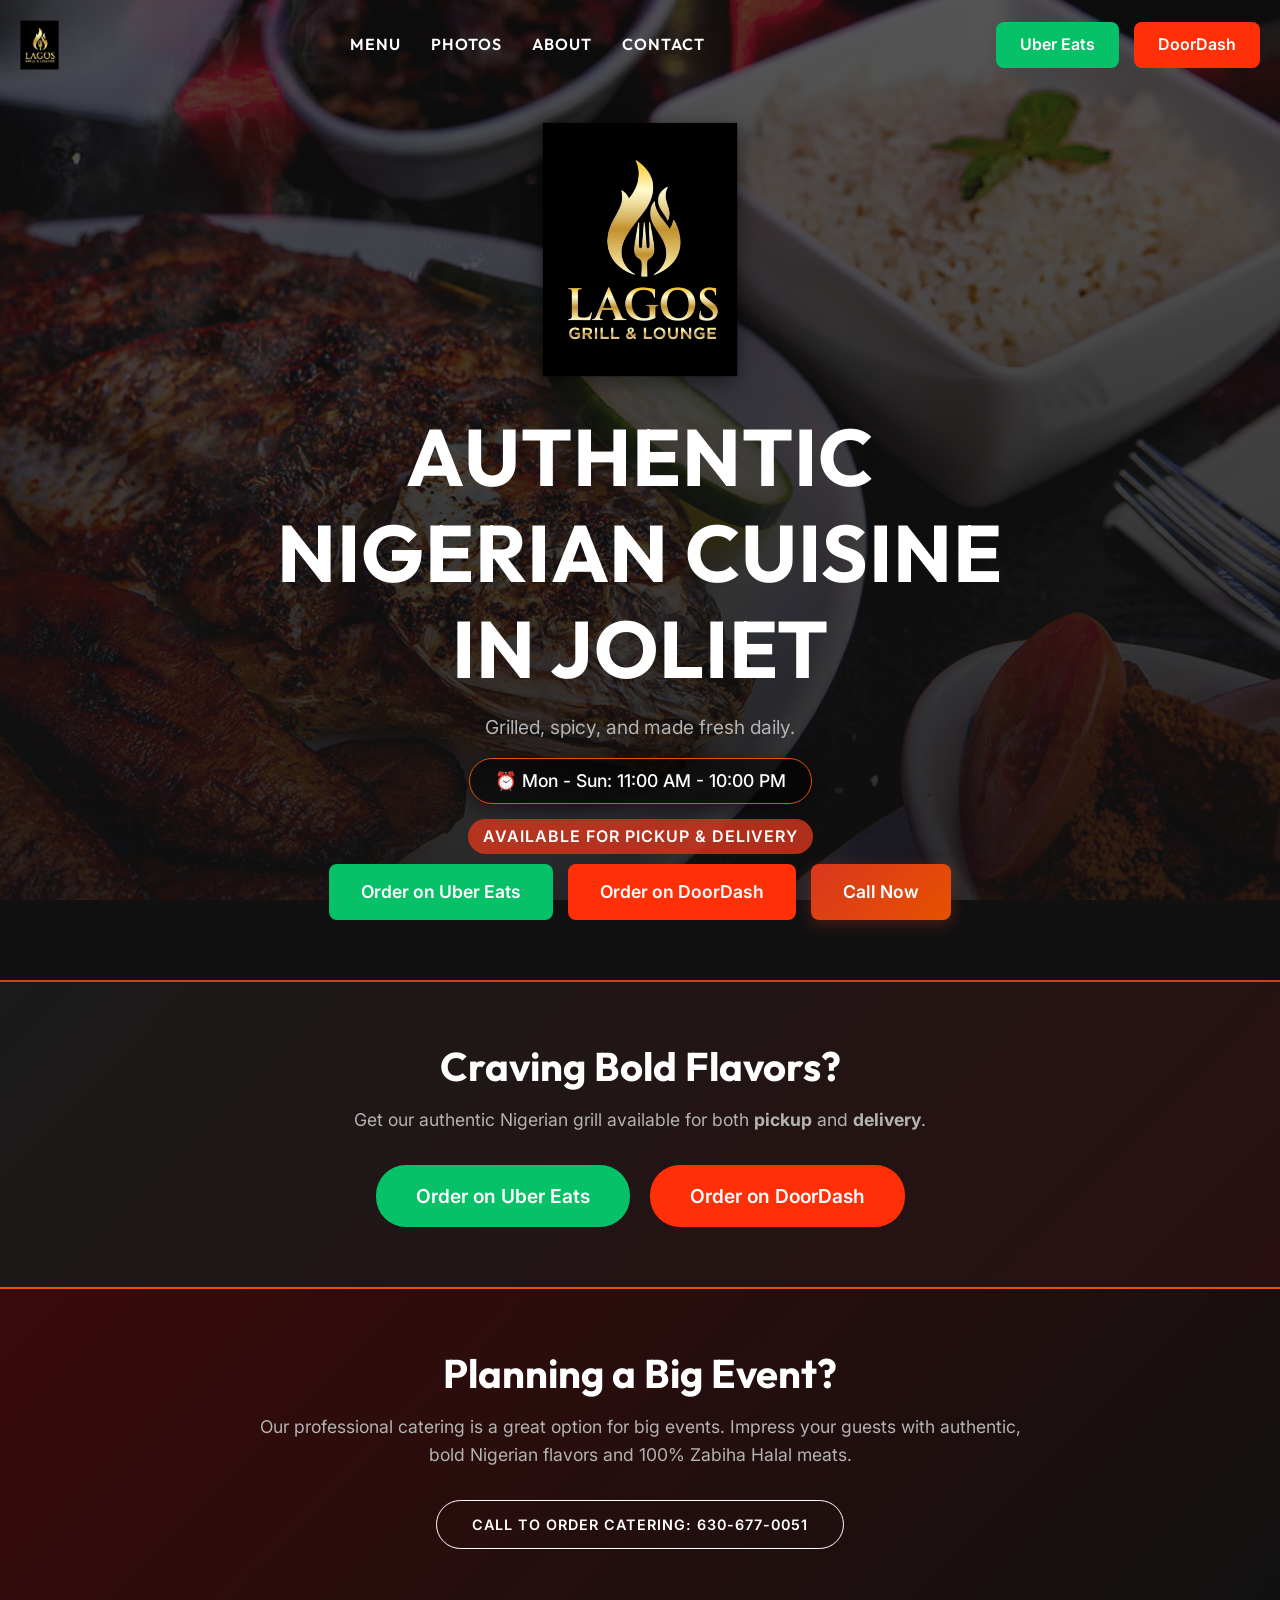
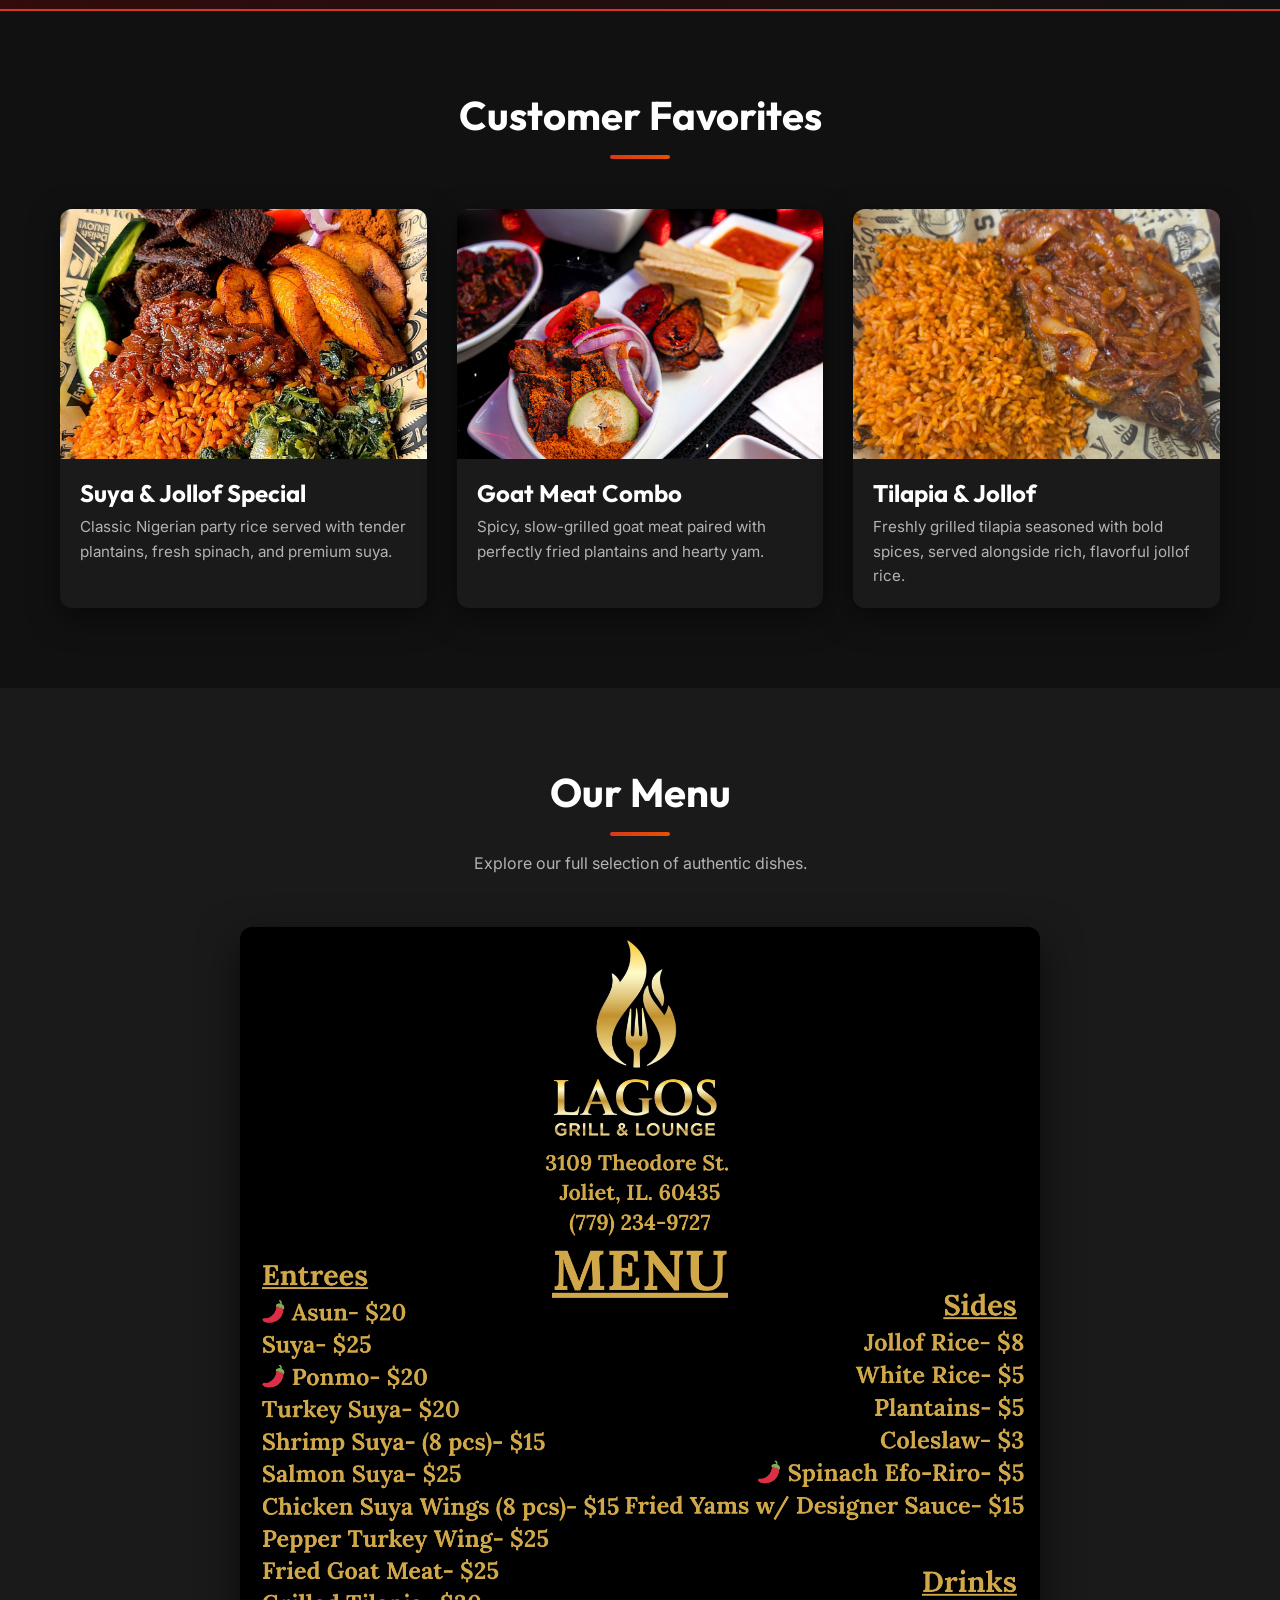
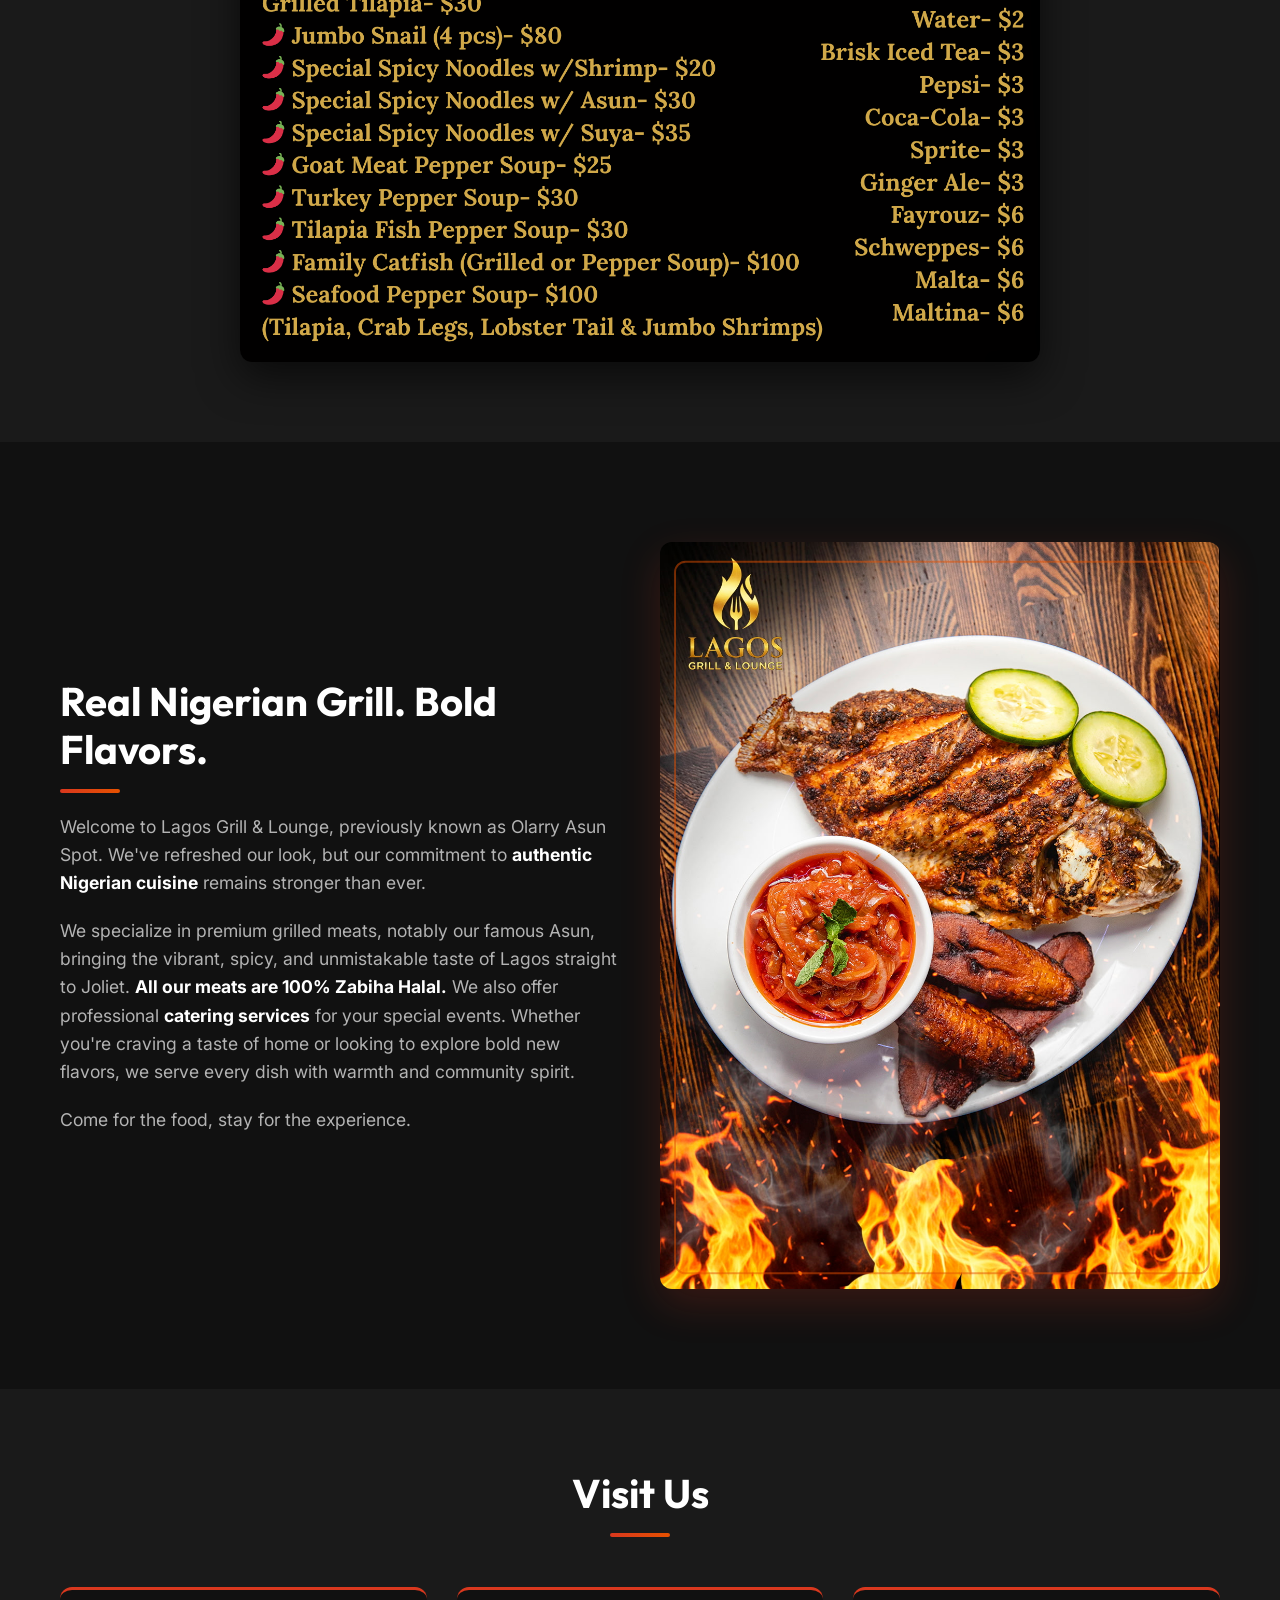
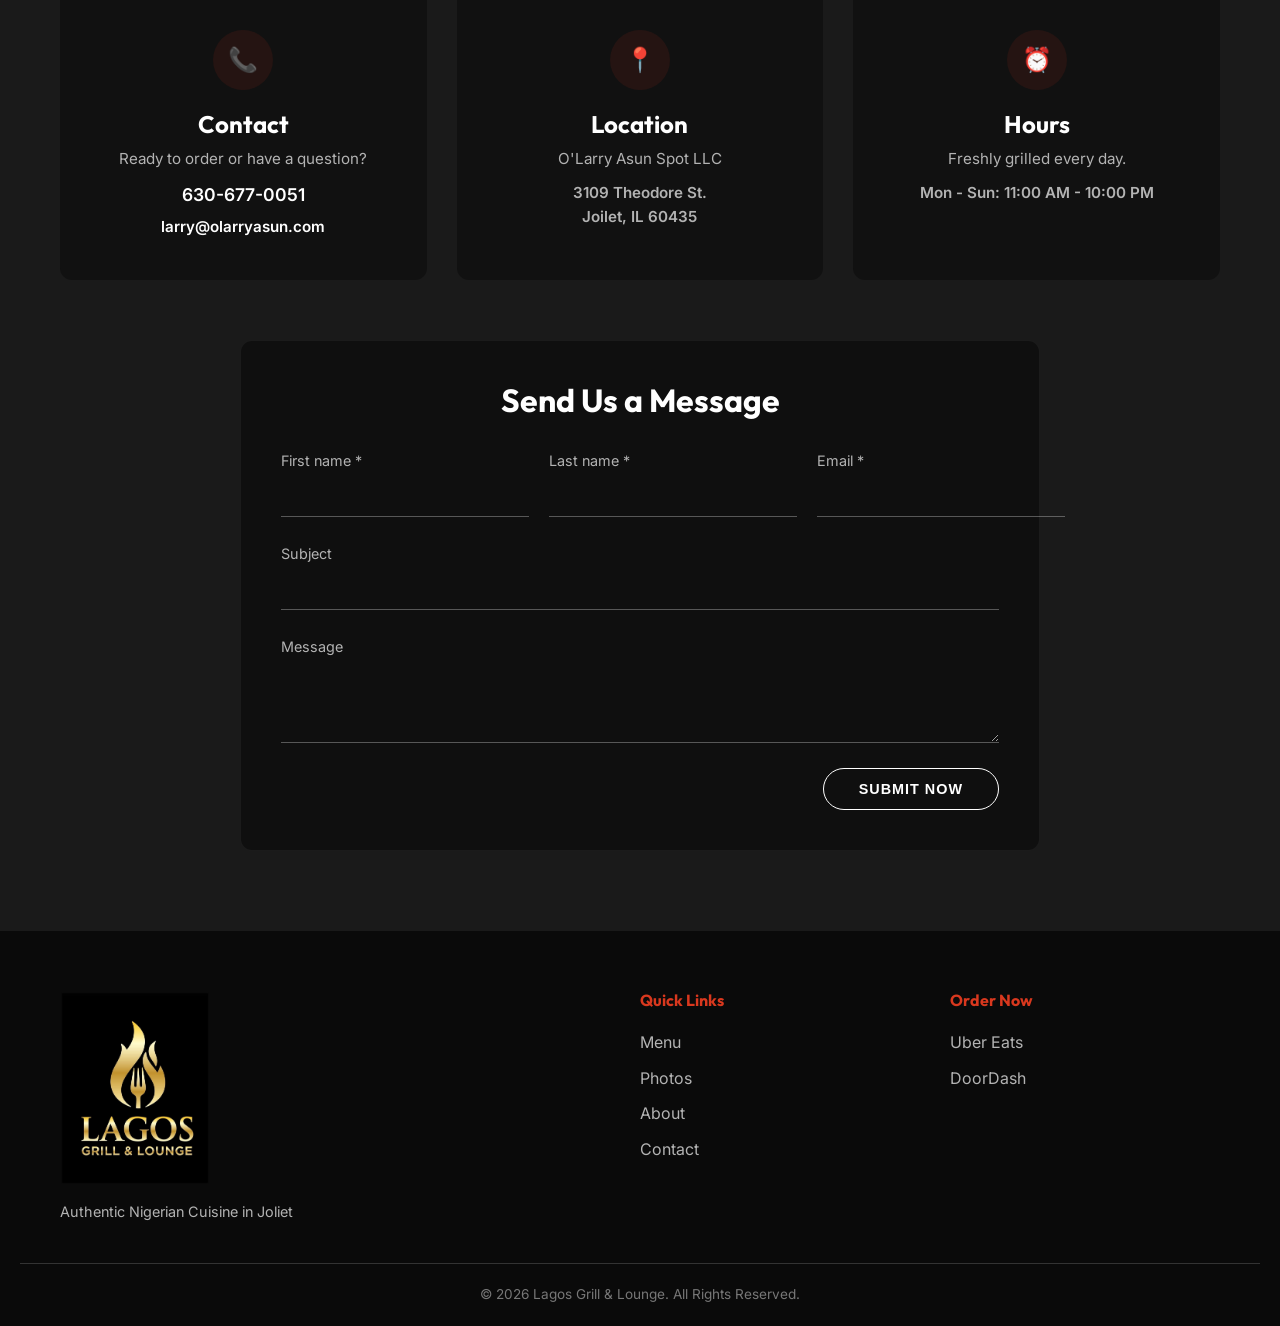
==== index.html @ 5df08471 "Add photo gallery page" ====
<!DOCTYPE html>
<html lang="en">
<head>
    <meta charset="UTF-8">
    <meta name="viewport" content="width=device-width, initial-scale=1.0">
    <title>Lagos Grill & Lounge - Authentic Nigerian Cuisine</title>
    <meta name="description" content="Authentic Nigerian Cuisine in Joliet. Grilled, spicy, and made fresh daily. Order now from Lagos Grill & Lounge.">
    <link rel="icon" href="LagL.png" type="image/png">
    <link rel="preconnect" href="https://fonts.googleapis.com">
    <link rel="preconnect" href="https://fonts.gstatic.com" crossorigin>
    <link href="https://fonts.googleapis.com/css2?family=Outfit:wght@400;600;800&family=Inter:wght@400;500;600&display=swap" rel="stylesheet">
    <link rel="stylesheet" href="style.css">
</head>
<body>

    <!-- Sticky Header -->
    <header class="header" id="header">
        <div class="nav-container">
            <a href="#" class="logo-link">
                <img src="LagL.png" alt="Lagos Grill & Lounge Logo" class="nav-logo">
            </a>
            <nav class="nav-links">
                <a href="#menu">Menu</a>
                <a href="photos.html">Photos</a>
                <a href="#about">About</a>
                <a href="#contact">Contact</a>
            </nav>
            <div class="nav-actions">
                <a href="https://www.ubereats.com/store/olarry-asun-spot/aKDC5poXXHGEMWkK_634oA" target="_blank" rel="noopener noreferrer" class="btn btn-uber">Uber Eats</a>
                <a href="https://www.doordash.com/store/lagos-grill-and-lounge-joliet-39114501/91752149/?event_type=autocomplete&pickup=false" target="_blank" rel="noopener noreferrer" class="btn btn-doordash">DoorDash</a>
            </div>
            <!-- Mobile Menu Toggle -->
            <button class="mobile-menu-btn" id="mobileMenuBtn" aria-label="Toggle Menu">
                <span></span>
                <span></span>
                <span></span>
            </button>
        </div>
        <!-- Mobile Nav overlay -->
        <div class="mobile-nav" id="mobileNav">
            <a href="#menu" class="mobile-link">Menu</a>
            <a href="photos.html" class="mobile-link">Photos</a>
            <a href="#about" class="mobile-link">About</a>
            <a href="#contact" class="mobile-link">Contact</a>
            <div class="mobile-actions">
                <a href="https://www.ubereats.com/store/olarry-asun-spot/aKDC5poXXHGEMWkK_634oA" target="_blank" rel="noopener noreferrer" class="btn btn-uber">Uber Eats</a>
                <a href="https://www.doordash.com/store/lagos-grill-and-lounge-joliet-39114501/91752149/?event_type=autocomplete&pickup=false" target="_blank" rel="noopener noreferrer" class="btn btn-doordash">DoorDash</a>
                <a href="tel:+16306770051" class="btn btn-primary">Call Now</a>
            </div>
        </div>
    </header>

    <!-- Hero Section -->
    <section class="hero">
        <div class="hero-overlay"></div>
        <div class="hero-content fade-in">
            <img src="LagL.png" alt="Lagos Grill & Lounge Logo" class="hero-logo">
            <h1 class="hero-title">Authentic Nigerian Cuisine in Joliet</h1>
            <p class="hero-subtitle">Grilled, spicy, and made fresh daily.</p>
            <div class="hero-hours">
                <span>⏰ Mon - Sun: 11:00 AM - 10:00 PM</span>
            </div>
            <div class="hero-cta-wrapper">
                <p class="pickup-text">Available for Pickup & Delivery</p>
                <div class="hero-cta">
                <a href="https://www.ubereats.com/store/olarry-asun-spot/aKDC5poXXHGEMWkK_634oA" target="_blank" rel="noopener noreferrer" class="btn btn-large btn-uber">
                    Order on Uber Eats
                </a>
                <a href="https://www.doordash.com/store/lagos-grill-and-lounge-joliet-39114501/91752149/?event_type=autocomplete&pickup=false" target="_blank" rel="noopener noreferrer" class="btn btn-large btn-doordash">
                    Order on DoorDash
                </a>
                <a href="tel:+16306770051" class="btn btn-large btn-primary">
                    Call Now
                </a>
            </div>
            </div>
        </div>
    </section>

    <!-- Prominent Order Section -->
    <section class="order-banner slide-up">
        <div class="container">
            <h2>Craving Bold Flavors?</h2>
            <p>Get our authentic Nigerian grill available for both <strong>pickup</strong> and <strong>delivery</strong>.</p>
            <div class="banner-actions">
                <a href="https://www.ubereats.com/store/olarry-asun-spot/aKDC5poXXHGEMWkK_634oA" target="_blank" rel="noopener noreferrer" class="btn btn-uber btn-xl">Order on Uber Eats</a>
                <a href="https://www.doordash.com/store/lagos-grill-and-lounge-joliet-39114501/91752149/?event_type=autocomplete&pickup=false" target="_blank" rel="noopener noreferrer" class="btn btn-doordash btn-xl">Order on DoorDash</a>
            </div>
        </div>
    </section>

    <!-- Catering Banner -->
    <section class="catering-banner slide-up">
        <div class="container">
            <div class="catering-content">
                <h2>Planning a Big Event?</h2>
                <p>Our professional catering is a great option for big events. Impress your guests with authentic, bold Nigerian flavors and 100% Zabiha Halal meats.</p>
                <a href="tel:+16306770051" class="btn btn-outline btn-xl catering-btn">Call to Order Catering: 630-677-0051</a>
            </div>
        </div>
    </section>

    <!-- Featured Dishes Section (Optional Highlight) -->
    <section class="featured-dishes container slide-up">
        <div class="section-header">
            <h2>Customer Favorites</h2>
            <div class="underline"></div>
        </div>
        <div class="grid-3">
            <div class="card dish-card">
                <div class="dish-img-wrapper">
                    <img src="SuyaJollofSpinachPlaintain.jpg" alt="Suya, Jollof & Spinach" class="dish-img">
                </div>
                <div class="dish-info">
                    <h3>Suya & Jollof Special</h3>
                    <p>Classic Nigerian party rice served with tender plantains, fresh spinach, and premium suya.</p>
                </div>
            </div>
            <div class="card dish-card">
                <div class="dish-img-wrapper">
                    <img src="Goat_Plaintain_Yam.jpg" alt="Goat Meat, Plantain & Yam" class="dish-img">
                </div>
                <div class="dish-info">
                    <h3>Goat Meat Combo</h3>
                    <p>Spicy, slow-grilled goat meat paired with perfectly fried plantains and hearty yam.</p>
                </div>
            </div>
            <div class="card dish-card">
                <div class="dish-img-wrapper">
                    <img src="TilapiaJollof.jpg" alt="Tilapia & Jollof Rice" class="dish-img">
                </div>
                <div class="dish-info">
                    <h3>Tilapia & Jollof</h3>
                    <p>Freshly grilled tilapia seasoned with bold spices, served alongside rich, flavorful jollof rice.</p>
                </div>
            </div>
        </div>
    </section>

    <!-- Menu Section -->
    <section id="menu" class="menu-section slide-up">
        <div class="container">
            <div class="section-header">
                <h2>Our Menu</h2>
                <div class="underline"></div>
                <p>Explore our full selection of authentic dishes.</p>
            </div>
            <div class="menu-wrapper">
                <img src="LagMenu.png" alt="Lagos Grill & Lounge Menu" class="full-menu-img">
            </div>
        </div>
    </section>

    <!-- About Section -->
    <section id="about" class="about-section slide-up">
        <div class="container">
            <div class="about-grid">
                <div class="about-content">
                    <h2>Real Nigerian Grill. Bold Flavors.</h2>
                    <div class="underline-left"></div>
                    <p>
                        Welcome to Lagos Grill & Lounge, previously known as Olarry Asun Spot. We've refreshed our look, but our commitment to <strong>authentic Nigerian cuisine</strong> remains stronger than ever. 
                    </p>
                    <p>
                        We specialize in premium grilled meats, notably our famous Asun, bringing the vibrant, spicy, and unmistakable taste of Lagos straight to Joliet. <strong>All our meats are 100% Zabiha Halal.</strong> We also offer professional <strong>catering services</strong> for your special events. Whether you're craving a taste of home or looking to explore bold new flavors, we serve every dish with warmth and community spirit.
                    </p>
                    <p>
                        Come for the food, stay for the experience.
                    </p>
                </div>
                <div class="about-image-wrapper">
                    <img src="Tilapia_Plantain.jpg" alt="Tilapia & Plantain" class="about-img">
                </div>
            </div>
        </div>
    </section>

    <!-- Contact Section -->
    <section id="contact" class="contact-section slide-up">
        <div class="container">
            <div class="section-header">
                <h2>Visit Us</h2>
                <div class="underline"></div>
            </div>
            <div class="contact-grid">
                <div class="contact-card">
                    <div class="icon-circle">📞</div>
                    <h3>Contact</h3>
                    <p>Ready to order or have a question?</p>
                    <a href="tel:+16306770051" class="contact-link" style="display: block; margin-bottom: 5px;">630-677-0051</a>
                    <a href="mailto:larry@olarryasun.com" class="contact-link" style="font-size: 0.95rem;">larry@olarryasun.com</a>
                </div>
                <div class="contact-card">
                    <div class="icon-circle">📍</div>
                    <h3>Location</h3>
                    <p>O'Larry Asun Spot LLC</p>
                    <p class="contact-text">3109 Theodore St.<br>Joilet, IL 60435</p>
                </div>
                <div class="contact-card">
                    <div class="icon-circle">⏰</div>
                    <h3>Hours</h3>
                    <p>Freshly grilled every day.</p>
                    <p class="contact-text">Mon - Sun: 11:00 AM - 10:00 PM</p>
                </div>
            </div>

            <div class="contact-form-container" id="formContainer">
                <h3 class="form-title">Send Us a Message</h3>
                <form action="https://api.web3forms.com/submit" method="POST" class="contact-form" id="contactForm">
                    <input type="hidden" name="access_key" value="f05faa1e-8c98-4734-80df-f2d1a1f16074">
                    
                    <div class="form-row">
                        <div class="form-group">
                            <label for="first_name">First name *</label>
                            <input type="text" id="first_name" name="first_name" required>
                        </div>
                        <div class="form-group">
                            <label for="last_name">Last name *</label>
                            <input type="text" id="last_name" name="last_name" required>
                        </div>
                        <div class="form-group">
                            <label for="email">Email *</label>
                            <input type="email" id="email" name="email" required>
                        </div>
                    </div>
                    
                    <div class="form-group">
                        <label for="subject">Subject</label>
                        <input type="text" id="subject" name="subject">
                    </div>
                    
                    <div class="form-group">
                        <label for="message">Message</label>
                        <textarea id="message" name="message" rows="3"></textarea>
                    </div>
                    
                    <div class="form-submit-wrapper">
                        <button type="submit" class="btn btn-outline submit-btn">SUBMIT NOW</button>
                    </div>
                    <div id="formResult" class="form-result hidden"></div>
                </form>
            </div>
        </div>
    </section>

    <!-- Footer -->
    <footer class="footer">
        <div class="container footer-content">
            <div class="footer-brand">
                <img src="LagL.png" alt="Lagos Grill & Lounge Logo" class="footer-logo">
                <p>Authentic Nigerian Cuisine in Joliet</p>
            </div>
            <div class="footer-links">
                <h4>Quick Links</h4>
                <a href="#menu">Menu</a>
                <a href="photos.html">Photos</a>
                <a href="#about">About</a>
                <a href="#contact">Contact</a>
            </div>
            <div class="footer-order">
                <h4>Order Now</h4>
                <a href="https://www.ubereats.com/store/olarry-asun-spot/aKDC5poXXHGEMWkK_634oA" target="_blank" rel="noopener noreferrer">Uber Eats</a>
                <a href="https://www.doordash.com/store/lagos-grill-and-lounge-joliet-39114501/91752149/?event_type=autocomplete&pickup=false" target="_blank" rel="noopener noreferrer">DoorDash</a>
            </div>
        </div>
        <div class="footer-bottom">
            <p>&copy; 2026 Lagos Grill & Lounge. All Rights Reserved.</p>
        </div>
    </footer>

    <script src="script.js"></script>
</body>
</html>
---- style.css ----
/* =========================================
   CSS RESET & VARIABLES
   ========================================= */
:root {
    --primary-bg: #111111;
    --secondary-bg: #1a1a1a;
    --accent-red: #D9381E;
    --accent-orange: #E65100;
    --text-main: #FFFFFF;
    --text-muted: #B3B3B3;
    
    --font-heading: 'Outfit', sans-serif;
    --font-body: 'Inter', sans-serif;
    
    --transition-speed: 0.3s;
    --border-radius: 8px;
    --card-radius: 12px;
}

* {
    margin: 0;
    padding: 0;
    box-sizing: border-box;
}

html {
    scroll-behavior: smooth;
}

body {
    font-family: var(--font-body);
    background-color: var(--primary-bg);
    color: var(--text-main);
    line-height: 1.6;
    overflow-x: hidden;
}

img {
    max-width: 100%;
    height: auto;
    display: block;
}

a {
    text-decoration: none;
    color: inherit;
}

ul {
    list-style: none;
}

.container {
    max-width: 1200px;
    margin: 0 auto;
    padding: 0 20px;
}

/* =========================================
   TYPOGRAPHY
   ========================================= */
h1, h2, h3, h4, h5, h6 {
    font-family: var(--font-heading);
    font-weight: 700;
    line-height: 1.2;
}

h2 {
    font-size: 2.5rem;
    margin-bottom: 1rem;
}

h3 {
    font-size: 1.5rem;
    margin-bottom: 0.5rem;
}

/* =========================================
   BUTTONS
   ========================================= */
.btn {
    display: inline-flex;
    align-items: center;
    justify-content: center;
    padding: 10px 24px;
    border-radius: var(--border-radius);
    font-weight: 600;
    font-size: 1rem;
    cursor: pointer;
    transition: all var(--transition-speed) ease;
    border: none;
    text-align: center;
}

.btn-primary {
    background: linear-gradient(135deg, var(--accent-red), var(--accent-orange));
    color: white;
    box-shadow: 0 4px 15px rgba(217, 56, 30, 0.3);
}

.btn-primary:hover {
    transform: translateY(-2px);
    box-shadow: 0 6px 20px rgba(217, 56, 30, 0.5);
}

.btn-uber {
    background-color: #06C167; /* Uber Eats Green */
    color: white;
}

.btn-uber:hover {
    background-color: #05A355;
    transform: translateY(-2px);
}

.btn-doordash {
    background-color: #FF3008; /* DoorDash Red */
    color: white;
}

.btn-doordash:hover {
    background-color: #E02806;
    transform: translateY(-2px);
}

.btn-large {
    padding: 14px 32px;
    font-size: 1.1rem;
}

.btn-xl {
    padding: 16px 40px;
    font-size: 1.2rem;
    border-radius: 30px;
}

/* =========================================
   HEADER & NAVIGATION
   ========================================= */
.header {
    position: fixed;
    top: 0;
    left: 0;
    width: 100%;
    z-index: 1000;
    transition: background-color var(--transition-speed) ease, padding var(--transition-speed) ease;
    padding: 20px 0;
}

.header.scrolled {
    background-color: rgba(17, 17, 17, 0.95);
    backdrop-filter: blur(10px);
    padding: 10px 0;
    box-shadow: 0 2px 10px rgba(0, 0, 0, 0.5);
}

.nav-container {
    display: flex;
    justify-content: space-between;
    align-items: center;
    max-width: 1400px;
    margin: 0 auto;
    padding: 0 20px;
}

.nav-logo {
    height: 50px;
    transition: transform var(--transition-speed);
}

.nav-logo:hover {
    transform: scale(1.05);
}

.nav-links {
    display: none;
}

.nav-actions {
    display: none;
    gap: 15px;
}

.mobile-menu-btn {
    display: flex;
    flex-direction: column;
    justify-content: space-around;
    width: 30px;
    height: 25px;
    background: transparent;
    border: none;
    cursor: pointer;
    z-index: 1001;
}

.mobile-menu-btn span {
    width: 100%;
    height: 3px;
    background-color: var(--text-main);
    border-radius: 10px;
    transition: all 0.3s linear;
    transform-origin: 1px;
}

/* Mobile Nav Overlay */
.mobile-nav {
    position: fixed;
    top: 0;
    right: -100%;
    width: 80%;
    max-width: 400px;
    height: 100vh;
    background-color: var(--secondary-bg);
    display: flex;
    flex-direction: column;
    padding: 80px 30px 30px;
    transition: right 0.4s ease;
    box-shadow: -5px 0 15px rgba(0,0,0,0.5);
    z-index: 999;
}

.mobile-nav.open {
    right: 0;
}

.mobile-link {
    font-size: 1.5rem;
    font-family: var(--font-heading);
    margin-bottom: 20px;
    color: var(--text-main);
    transition: color 0.2s;
}

.mobile-link:hover {
    color: var(--accent-red);
}

.mobile-actions {
    margin-top: 30px;
    display: flex;
    flex-direction: column;
    gap: 15px;
}

/* Menu open styles for hamburger */
.mobile-menu-btn.open span:nth-child(1) {
    transform: rotate(45deg);
}

.mobile-menu-btn.open span:nth-child(2) {
    opacity: 0;
}

.mobile-menu-btn.open span:nth-child(3) {
    transform: rotate(-45deg);
}

/* =========================================
   HERO SECTION
   ========================================= */
.hero {
    position: relative;
    min-height: 100vh;
    display: flex;
    align-items: center;
    justify-content: center;
    text-align: center;
    padding: 120px 20px 60px;
    background-image: url('TableSpread.jpg');
    background-size: cover;
    background-position: center;
    background-attachment: fixed;
}

.hero-overlay {
    position: absolute;
    top: 0;
    left: 0;
    width: 100%;
    height: 100%;
    background: linear-gradient(to bottom, rgba(17,17,17,0.7), rgba(17,17,17,0.9));
}

.hero-content {
    position: relative;
    z-index: 10;
    max-width: 800px;
}

.hero-logo {
    max-width: 200px;
    margin: 0 auto 30px;
    filter: drop-shadow(0 4px 10px rgba(0,0,0,0.5));
}

.hero-title {
    font-size: 3rem;
    margin-bottom: 15px;
    text-transform: uppercase;
    letter-spacing: 1px;
}

.hero-subtitle {
    font-size: 1.2rem;
    color: var(--text-muted);
    margin-bottom: 15px;
}

.hero-hours {
    background-color: rgba(0, 0, 0, 0.6);
    border: 1px solid var(--accent-orange);
    color: var(--text-main);
    padding: 8px 25px;
    border-radius: 30px;
    display: inline-flex;
    align-items: center;
    gap: 10px;
    font-weight: 500;
    font-size: 1.1rem;
    margin-bottom: 15px;
    box-shadow: 0 4px 15px rgba(0, 0, 0, 0.4);
    backdrop-filter: blur(5px);
}

.hero-cta-wrapper {
    display: flex;
    flex-direction: column;
    align-items: center;
}

.pickup-text {
    font-size: 1rem;
    font-weight: 600;
    text-transform: uppercase;
    letter-spacing: 1px;
    color: var(--text-main);
    margin-bottom: 10px;
    background: rgba(217, 56, 30, 0.8);
    padding: 5px 15px;
    border-radius: 20px;
}

.hero-cta {
    display: flex;
    flex-direction: column;
    gap: 15px;
    align-items: center;
}

/* =========================================
   ORDER BANNER
   ========================================= */
.order-banner {
    background: linear-gradient(135deg, var(--secondary-bg), #2a1010);
    padding: 60px 20px;
    text-align: center;
    border-top: 2px solid var(--accent-red);
    border-bottom: 2px solid var(--accent-orange);
}

.order-banner p {
    color: var(--text-muted);
    margin-bottom: 30px;
    font-size: 1.1rem;
}

.banner-actions {
    display: flex;
    flex-direction: column;
    gap: 20px;
    justify-content: center;
    align-items: center;
}

/* =========================================
   CATERING BANNER
   ========================================= */
.catering-banner {
    background: linear-gradient(135deg, #3a0a0a, var(--primary-bg));
    padding: 60px 20px;
    text-align: center;
    border-bottom: 2px solid var(--accent-red);
}

.catering-content {
    max-width: 800px;
    margin: 0 auto;
}

.catering-banner p {
    color: var(--text-muted);
    margin-bottom: 30px;
    font-size: 1.1rem;
}

.catering-btn {
    border-color: var(--accent-orange);
    color: var(--accent-orange);
}

.catering-btn:hover {
    background-color: var(--accent-orange);
    color: white;
}

/* =========================================
   SECTION UTILITIES
   ========================================= */
.section-header {
    text-align: center;
    margin-bottom: 50px;
}

.underline {
    width: 60px;
    height: 4px;
    background: linear-gradient(to right, var(--accent-red), var(--accent-orange));
    margin: 0 auto;
    border-radius: 2px;
}

.underline-left {
    width: 60px;
    height: 4px;
    background: linear-gradient(to right, var(--accent-red), var(--accent-orange));
    margin-bottom: 20px;
    border-radius: 2px;
}

/* =========================================
   FEATURED DISHES
   ========================================= */
.featured-dishes {
    padding: 80px 20px;
}

.grid-3 {
    display: grid;
    grid-template-columns: 1fr;
    gap: 30px;
}

.card {
    background-color: var(--secondary-bg);
    border-radius: var(--card-radius);
    overflow: hidden;
    transition: transform var(--transition-speed);
    box-shadow: 0 10px 30px rgba(0,0,0,0.5);
}

.card:hover {
    transform: translateY(-10px);
}

.dish-img-wrapper {
    width: 100%;
    height: 250px;
    overflow: hidden;
}

.dish-img {
    width: 100%;
    height: 100%;
    object-fit: cover;
    transition: transform 0.5s;
}

.card:hover .dish-img {
    transform: scale(1.1);
}

.dish-info {
    padding: 20px;
}

.dish-info p {
    color: var(--text-muted);
    font-size: 0.95rem;
}

/* =========================================
   MENU SECTION
   ========================================= */
.menu-section {
    padding: 80px 20px;
    background-color: var(--secondary-bg);
}

.menu-section p {
    color: var(--text-muted);
    margin-top: 15px;
}

.menu-wrapper {
    max-width: 800px;
    margin: 0 auto;
    border-radius: var(--card-radius);
    overflow: hidden;
    box-shadow: 0 15px 40px rgba(0,0,0,0.6);
}

.full-menu-img {
    width: 100%;
    height: auto;
    cursor: zoom-in;
    transition: transform var(--transition-speed);
}

.full-menu-img:hover {
    transform: scale(1.02);
}

/* =========================================
   ABOUT SECTION
   ========================================= */
.about-section {
    padding: 100px 20px;
}

.about-grid {
    display: grid;
    grid-template-columns: 1fr;
    gap: 40px;
    align-items: center;
}

.about-content p {
    color: var(--text-muted);
    margin-bottom: 20px;
    font-size: 1.1rem;
}

.about-content strong {
    color: var(--text-main);
}

.about-image-wrapper {
    border-radius: var(--card-radius);
    overflow: hidden;
    box-shadow: 0 15px 40px rgba(217, 56, 30, 0.2);
    position: relative;
}

.about-image-wrapper::after {
    content: '';
    position: absolute;
    top: 0;
    left: 0;
    width: 100%;
    height: 100%;
    border: 2px solid var(--accent-orange);
    border-radius: var(--card-radius);
    pointer-events: none;
    transform: scale(0.95);
    opacity: 0.5;
}

.about-img {
    width: 100%;
    height: auto;
    object-fit: cover;
}

/* =========================================
   CONTACT SECTION
   ========================================= */
.contact-section {
    padding: 80px 20px;
    background-color: var(--secondary-bg);
}

.contact-grid {
    display: grid;
    grid-template-columns: 1fr;
    gap: 30px;
    margin-bottom: 60px;
}

.contact-card {
    background-color: var(--primary-bg);
    padding: 40px 20px;
    border-radius: var(--card-radius);
    text-align: center;
    border-top: 3px solid var(--accent-red);
    transition: transform var(--transition-speed);
}

.contact-card:hover {
    transform: translateY(-5px);
}

.icon-circle {
    width: 60px;
    height: 60px;
    background-color: rgba(217, 56, 30, 0.1);
    border-radius: 50%;
    display: flex;
    align-items: center;
    justify-content: center;
    font-size: 1.5rem;
    margin: 0 auto 20px;
    color: var(--accent-orange);
}

.contact-card p {
    color: var(--text-muted);
    margin-bottom: 10px;
    font-size: 0.95rem;
}

.contact-text, .contact-link {
    font-size: 1.1rem;
    font-weight: 600;
    color: var(--text-main);
}

.contact-link:hover {
    color: var(--accent-orange);
}

/* Contact Form Styles */
.contact-form-container {
    max-width: 800px;
    margin: 0 auto;
    background-color: rgba(0, 0, 0, 0.4);
    padding: 40px;
    border-radius: var(--card-radius);
    border: 1px solid rgba(255, 255, 255, 0.05);
}

.form-title {
    text-align: center;
    margin-bottom: 30px;
    font-size: 2rem;
}

.form-row {
    display: flex;
    flex-direction: column;
    gap: 20px;
}

.form-group {
    display: flex;
    flex-direction: column;
    margin-bottom: 25px;
    flex: 1;
}

.form-group label {
    font-size: 0.9rem;
    color: var(--text-muted);
    margin-bottom: 8px;
}

.form-group input,
.form-group textarea {
    background: transparent;
    border: none;
    border-bottom: 1px solid rgba(255, 255, 255, 0.3);
    color: var(--text-main);
    font-family: var(--font-body);
    font-size: 1rem;
    padding: 8px 0;
    transition: border-color var(--transition-speed);
}

.form-group input:focus,
.form-group textarea:focus {
    outline: none;
    border-bottom-color: var(--accent-orange);
}

.form-submit-wrapper {
    text-align: right;
    margin-top: 20px;
}

.btn-outline {
    background: transparent;
    color: var(--text-main);
    border: 1px solid var(--text-main);
    border-radius: 30px;
    padding: 12px 35px;
    text-transform: uppercase;
    font-size: 0.9rem;
    letter-spacing: 1px;
}

.btn-outline:hover {
    background-color: var(--text-main);
    color: var(--primary-bg);
    transform: translateY(-2px);
}

/* Form AJAX Success State */
.contact-form-container.form-success-state {
    border: 1px solid rgba(255, 255, 255, 0.2);
    box-shadow: 0 0 20px rgba(255, 255, 255, 0.1);
    transition: all 0.5s ease;
}

.form-result {
    margin-top: 15px;
    text-align: center;
    font-weight: 400;
    font-family: var(--font-body);
    font-size: 0.95rem;
    transition: all 0.3s ease;
}

.form-result.success {
    color: var(--text-main);
}

.form-result.error {
    color: var(--accent-red);
}

.hidden {
    display: none !important;
}

/* =========================================
   FOOTER
   ========================================= */
.footer {
    background-color: #0a0a0a;
    padding: 60px 20px 20px;
}

.footer-content {
    display: grid;
    grid-template-columns: 1fr;
    gap: 40px;
    margin-bottom: 40px;
}

.footer-logo {
    max-width: 150px;
    margin-bottom: 15px;
}

.footer-brand p {
    color: var(--text-muted);
    font-size: 0.9rem;
}

.footer h4 {
    margin-bottom: 20px;
    color: var(--accent-red);
}

.footer-links a, .footer-order a {
    display: block;
    color: var(--text-muted);
    margin-bottom: 10px;
    transition: color var(--transition-speed);
}

.footer-links a:hover, .footer-order a:hover {
    color: var(--accent-orange);
}

.footer-bottom {
    text-align: center;
    padding-top: 20px;
    border-top: 1px solid #333;
    color: #777;
    font-size: 0.85rem;
}

/* =========================================
   ANIMATIONS & SCROLL EFFECTS
   ========================================= */
.fade-in {
    opacity: 0;
    animation: fadeIn 1s ease forwards;
}

.slide-up {
    opacity: 0;
    transform: translateY(30px);
    transition: opacity 0.8s ease, transform 0.8s ease;
}

.slide-up.visible {
    opacity: 1;
    transform: translateY(0);
}

@keyframes fadeIn {
    to {
        opacity: 1;
    }
}

/* =========================================
   MEDIA QUERIES (DESKTOP FIRST)
   ========================================= */
@media (min-width: 768px) {
    .hero-title {
        font-size: 4rem;
    }

    .hero-cta {
        flex-direction: row;
        justify-content: center;
    }
    
    .banner-actions {
        flex-direction: row;
    }

    .grid-3 {
        grid-template-columns: repeat(3, 1fr);
    }

    .about-grid {
        grid-template-columns: 1fr 1fr;
    }

    .contact-grid {
        grid-template-columns: repeat(3, 1fr);
    }
    
    .form-row {
        flex-direction: row;
    }
    
    .footer-content {
        grid-template-columns: 2fr 1fr 1fr;
    }
}

@media (min-width: 992px) {
    .mobile-menu-btn {
        display: none;
    }

    .nav-links {
        display: flex;
        gap: 30px;
    }

    .nav-links a {
        font-family: var(--font-heading);
        font-weight: 600;
        text-transform: uppercase;
        letter-spacing: 1px;
        position: relative;
    }
    
    .nav-links a::after {
        content: '';
        position: absolute;
        bottom: -5px;
        left: 0;
        width: 0;
        height: 2px;
        background: var(--accent-orange);
        transition: width 0.3s ease;
    }
    
    .nav-links a:hover::after {
        width: 100%;
    }

    .nav-actions {
        display: flex;
    }
    
    .hero-title {
        font-size: 5rem;
    }
}
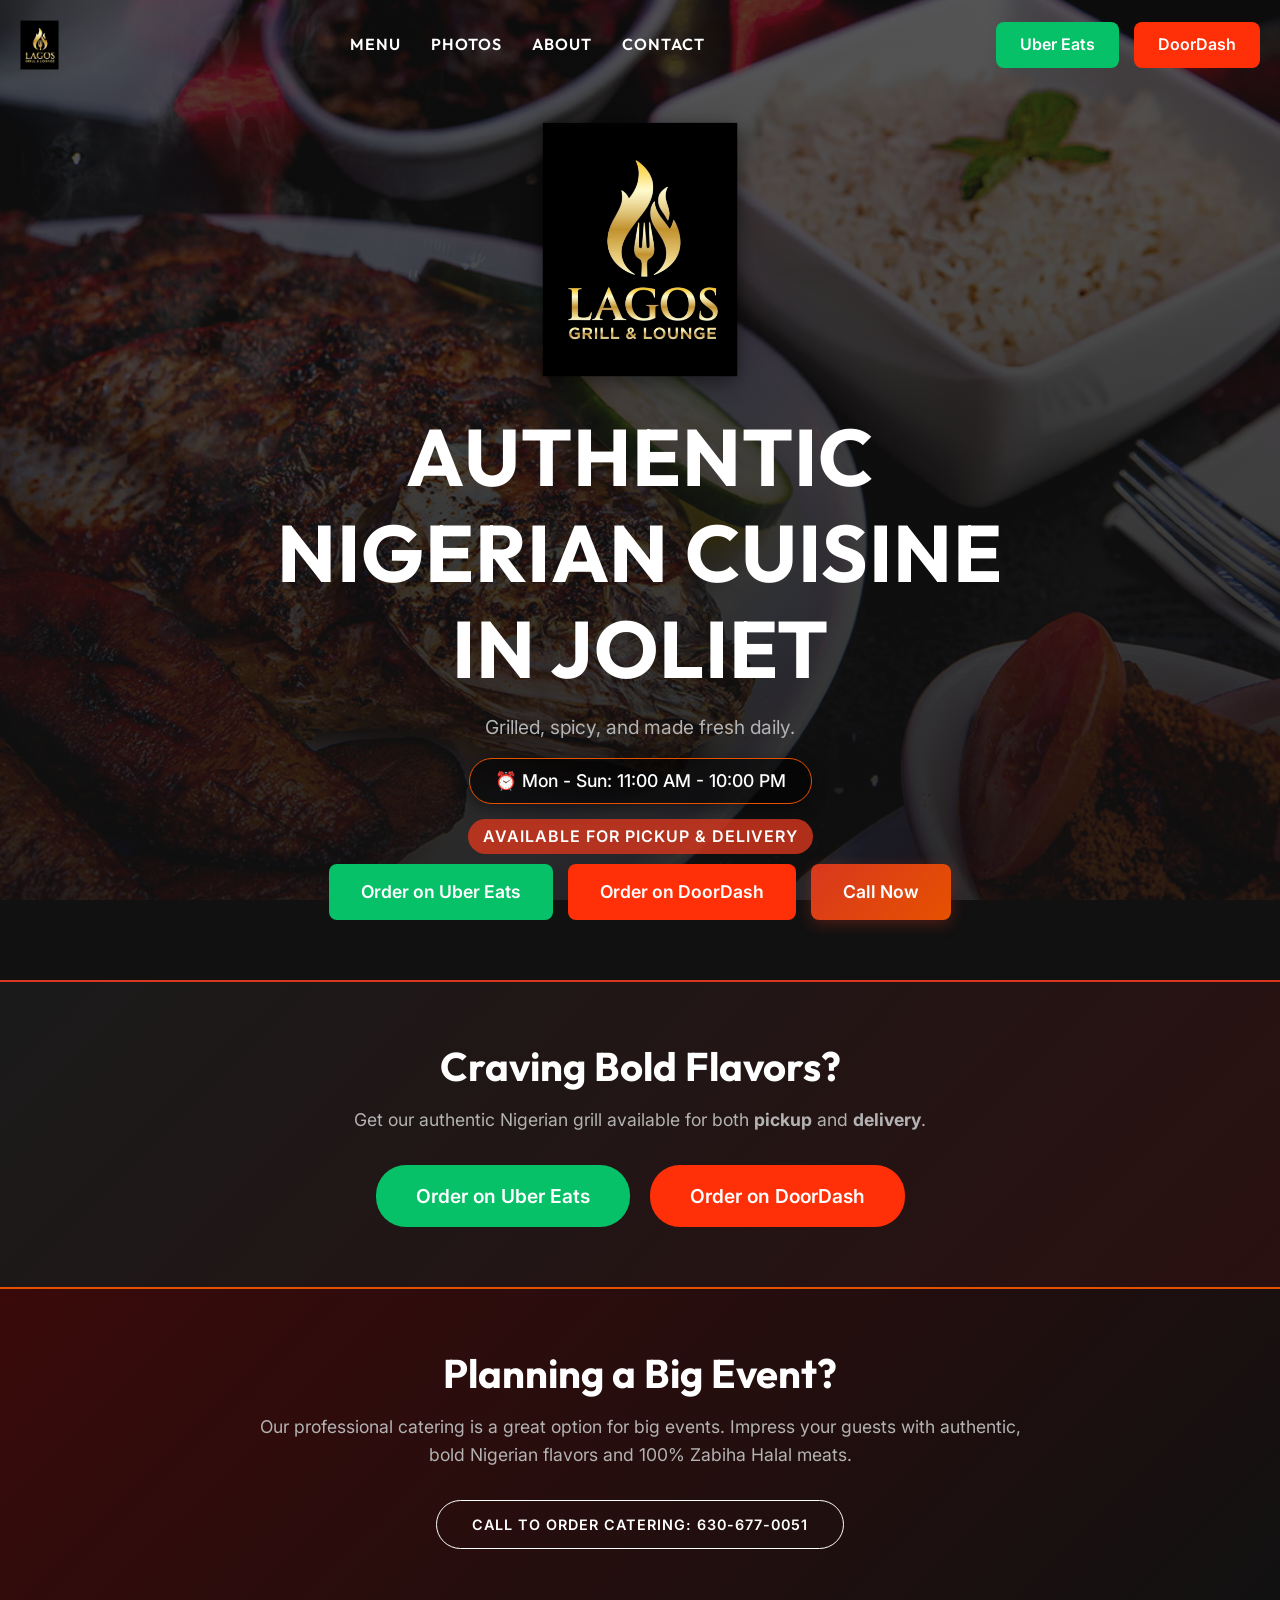
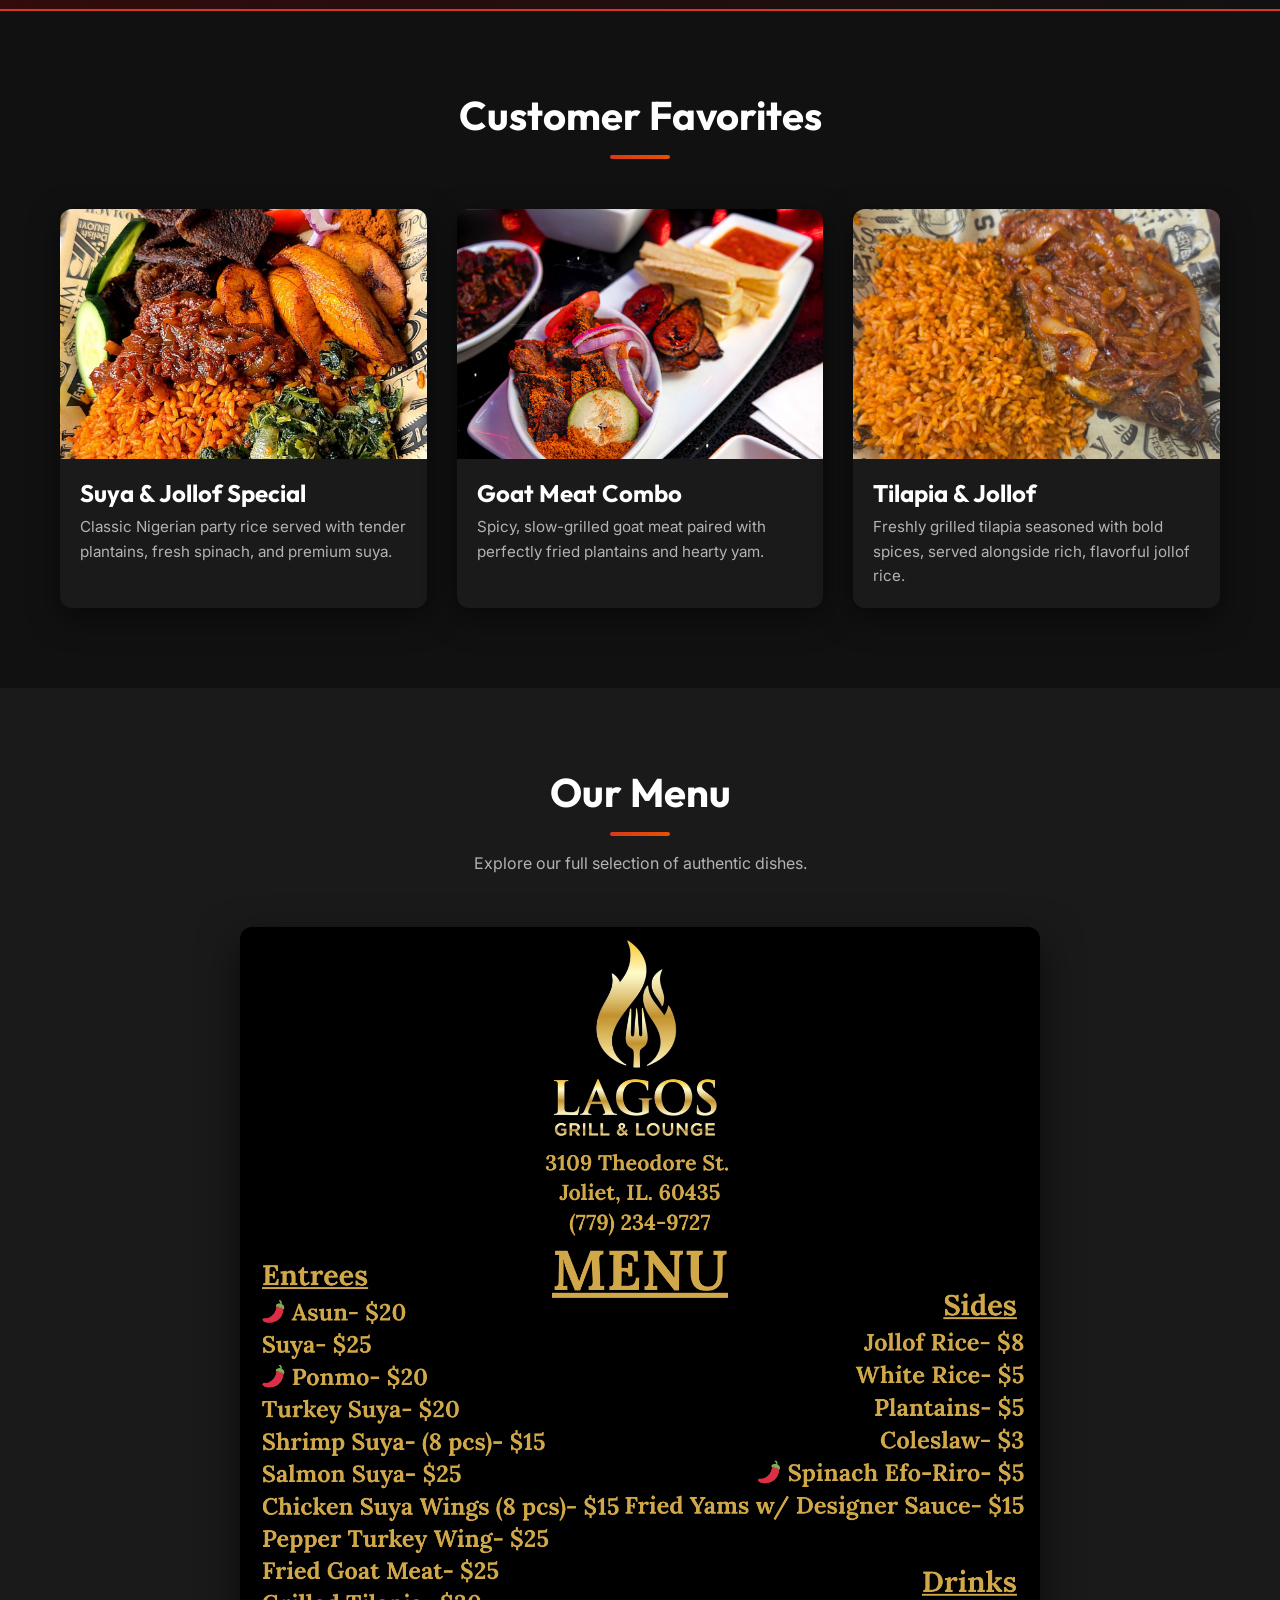
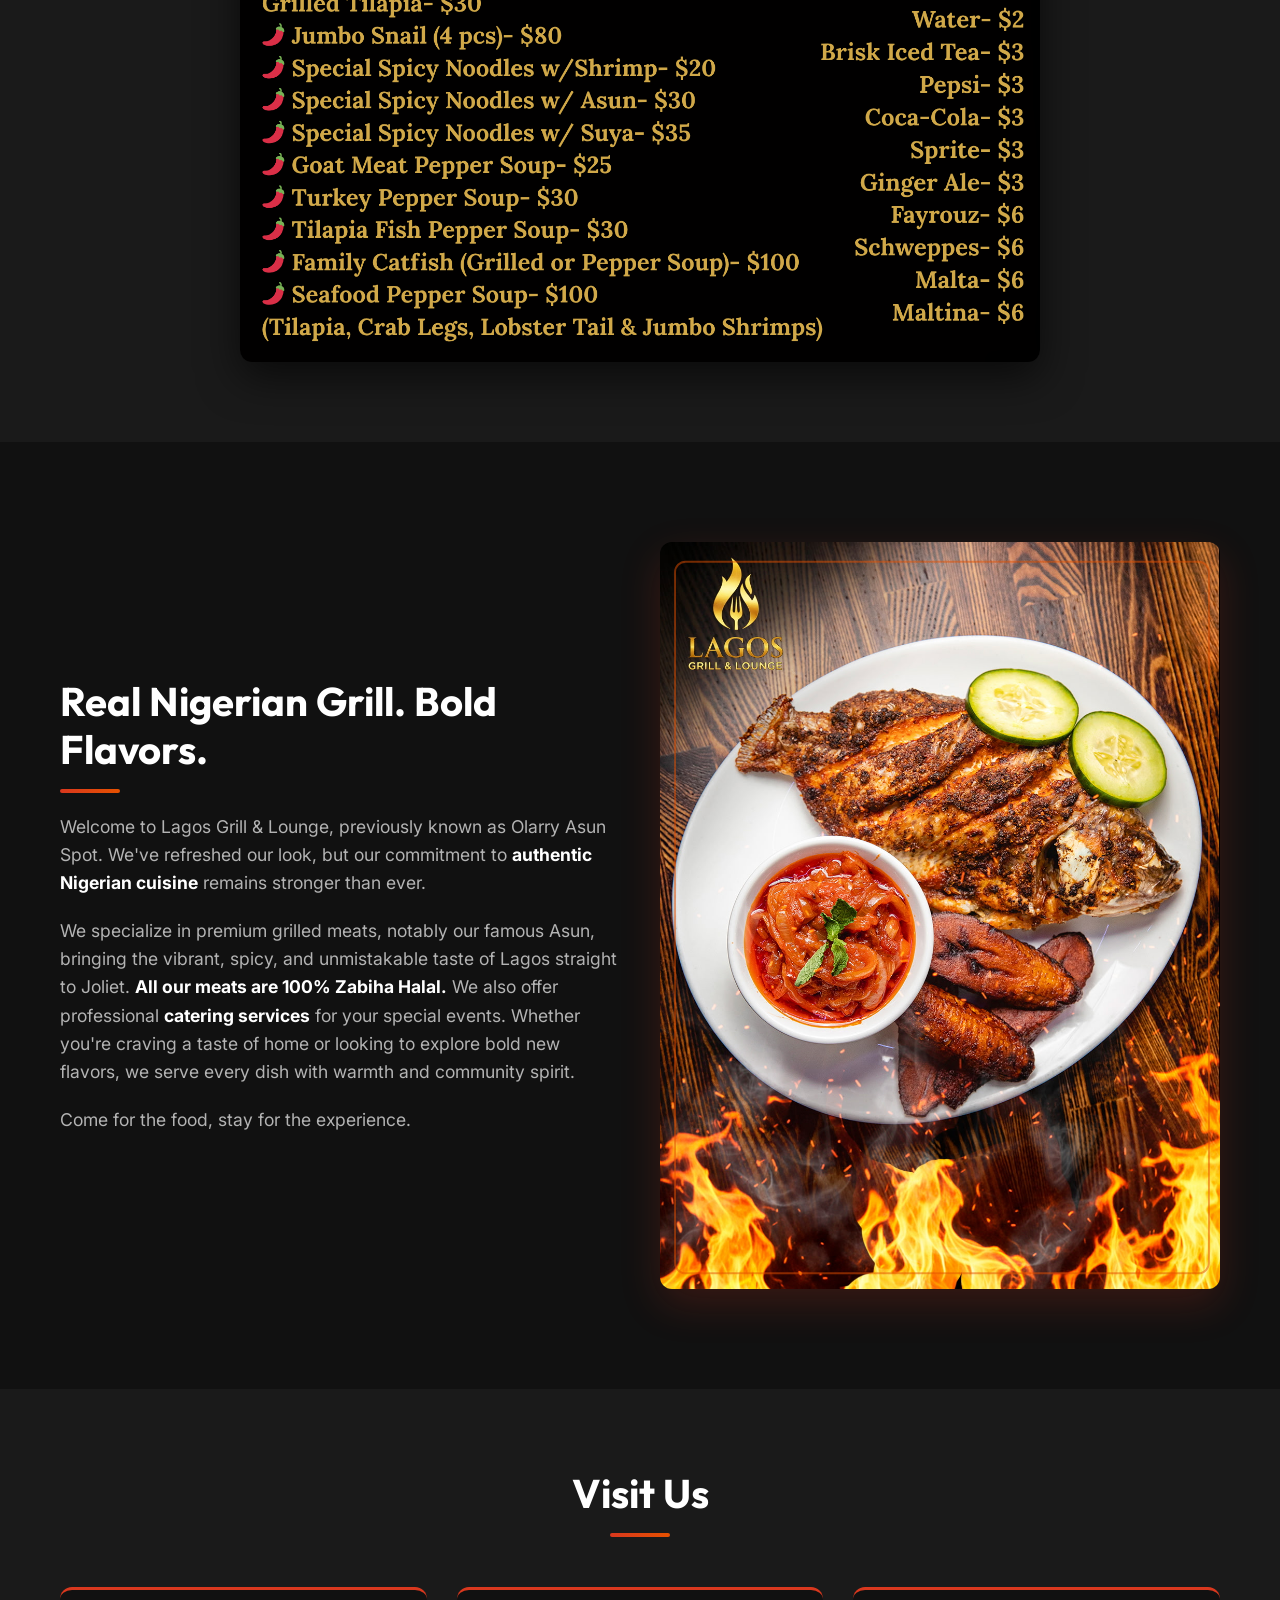
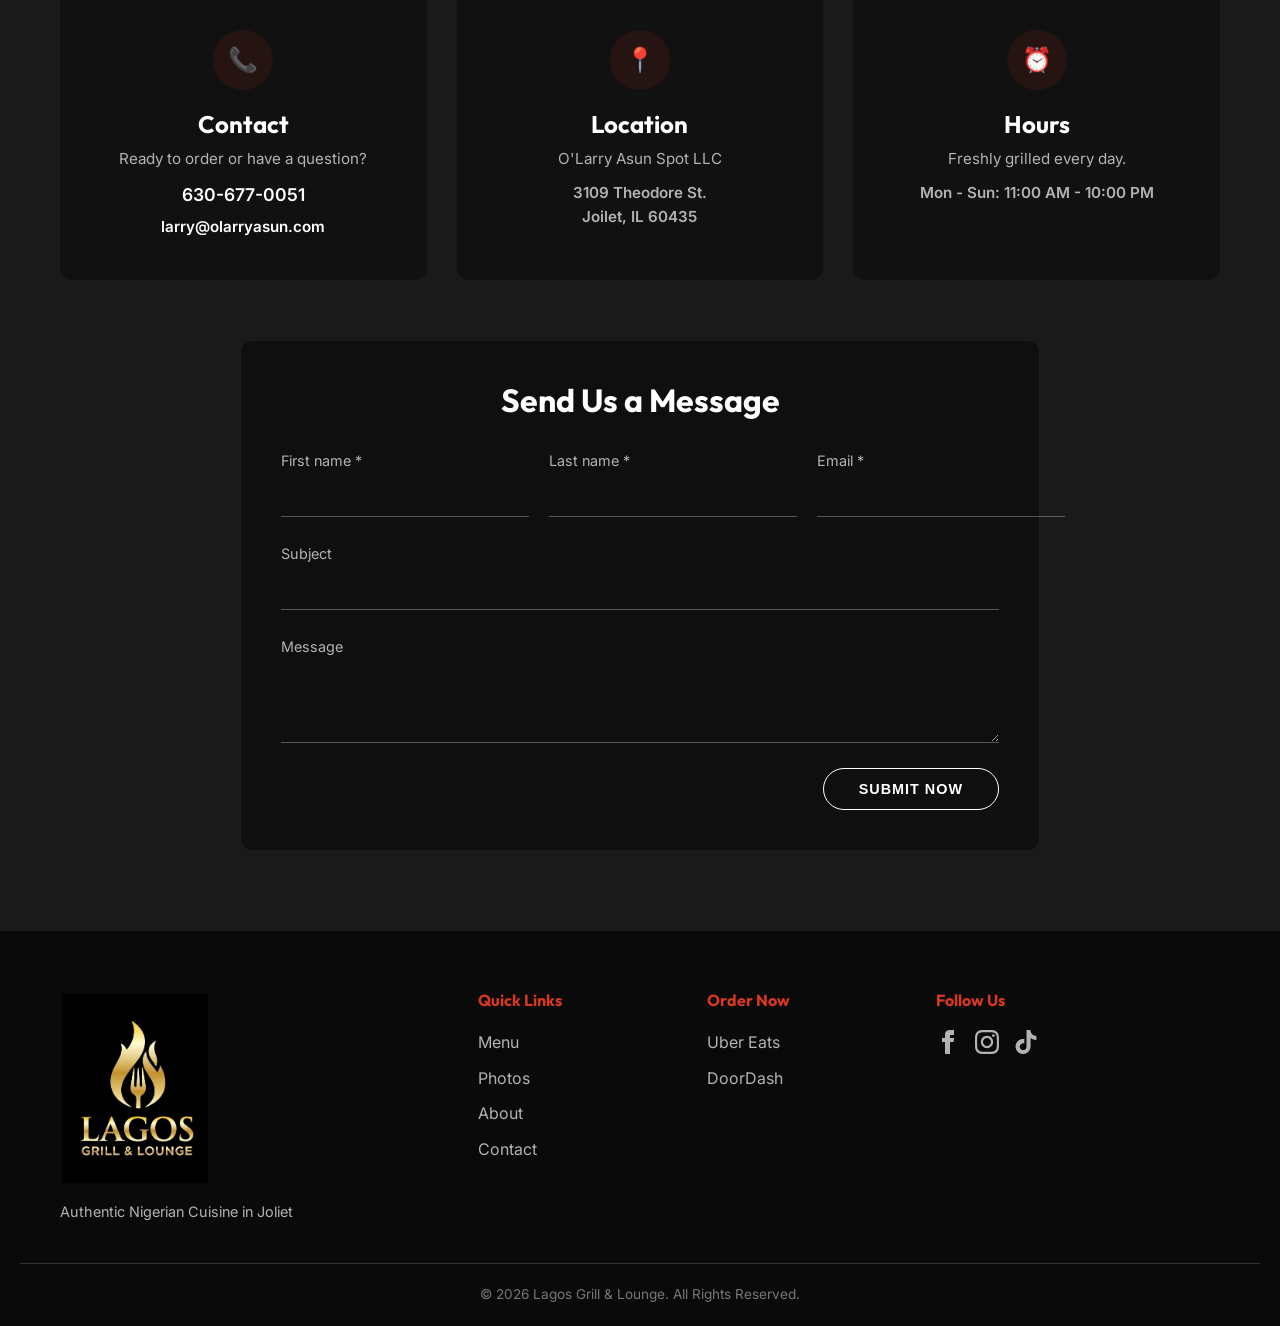
==== commit 5ff19b3d: "Add social media links to footer" ====
--- a/index.html
+++ b/index.html
@@ -262,6 +262,20 @@
                 <a href="https://www.ubereats.com/store/olarry-asun-spot/aKDC5poXXHGEMWkK_634oA" target="_blank" rel="noopener noreferrer">Uber Eats</a>
                 <a href="https://www.doordash.com/store/lagos-grill-and-lounge-joliet-39114501/91752149/?event_type=autocomplete&pickup=false" target="_blank" rel="noopener noreferrer">DoorDash</a>
             </div>
+            <div class="footer-social">
+                <h4>Follow Us</h4>
+                <div class="social-icons">
+                    <a href="https://www.facebook.com/people/Olarry-asun-spot/61580330109246/" target="_blank" rel="noopener noreferrer" aria-label="Facebook">
+                        <svg xmlns="http://www.w3.org/2000/svg" width="24" height="24" viewBox="0 0 24 24" fill="currentColor"><path d="M9 8h-3v4h3v12h5v-12h3.642l.358-4h-4v-1.667c0-.955.192-1.333 1.115-1.333h2.885v-5h-3.808c-3.596 0-5.192 1.583-5.192 4.615v3.385z"/></svg>
+                    </a>
+                    <a href="https://www.instagram.com/olarryasunspot?utm_source=qr" target="_blank" rel="noopener noreferrer" aria-label="Instagram">
+                        <svg xmlns="http://www.w3.org/2000/svg" width="24" height="24" viewBox="0 0 24 24" fill="currentColor"><path d="M12 2.163c3.204 0 3.584.012 4.85.07 3.252.148 4.771 1.691 4.919 4.919.058 1.265.069 1.645.069 4.849 0 3.205-.012 3.584-.069 4.849-.149 3.225-1.664 4.771-4.919 4.919-1.266.058-1.644.07-4.85.07-3.204 0-3.584-.012-4.849-.07-3.26-.149-4.771-1.699-4.919-4.92-.058-1.265-.07-1.644-.07-4.849 0-3.204.013-3.583.07-4.849.149-3.227 1.664-4.771 4.919-4.919 1.266-.057 1.645-.069 4.849-.069zm0-2.163c-3.259 0-3.667.014-4.947.072-4.358.2-6.78 2.618-6.98 6.98-.059 1.281-.073 1.689-.073 4.948 0 3.259.014 3.668.072 4.948.2 4.358 2.618 6.78 6.98 6.98 1.281.058 1.689.072 4.948.072 3.259 0 3.668-.014 4.948-.072 4.354-.2 6.782-2.618 6.979-6.98.059-1.28.073-1.689.073-4.948 0-3.259-.014-3.667-.072-4.947-.196-4.354-2.617-6.78-6.979-6.98-1.281-.059-1.69-.073-4.949-.073zm0 5.838c-3.403 0-6.162 2.759-6.162 6.162s2.759 6.163 6.162 6.163 6.162-2.759 6.162-6.163c0-3.403-2.759-6.162-6.162-6.162zm0 10.162c-2.209 0-4-1.79-4-4 0-2.209 1.791-4 4-4s4 1.791 4 4c0 2.21-1.791 4-4 4zm6.406-11.845c-.796 0-1.441.645-1.441 1.44s.645 1.44 1.441 1.44c.795 0 1.439-.645 1.439-1.44s-.644-1.44-1.439-1.44z"/></svg>
+                    </a>
+                    <a href="https://www.tiktok.com/@olarryasunspot?_t=ZT-8tNJOQDQPZG&_r=1" target="_blank" rel="noopener noreferrer" aria-label="TikTok">
+                        <svg xmlns="http://www.w3.org/2000/svg" width="24" height="24" viewBox="0 0 24 24" fill="currentColor"><path d="M12.525.02c1.31-.02 2.61-.01 3.91-.02.08 1.53.63 3.09 1.75 4.17 1.12 1.11 2.7 1.62 4.24 1.79v4.03c-1.44-.05-2.89-.35-4.2-.97-.57-.26-1.1-.59-1.62-.93-.01 2.92.01 5.84-.02 8.75-.08 1.4-.54 2.79-1.35 3.94-1.31 1.92-3.58 3.17-5.91 3.21-1.43.08-2.86-.31-4.08-1.03-2.02-1.19-3.44-3.37-3.65-5.71-.02-.5-.03-1-.01-1.49.18-1.9 1.12-3.72 2.58-4.96 1.66-1.44 3.98-2.13 6.15-1.72.02 1.48-.04 2.96-.04 4.44-.99-.32-2.15-.23-3.02.37-.63.41-1.11 1.04-1.36 1.75-.21.51-.15 1.07-.14 1.61.24 1.64 1.82 3.02 3.5 2.87 1.12-.01 2.19-.66 2.77-1.61.19-.33.4-.67.41-1.06.1-1.79.06-3.57.07-5.36.01-4.03-.01-8.05.02-12.07z"/></svg>
+                    </a>
+                </div>
+            </div>
         </div>
         <div class="footer-bottom">
             <p>&copy; 2026 Lagos Grill & Lounge. All Rights Reserved.</p>
--- a/style.css
+++ b/style.css
@@ -829,8 +829,28 @@
     }
     
     .footer-content {
-        grid-template-columns: 2fr 1fr 1fr;
-    }
+        grid-template-columns: 2fr 1fr 1fr 1.5fr;
+    }
+}
+
+/* =========================================
+   SOCIAL ICONS
+   ========================================= */
+.social-icons {
+    display: flex;
+    gap: 15px;
+    margin-top: 10px;
+}
+
+.social-icons a {
+    color: var(--text-muted);
+    transition: color var(--transition-speed), transform var(--transition-speed);
+    display: inline-flex;
+}
+
+.social-icons a:hover {
+    color: var(--accent-orange);
+    transform: translateY(-3px);
 }
 
 @media (min-width: 992px) {
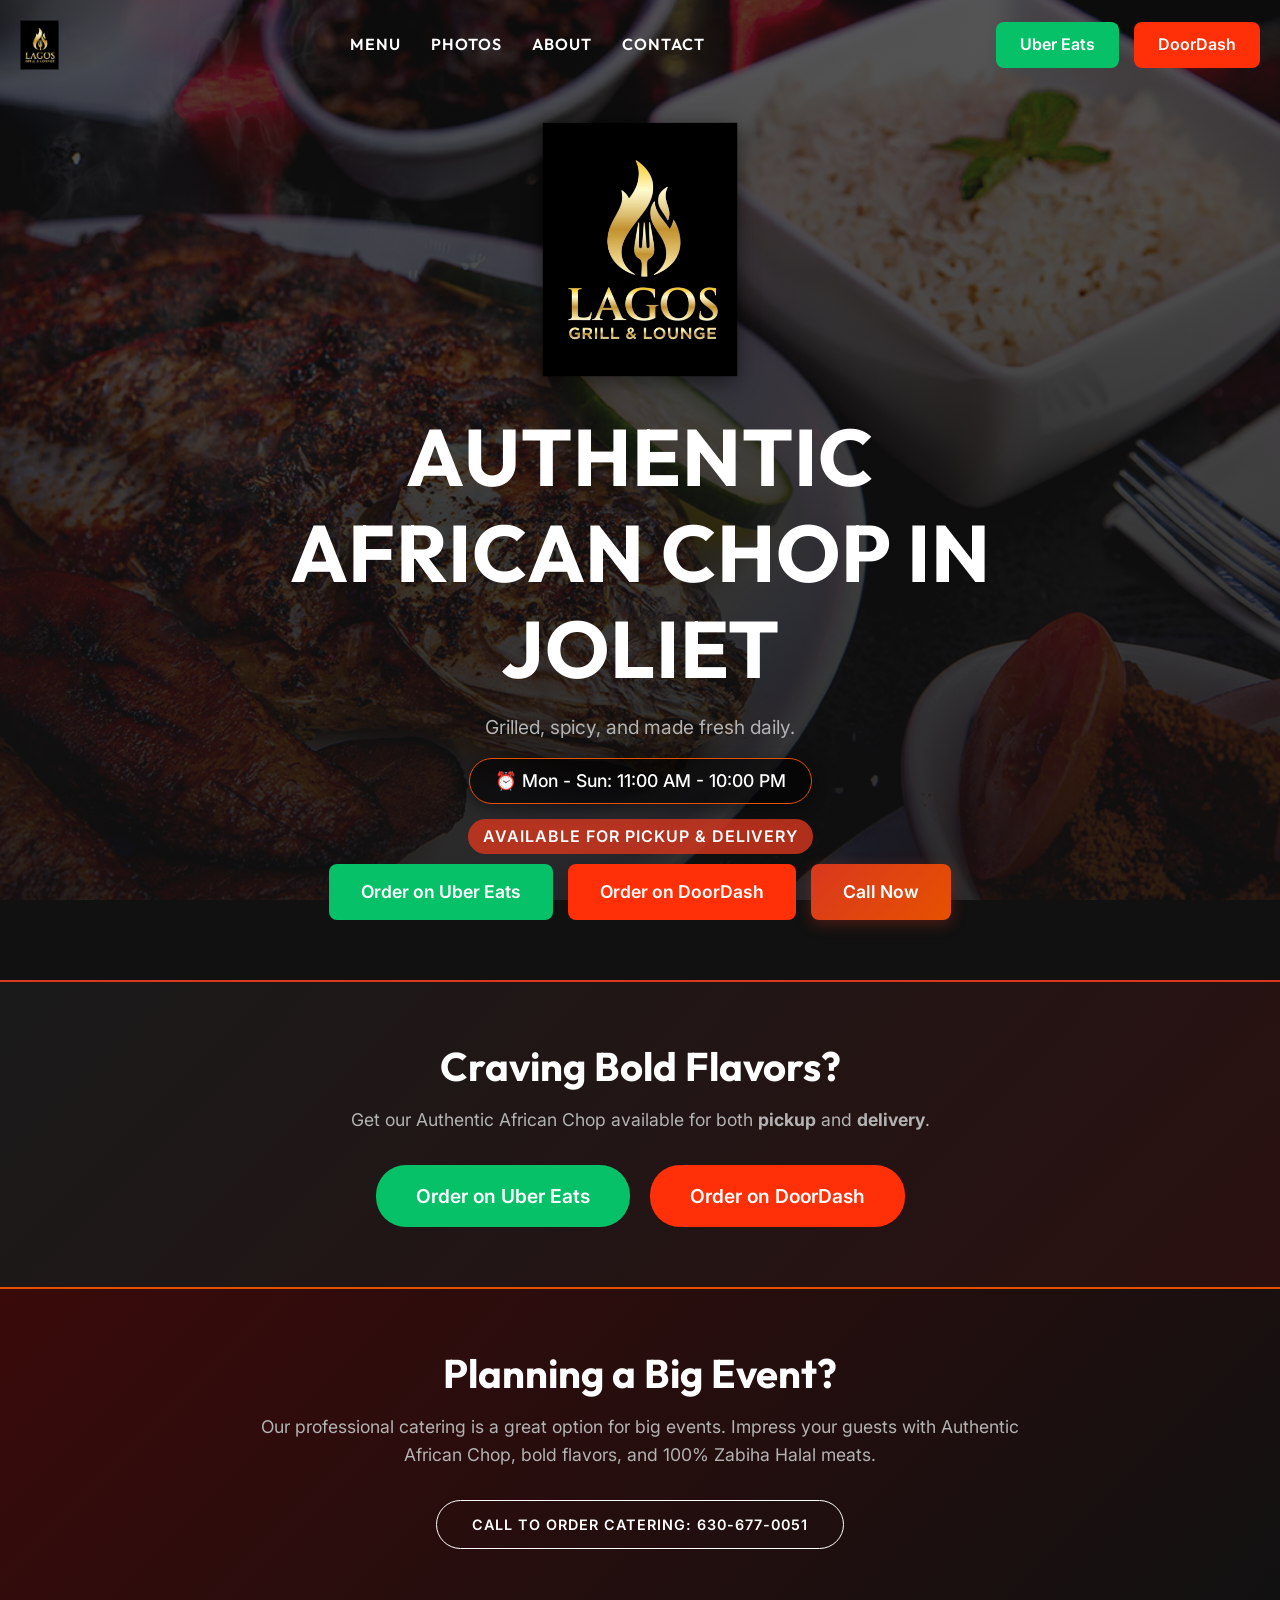
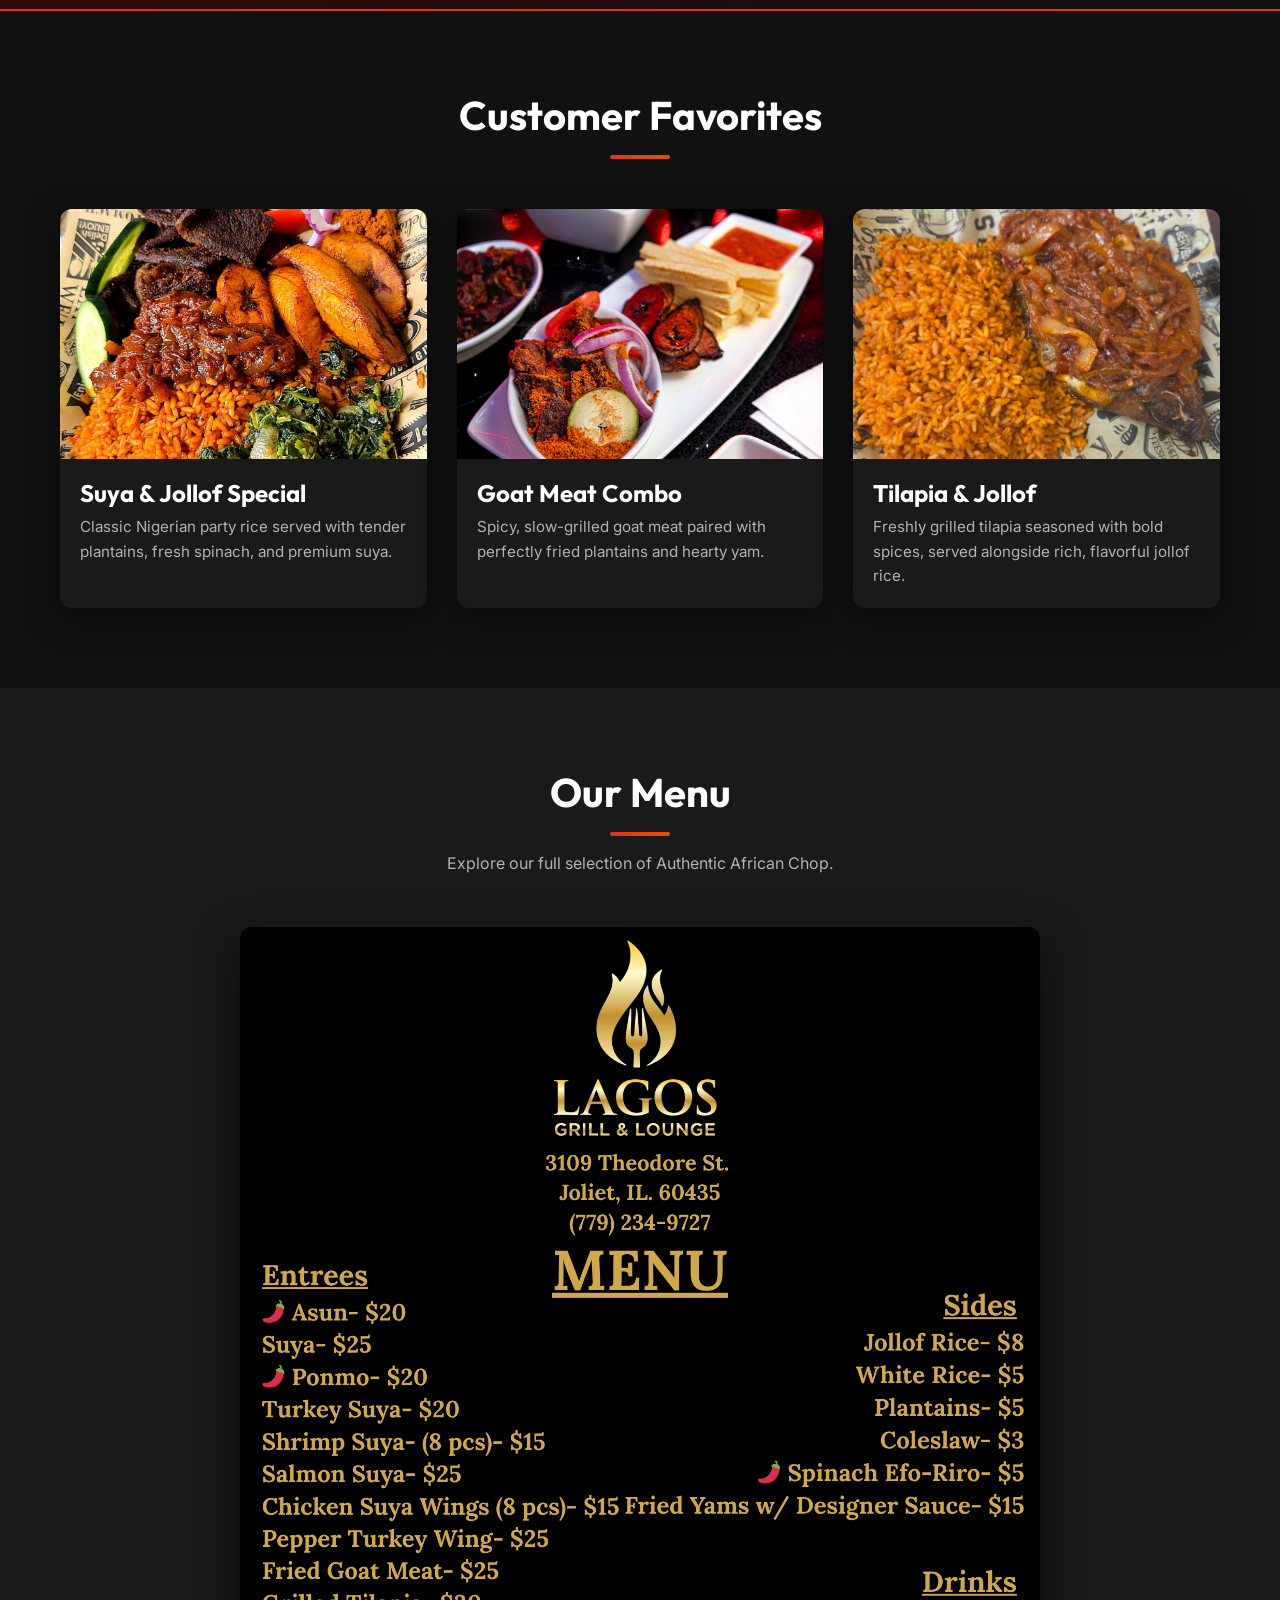
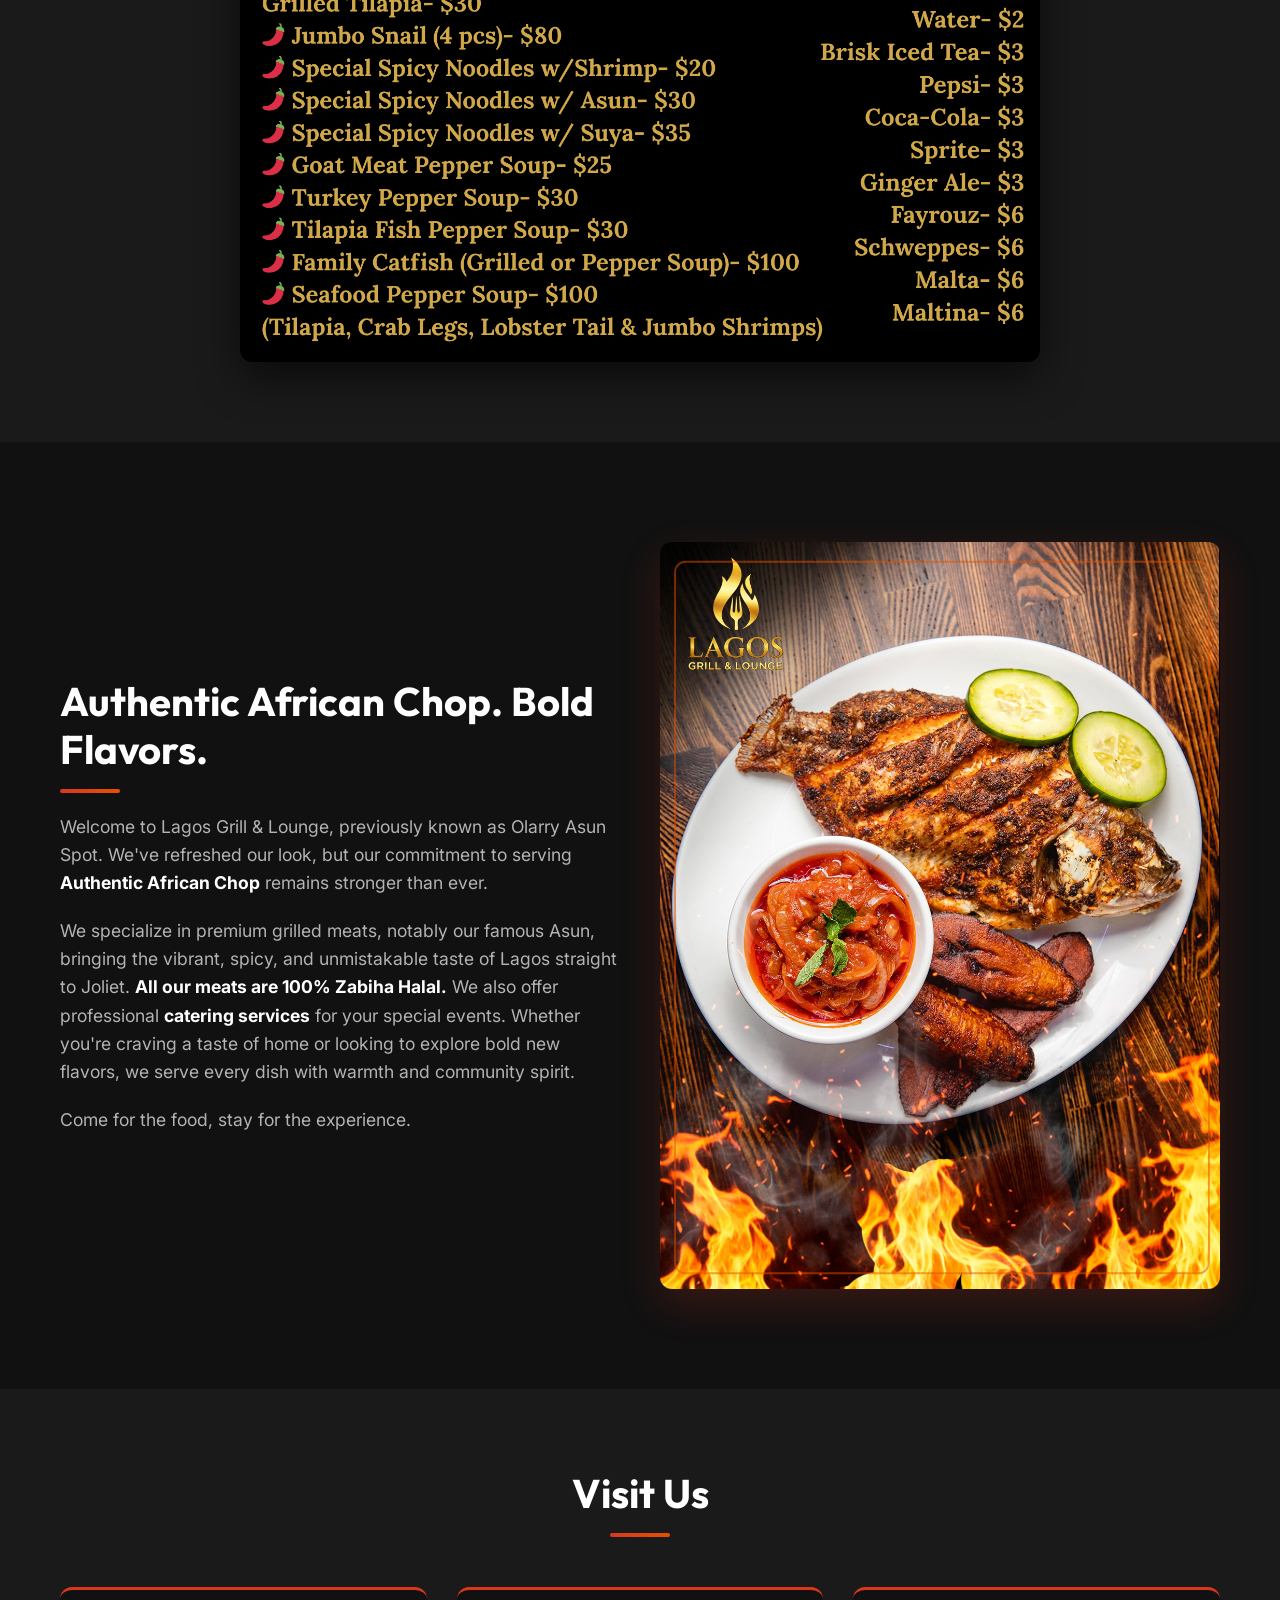
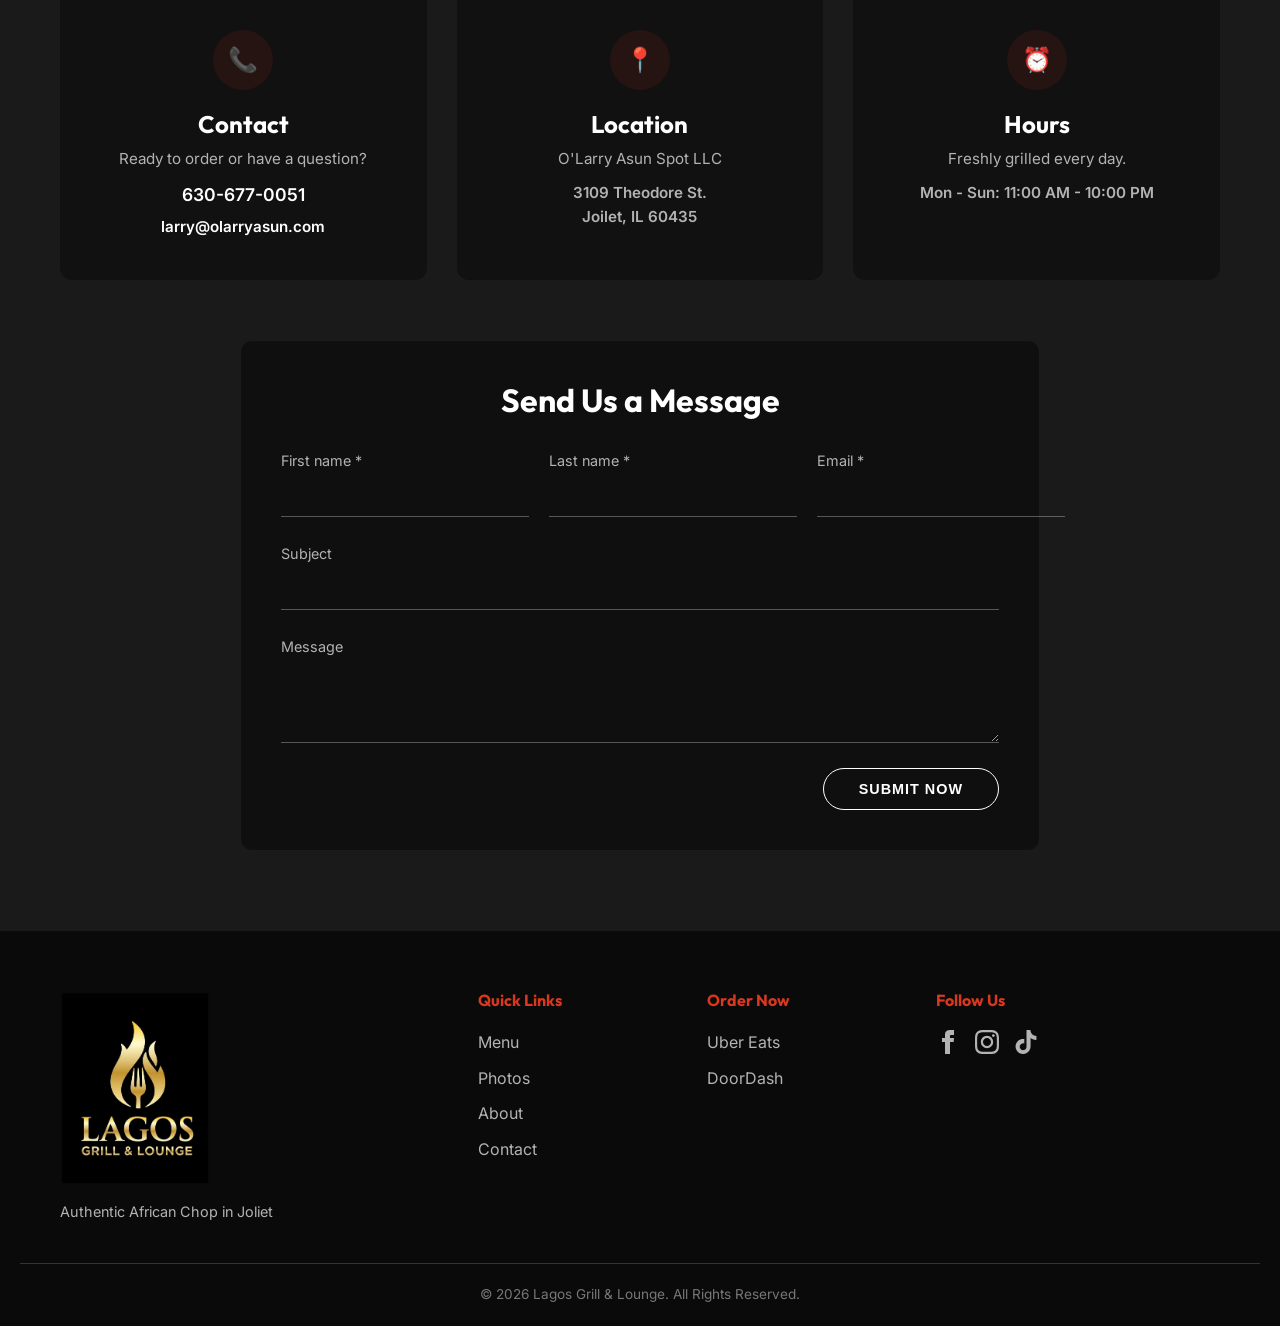
==== commit 72d849f7: "Update site slogan to Authentic African Chop" ====
--- a/index.html
+++ b/index.html
@@ -3,8 +3,8 @@
 <head>
     <meta charset="UTF-8">
     <meta name="viewport" content="width=device-width, initial-scale=1.0">
-    <title>Lagos Grill & Lounge - Authentic Nigerian Cuisine</title>
-    <meta name="description" content="Authentic Nigerian Cuisine in Joliet. Grilled, spicy, and made fresh daily. Order now from Lagos Grill & Lounge.">
+    <title>Lagos Grill & Lounge - Authentic African Chop</title>
+    <meta name="description" content="Authentic African Chop in Joliet. Grilled, spicy, and made fresh daily. Order now from Lagos Grill & Lounge.">
     <link rel="icon" href="LagL.png" type="image/png">
     <link rel="preconnect" href="https://fonts.googleapis.com">
     <link rel="preconnect" href="https://fonts.gstatic.com" crossorigin>
@@ -55,7 +55,7 @@
         <div class="hero-overlay"></div>
         <div class="hero-content fade-in">
             <img src="LagL.png" alt="Lagos Grill & Lounge Logo" class="hero-logo">
-            <h1 class="hero-title">Authentic Nigerian Cuisine in Joliet</h1>
+            <h1 class="hero-title">Authentic African Chop in Joliet</h1>
             <p class="hero-subtitle">Grilled, spicy, and made fresh daily.</p>
             <div class="hero-hours">
                 <span>⏰ Mon - Sun: 11:00 AM - 10:00 PM</span>
@@ -81,7 +81,7 @@
     <section class="order-banner slide-up">
         <div class="container">
             <h2>Craving Bold Flavors?</h2>
-            <p>Get our authentic Nigerian grill available for both <strong>pickup</strong> and <strong>delivery</strong>.</p>
+            <p>Get our Authentic African Chop available for both <strong>pickup</strong> and <strong>delivery</strong>.</p>
             <div class="banner-actions">
                 <a href="https://www.ubereats.com/store/olarry-asun-spot/aKDC5poXXHGEMWkK_634oA" target="_blank" rel="noopener noreferrer" class="btn btn-uber btn-xl">Order on Uber Eats</a>
                 <a href="https://www.doordash.com/store/lagos-grill-and-lounge-joliet-39114501/91752149/?event_type=autocomplete&pickup=false" target="_blank" rel="noopener noreferrer" class="btn btn-doordash btn-xl">Order on DoorDash</a>
@@ -94,7 +94,7 @@
         <div class="container">
             <div class="catering-content">
                 <h2>Planning a Big Event?</h2>
-                <p>Our professional catering is a great option for big events. Impress your guests with authentic, bold Nigerian flavors and 100% Zabiha Halal meats.</p>
+                <p>Our professional catering is a great option for big events. Impress your guests with Authentic African Chop, bold flavors, and 100% Zabiha Halal meats.</p>
                 <a href="tel:+16306770051" class="btn btn-outline btn-xl catering-btn">Call to Order Catering: 630-677-0051</a>
             </div>
         </div>
@@ -143,7 +143,7 @@
             <div class="section-header">
                 <h2>Our Menu</h2>
                 <div class="underline"></div>
-                <p>Explore our full selection of authentic dishes.</p>
+                <p>Explore our full selection of Authentic African Chop.</p>
             </div>
             <div class="menu-wrapper">
                 <img src="LagMenu.png" alt="Lagos Grill & Lounge Menu" class="full-menu-img">
@@ -156,10 +156,10 @@
         <div class="container">
             <div class="about-grid">
                 <div class="about-content">
-                    <h2>Real Nigerian Grill. Bold Flavors.</h2>
+                    <h2>Authentic African Chop. Bold Flavors.</h2>
                     <div class="underline-left"></div>
                     <p>
-                        Welcome to Lagos Grill & Lounge, previously known as Olarry Asun Spot. We've refreshed our look, but our commitment to <strong>authentic Nigerian cuisine</strong> remains stronger than ever. 
+                        Welcome to Lagos Grill & Lounge, previously known as Olarry Asun Spot. We've refreshed our look, but our commitment to serving <strong>Authentic African Chop</strong> remains stronger than ever. 
                     </p>
                     <p>
                         We specialize in premium grilled meats, notably our famous Asun, bringing the vibrant, spicy, and unmistakable taste of Lagos straight to Joliet. <strong>All our meats are 100% Zabiha Halal.</strong> We also offer professional <strong>catering services</strong> for your special events. Whether you're craving a taste of home or looking to explore bold new flavors, we serve every dish with warmth and community spirit.
@@ -248,7 +248,7 @@
         <div class="container footer-content">
             <div class="footer-brand">
                 <img src="LagL.png" alt="Lagos Grill & Lounge Logo" class="footer-logo">
-                <p>Authentic Nigerian Cuisine in Joliet</p>
+                <p>Authentic African Chop in Joliet</p>
             </div>
             <div class="footer-links">
                 <h4>Quick Links</h4>
--- a/style.css
+++ b/style.css
@@ -502,7 +502,6 @@
 .full-menu-img {
     width: 100%;
     height: auto;
-    cursor: zoom-in;
     transition: transform var(--transition-speed);
 }
 
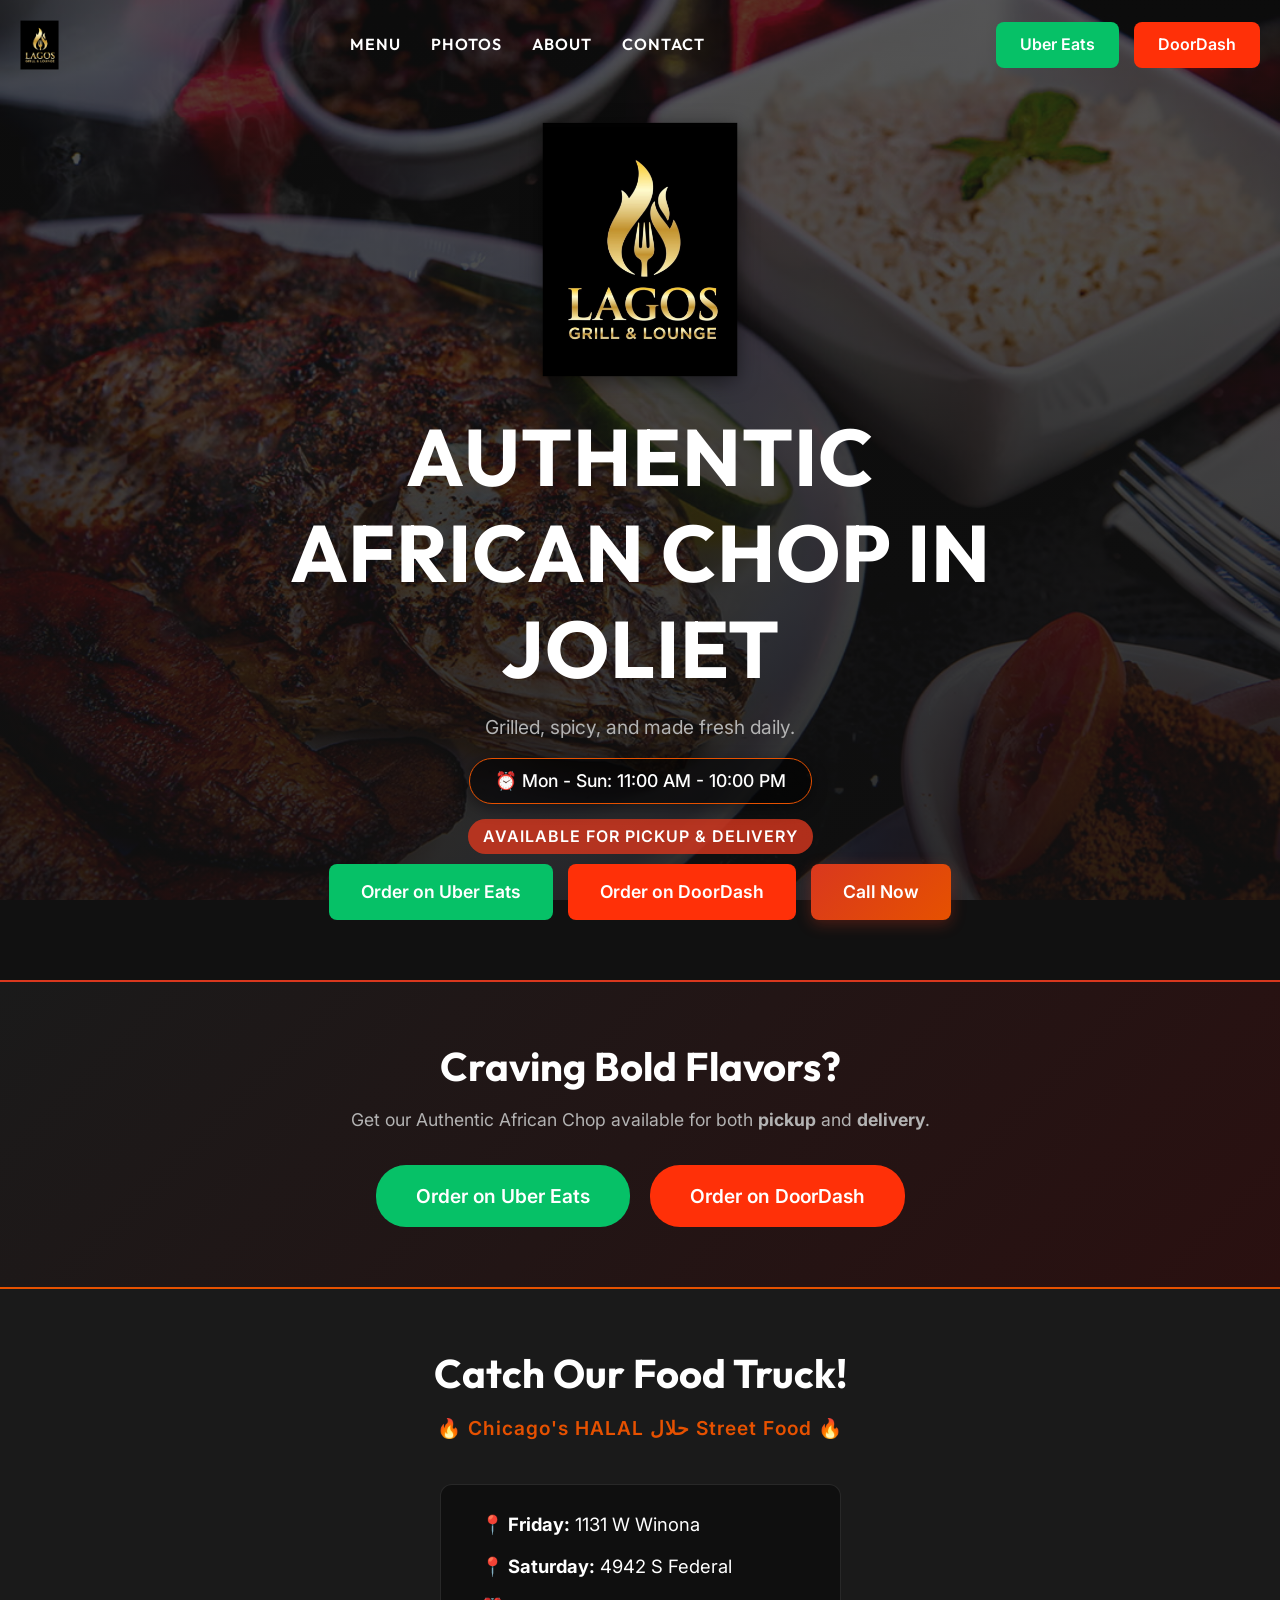
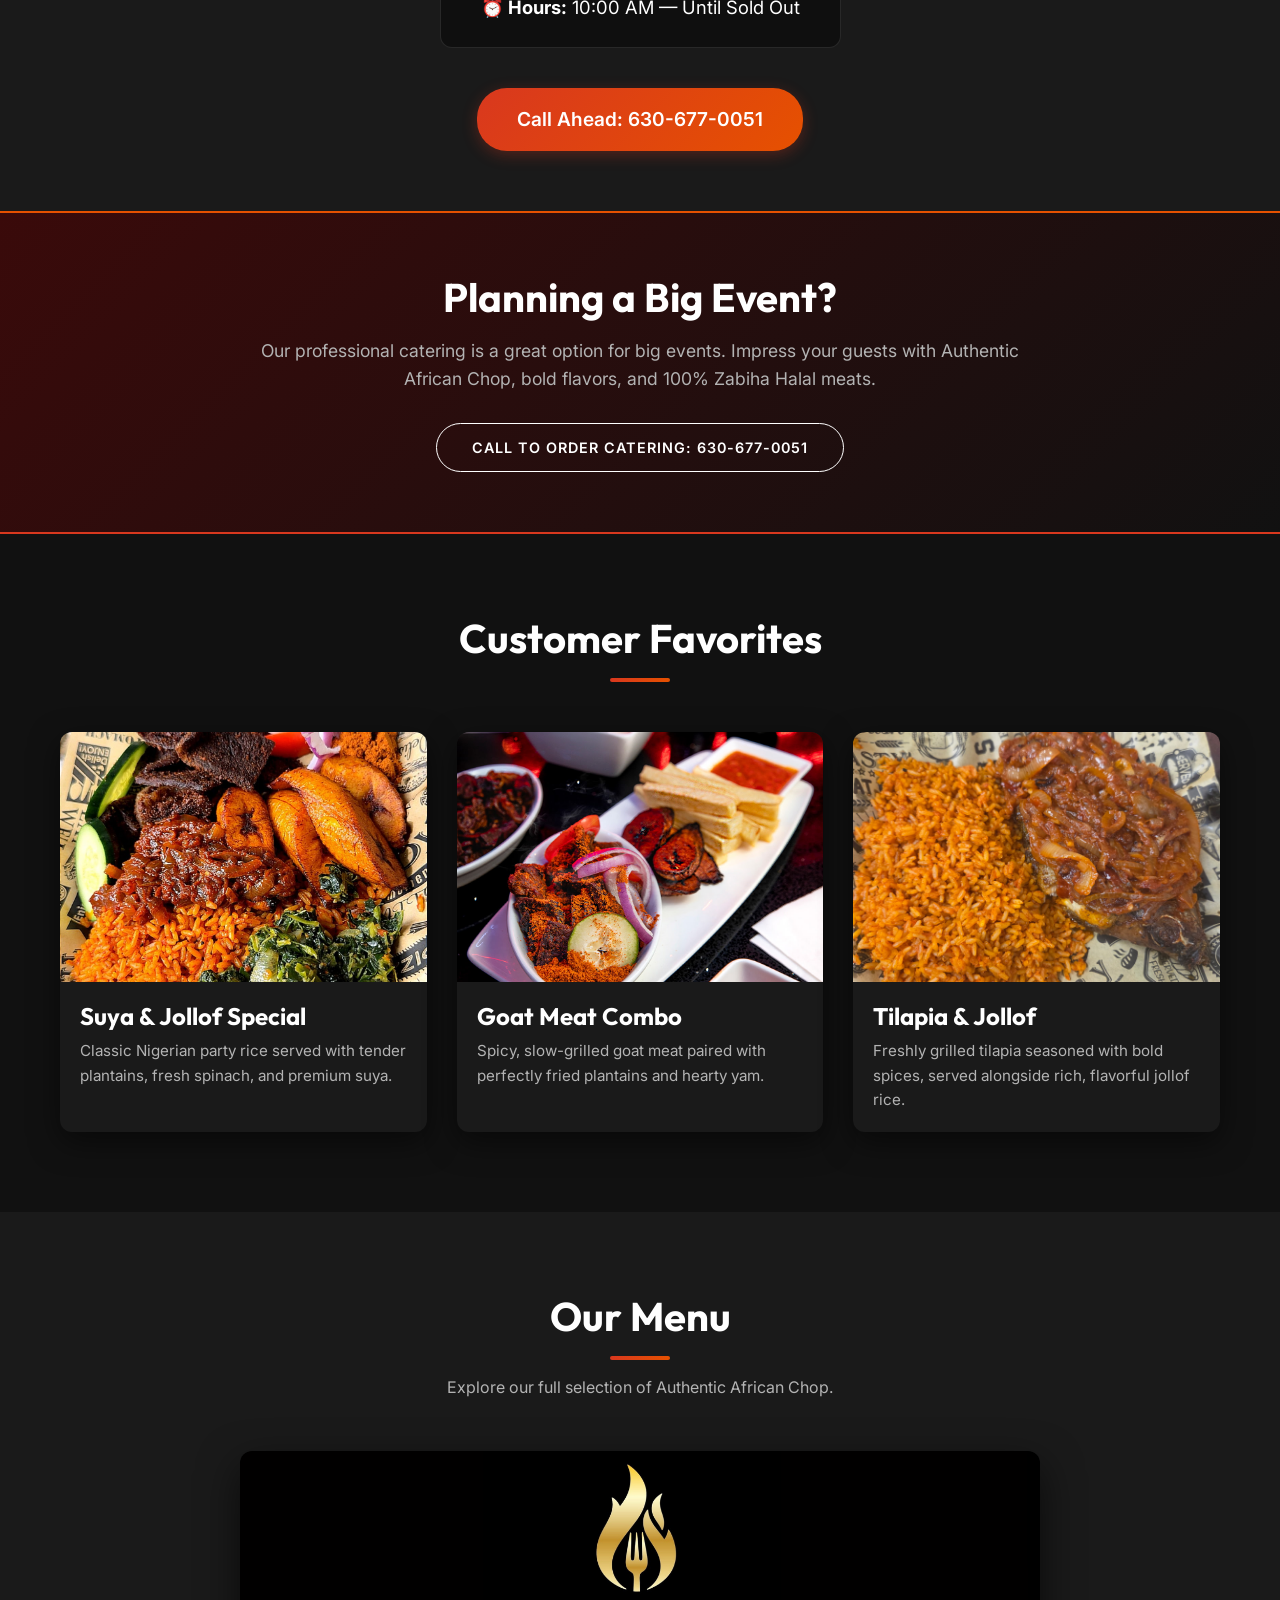
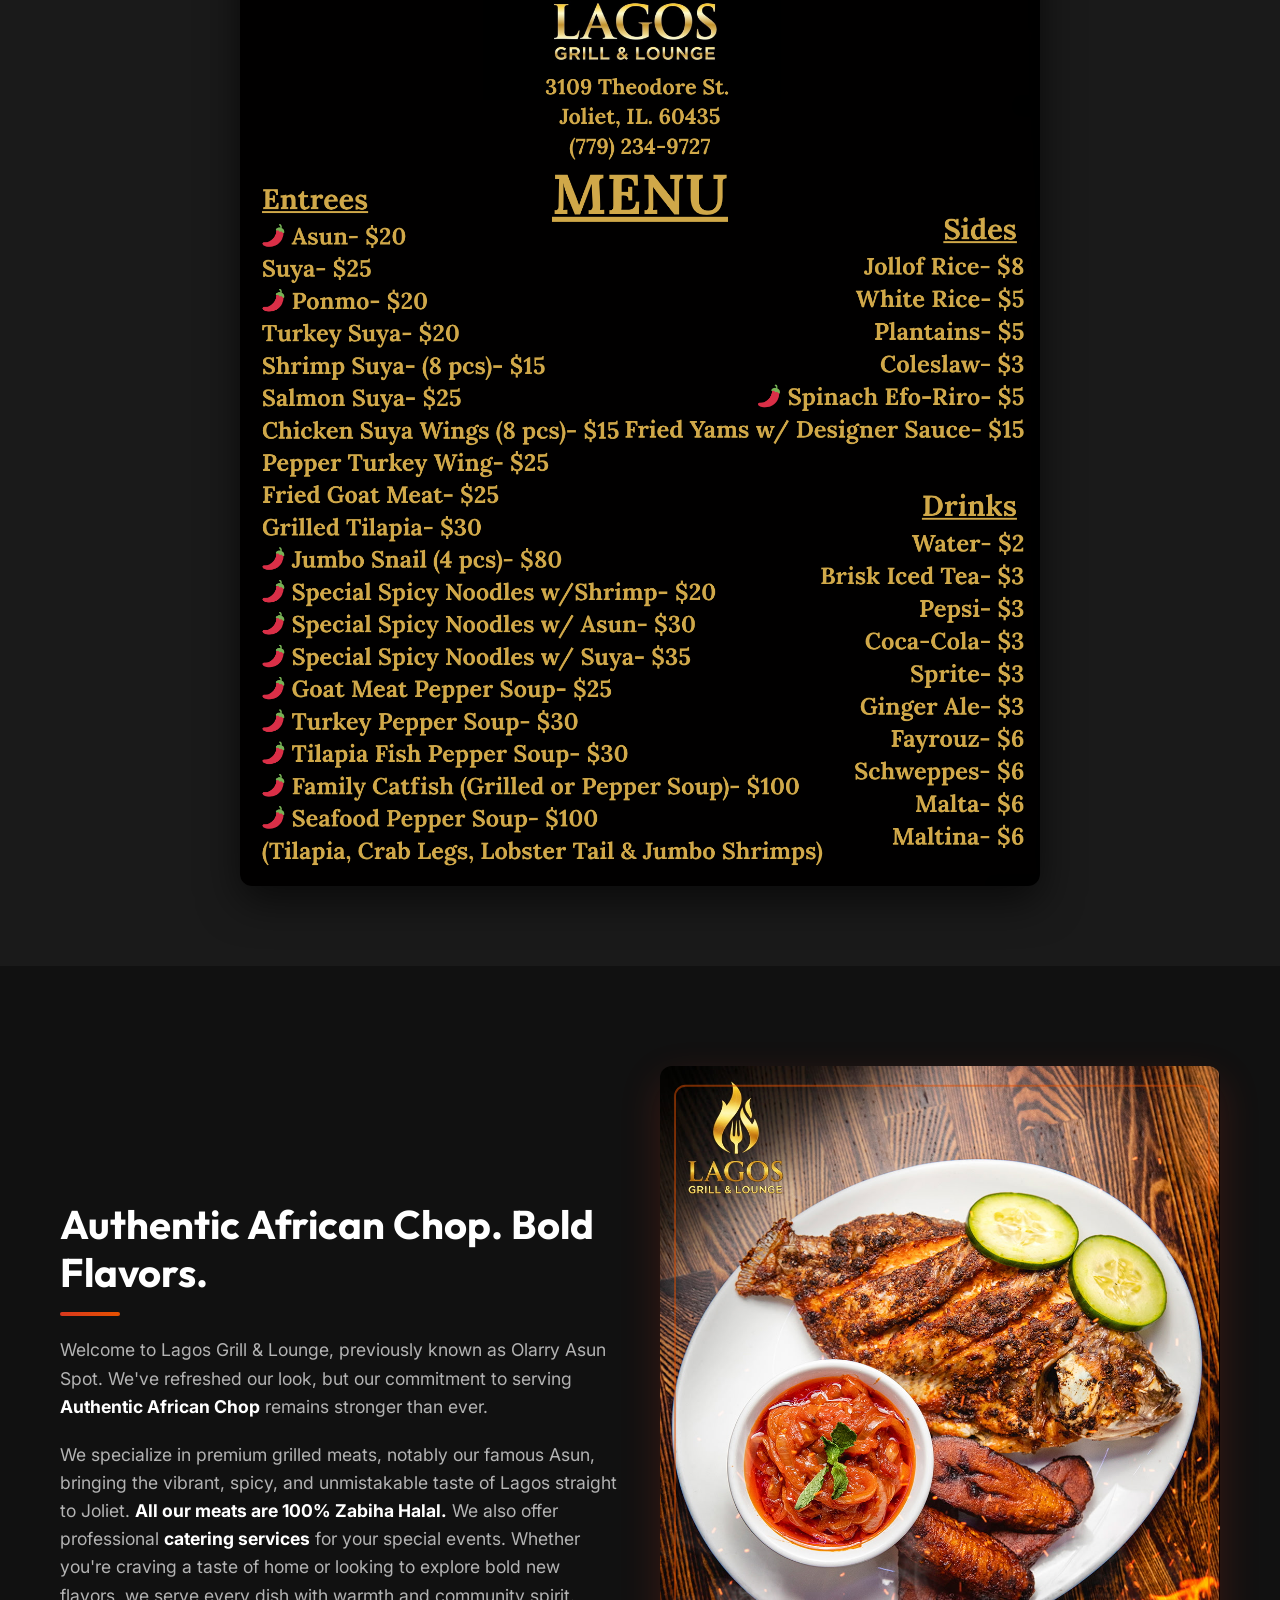
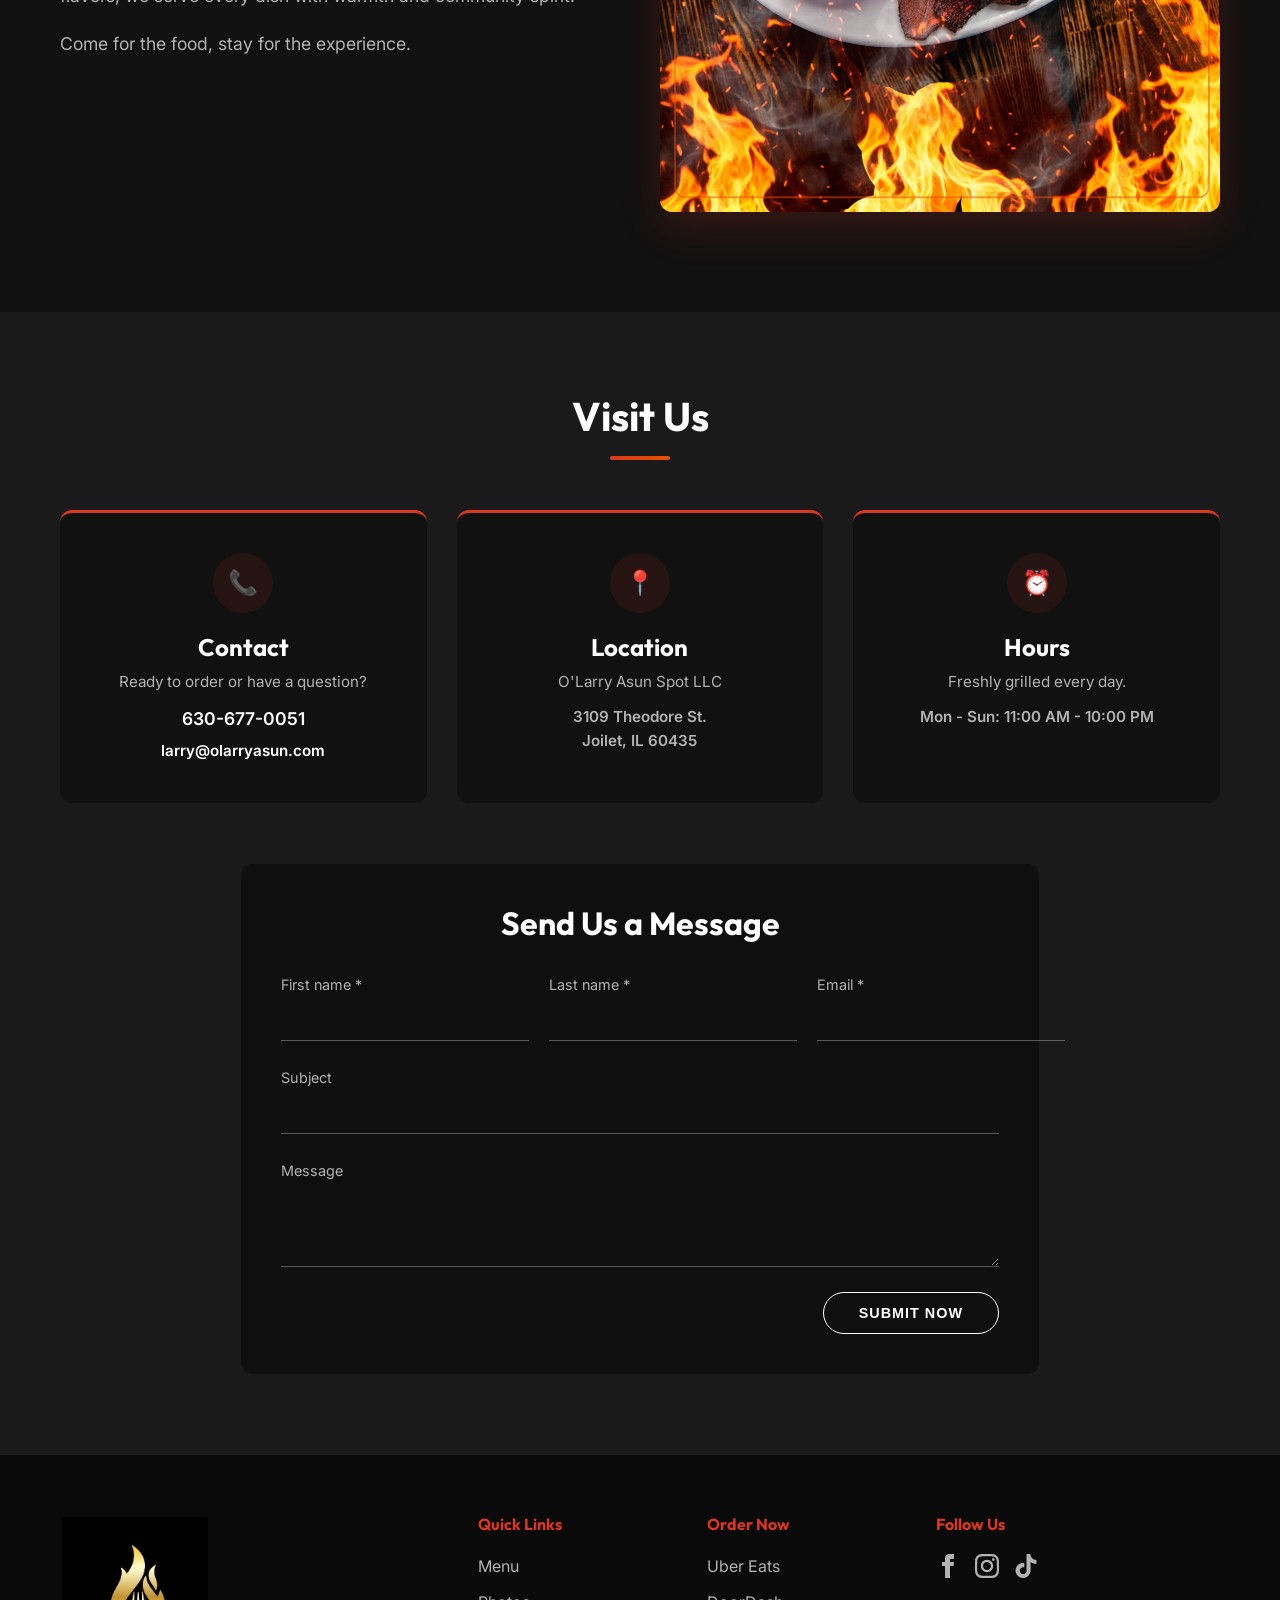
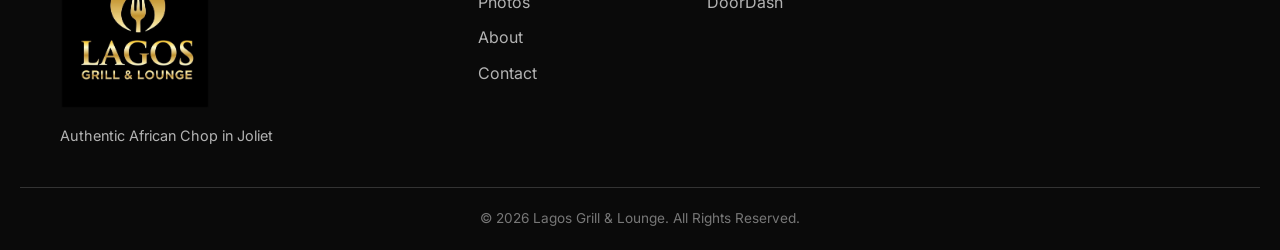
==== commit 50591f8c: "Add dedicated Food Truck section" ====
--- a/index.html
+++ b/index.html
@@ -85,6 +85,26 @@
             <div class="banner-actions">
                 <a href="https://www.ubereats.com/store/olarry-asun-spot/aKDC5poXXHGEMWkK_634oA" target="_blank" rel="noopener noreferrer" class="btn btn-uber btn-xl">Order on Uber Eats</a>
                 <a href="https://www.doordash.com/store/lagos-grill-and-lounge-joliet-39114501/91752149/?event_type=autocomplete&pickup=false" target="_blank" rel="noopener noreferrer" class="btn btn-doordash btn-xl">Order on DoorDash</a>
+            </div>
+        </div>
+    </section>
+
+    <!-- Food Truck Banner -->
+    <section class="food-truck-banner slide-up">
+        <div class="container">
+            <div class="truck-content">
+                <h2>Catch Our Food Truck!</h2>
+                <p class="truck-subtitle">🔥 Chicago's HALAL حلال Street Food 🔥</p>
+                <div class="truck-details">
+                    <div class="truck-schedule">
+                        <p><strong>📍 Friday:</strong> 1131 W Winona</p>
+                        <p><strong>📍 Saturday:</strong> 4942 S Federal</p>
+                        <p><strong>⏰ Hours:</strong> 10:00 AM — Until Sold Out</p>
+                    </div>
+                </div>
+                <div class="banner-actions" style="margin-top: 20px;">
+                    <a href="tel:+16306770051" class="btn btn-primary btn-xl">Call Ahead: 630-677-0051</a>
+                </div>
             </div>
         </div>
     </section>
--- a/style.css
+++ b/style.css
@@ -373,6 +373,49 @@
 }
 
 /* =========================================
+   FOOD TRUCK BANNER
+   ========================================= */
+.food-truck-banner {
+    background: linear-gradient(135deg, var(--secondary-bg), #1a1a1a);
+    padding: 60px 20px;
+    text-align: center;
+    border-bottom: 2px solid var(--accent-orange);
+}
+
+.truck-content {
+    max-width: 800px;
+    margin: 0 auto;
+}
+
+.truck-subtitle {
+    color: var(--accent-orange);
+    font-size: 1.2rem;
+    font-weight: 600;
+    margin-bottom: 20px;
+    letter-spacing: 1px;
+}
+
+.truck-details {
+    background-color: rgba(0, 0, 0, 0.4);
+    padding: 25px 40px;
+    border-radius: var(--card-radius);
+    display: inline-block;
+    text-align: left;
+    border: 1px solid rgba(255, 255, 255, 0.1);
+    margin: 20px 0;
+}
+
+.truck-schedule p {
+    margin-bottom: 12px;
+    color: var(--text-main);
+    font-size: 1.15rem;
+}
+
+.truck-schedule p:last-child {
+    margin-bottom: 0;
+}
+
+/* =========================================
    CATERING BANNER
    ========================================= */
 .catering-banner {
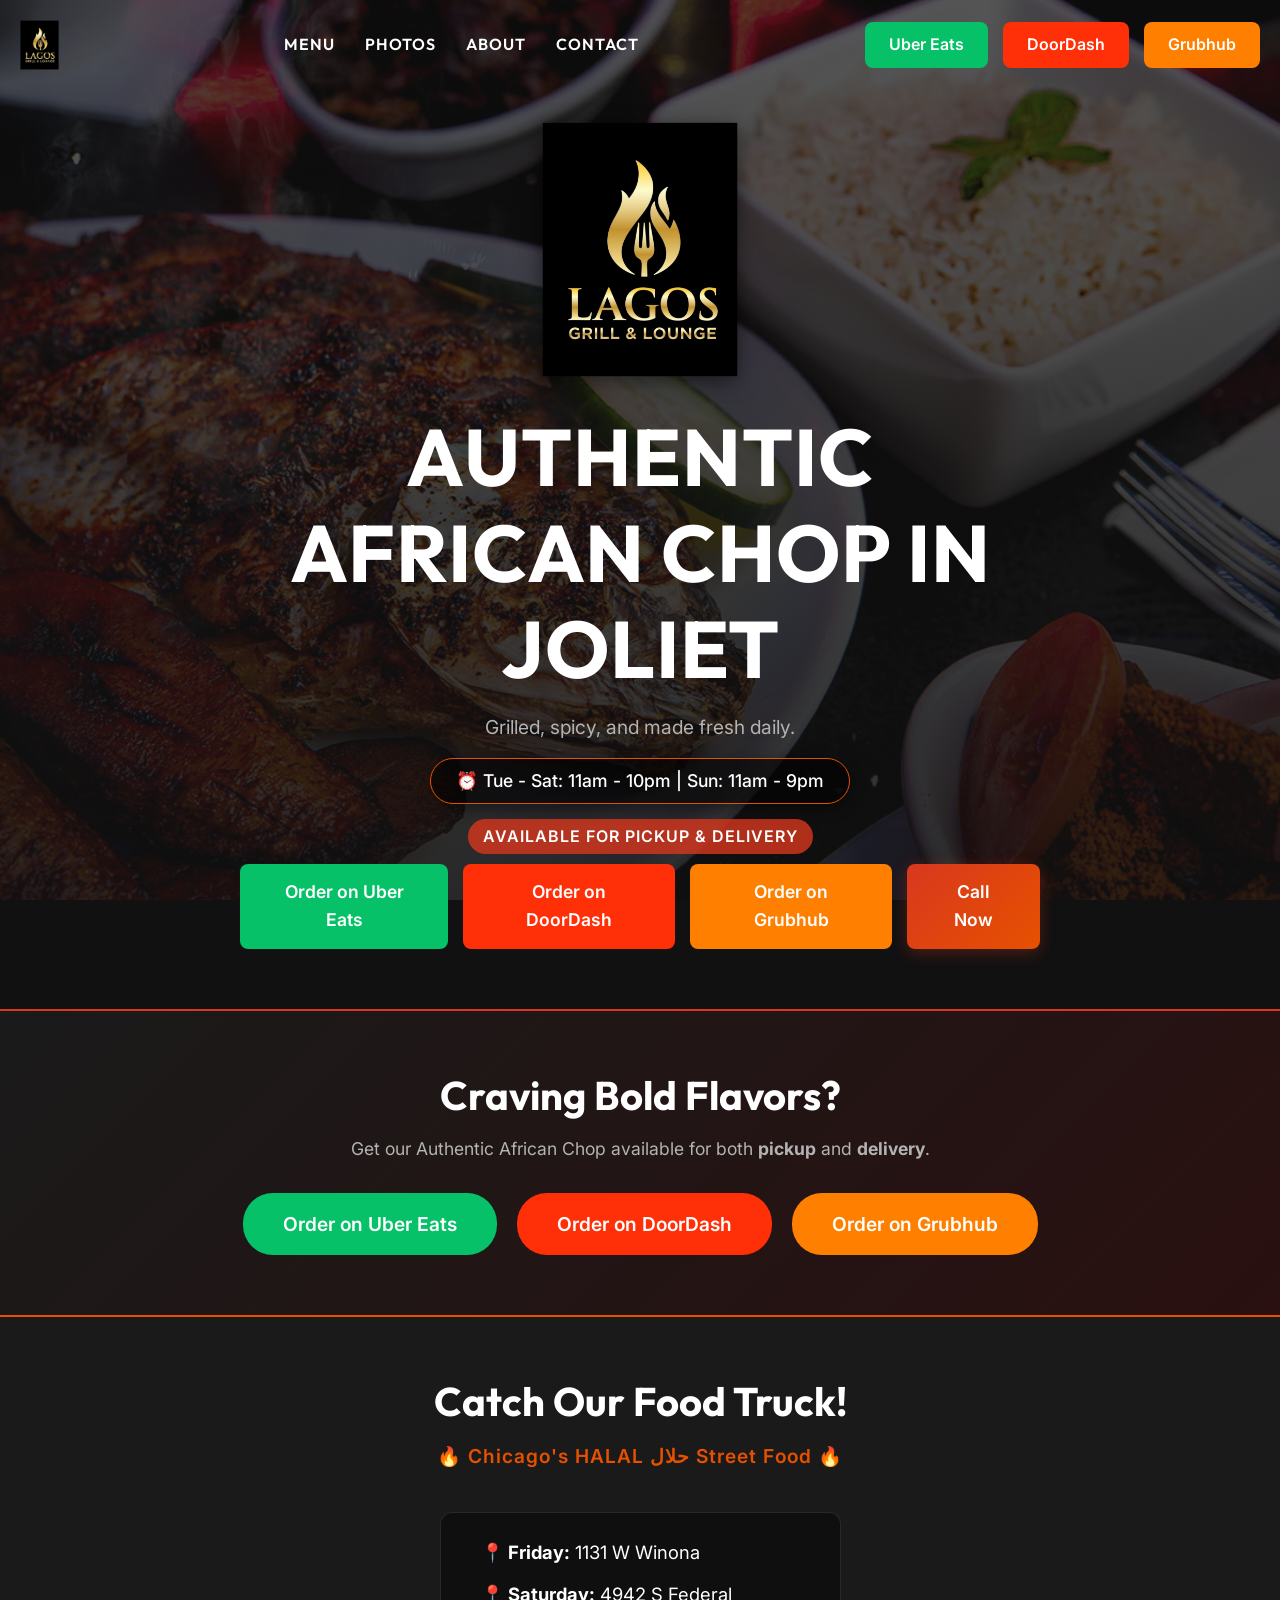
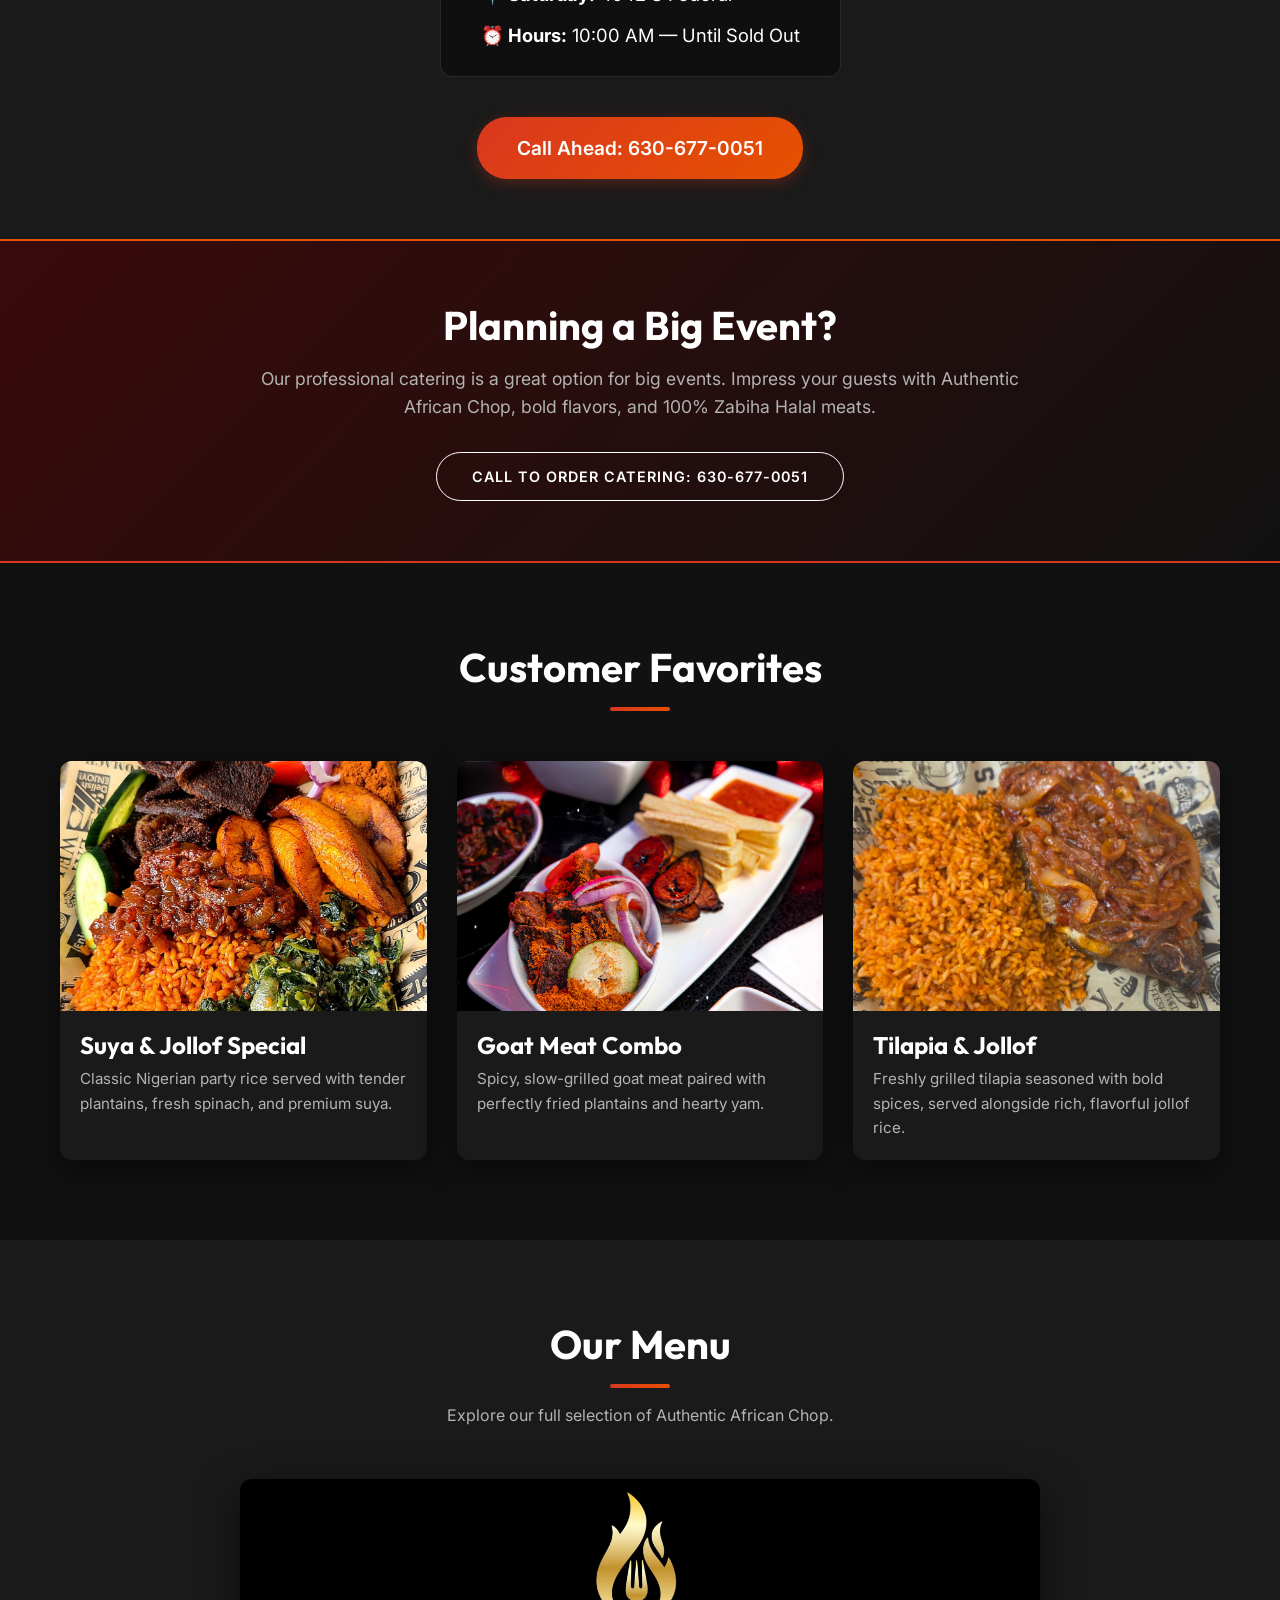
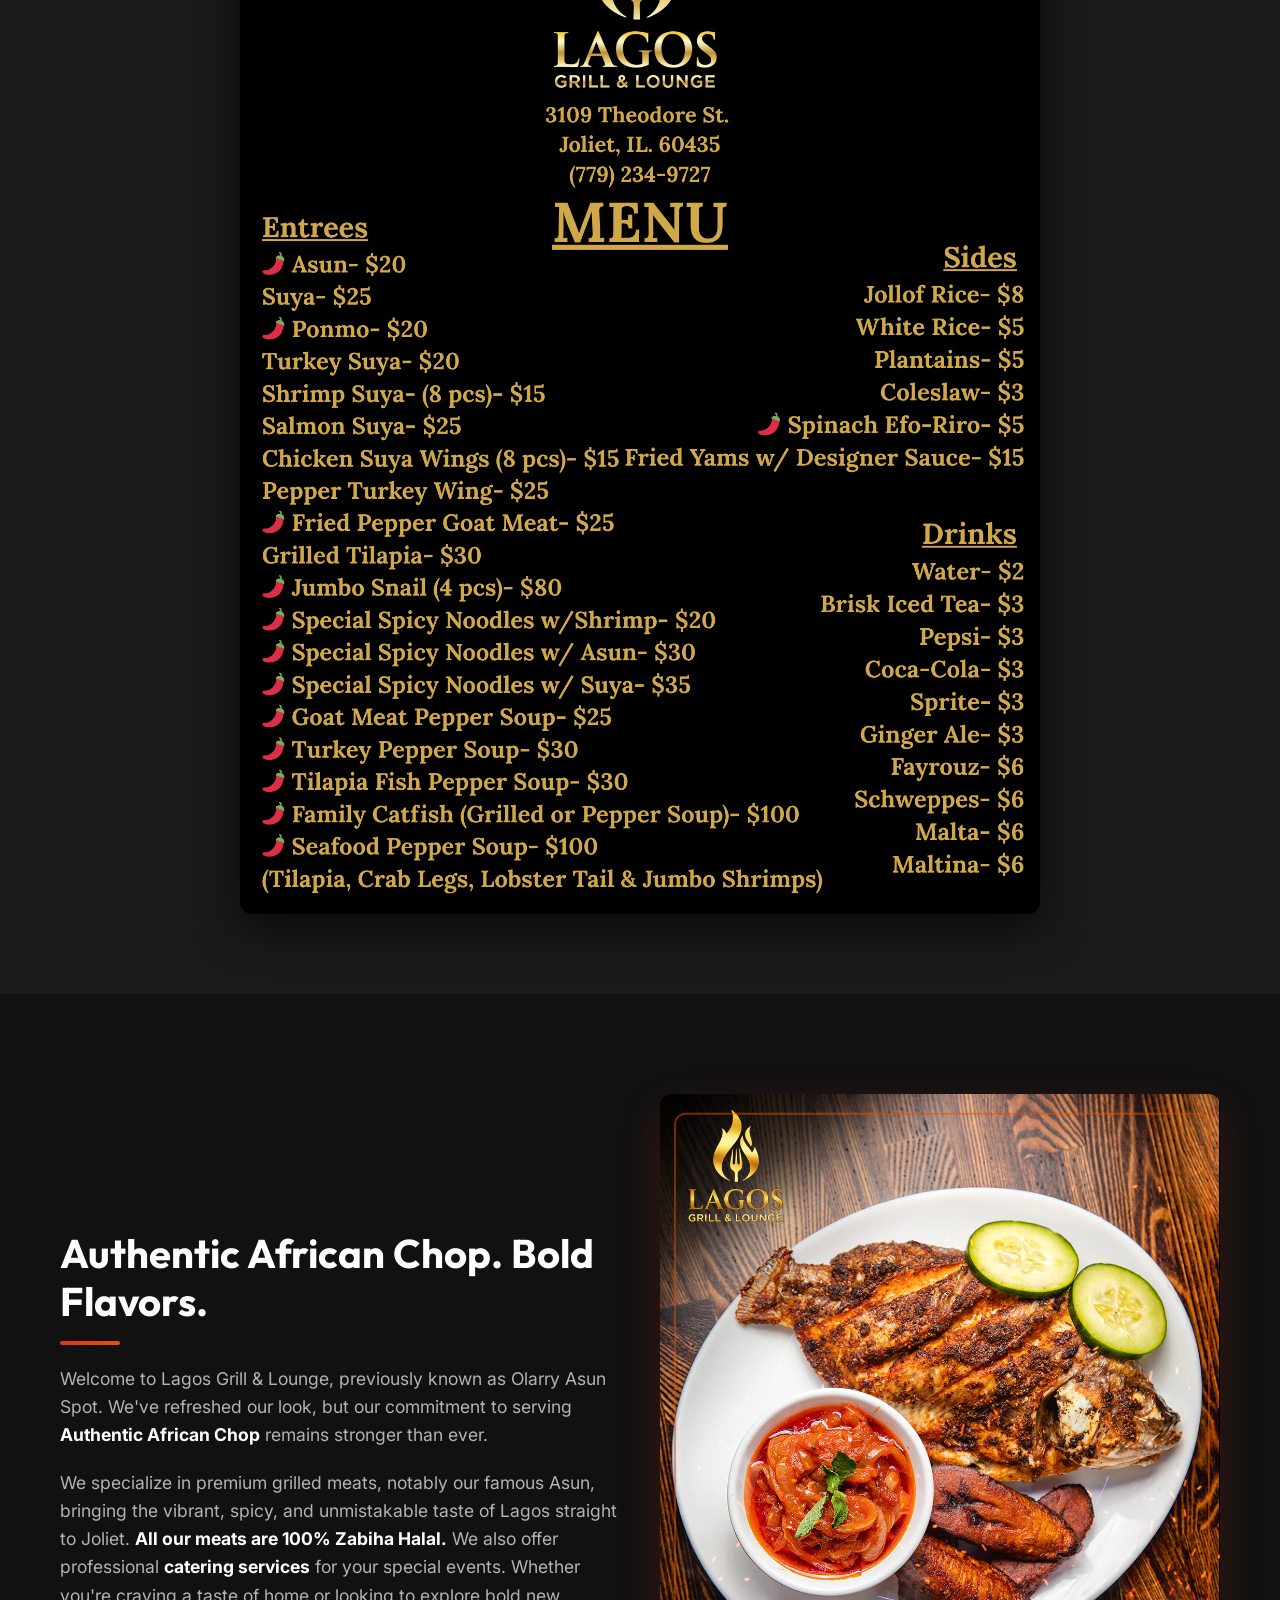
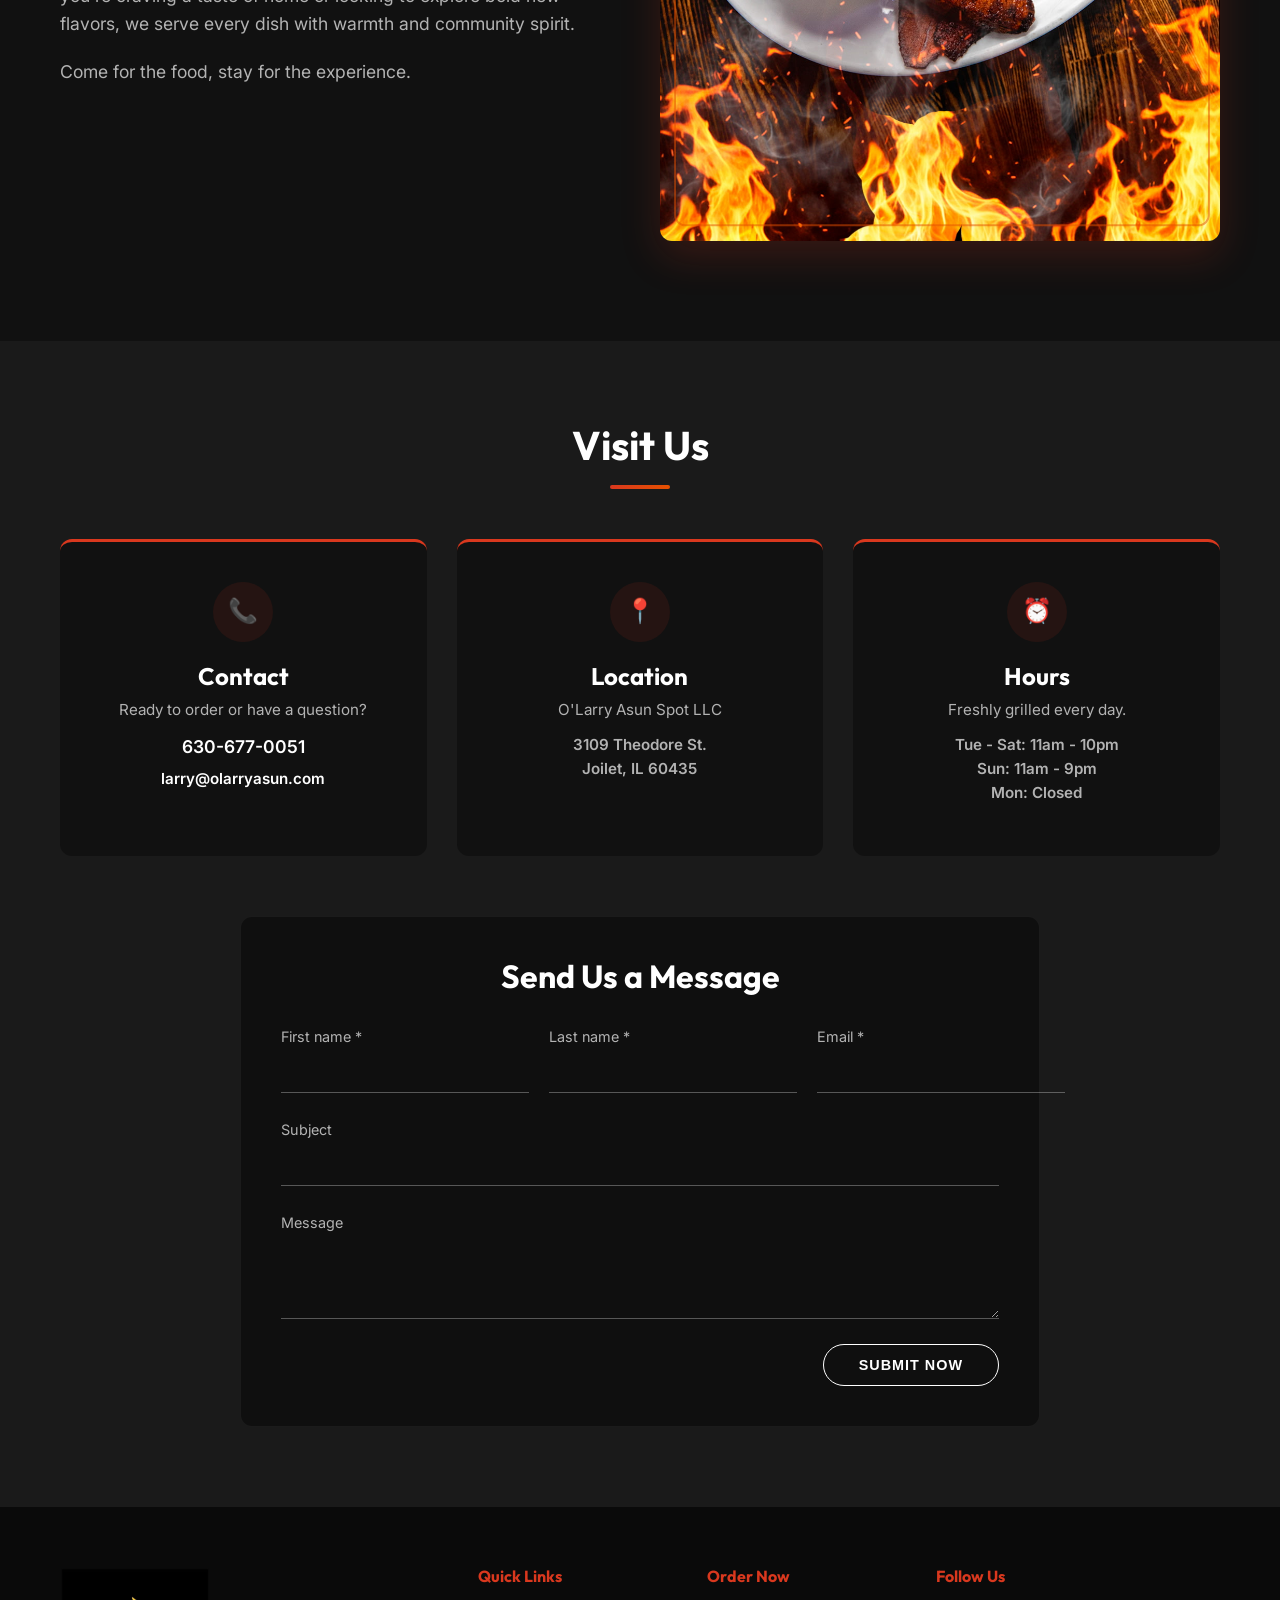
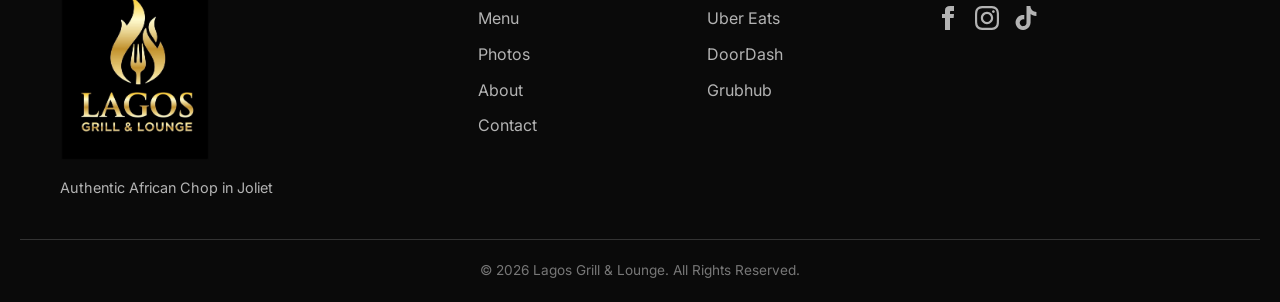
==== commit bd702046: "Add Grubhub links and update hours" ====
--- a/index.html
+++ b/index.html
@@ -28,6 +28,7 @@
             <div class="nav-actions">
                 <a href="https://www.ubereats.com/store/olarry-asun-spot/aKDC5poXXHGEMWkK_634oA" target="_blank" rel="noopener noreferrer" class="btn btn-uber">Uber Eats</a>
                 <a href="https://www.doordash.com/store/lagos-grill-and-lounge-joliet-39114501/91752149/?event_type=autocomplete&pickup=false" target="_blank" rel="noopener noreferrer" class="btn btn-doordash">DoorDash</a>
+                <a href="https://www.grubhub.com/restaurant/lagos-grill-and-lounge-3109-theodore-st-joliet/13820384" target="_blank" rel="noopener noreferrer" class="btn btn-grubhub">Grubhub</a>
             </div>
             <!-- Mobile Menu Toggle -->
             <button class="mobile-menu-btn" id="mobileMenuBtn" aria-label="Toggle Menu">
@@ -45,6 +46,7 @@
             <div class="mobile-actions">
                 <a href="https://www.ubereats.com/store/olarry-asun-spot/aKDC5poXXHGEMWkK_634oA" target="_blank" rel="noopener noreferrer" class="btn btn-uber">Uber Eats</a>
                 <a href="https://www.doordash.com/store/lagos-grill-and-lounge-joliet-39114501/91752149/?event_type=autocomplete&pickup=false" target="_blank" rel="noopener noreferrer" class="btn btn-doordash">DoorDash</a>
+                <a href="https://www.grubhub.com/restaurant/lagos-grill-and-lounge-3109-theodore-st-joliet/13820384" target="_blank" rel="noopener noreferrer" class="btn btn-grubhub">Grubhub</a>
                 <a href="tel:+16306770051" class="btn btn-primary">Call Now</a>
             </div>
         </div>
@@ -58,7 +60,7 @@
             <h1 class="hero-title">Authentic African Chop in Joliet</h1>
             <p class="hero-subtitle">Grilled, spicy, and made fresh daily.</p>
             <div class="hero-hours">
-                <span>⏰ Mon - Sun: 11:00 AM - 10:00 PM</span>
+                <span>⏰ Tue - Sat: 11am - 10pm | Sun: 11am - 9pm</span>
             </div>
             <div class="hero-cta-wrapper">
                 <p class="pickup-text">Available for Pickup & Delivery</p>
@@ -69,6 +71,9 @@
                 <a href="https://www.doordash.com/store/lagos-grill-and-lounge-joliet-39114501/91752149/?event_type=autocomplete&pickup=false" target="_blank" rel="noopener noreferrer" class="btn btn-large btn-doordash">
                     Order on DoorDash
                 </a>
+                <a href="https://www.grubhub.com/restaurant/lagos-grill-and-lounge-3109-theodore-st-joliet/13820384" target="_blank" rel="noopener noreferrer" class="btn btn-large btn-grubhub">
+                    Order on Grubhub
+                </a>
                 <a href="tel:+16306770051" class="btn btn-large btn-primary">
                     Call Now
                 </a>
@@ -85,6 +90,7 @@
             <div class="banner-actions">
                 <a href="https://www.ubereats.com/store/olarry-asun-spot/aKDC5poXXHGEMWkK_634oA" target="_blank" rel="noopener noreferrer" class="btn btn-uber btn-xl">Order on Uber Eats</a>
                 <a href="https://www.doordash.com/store/lagos-grill-and-lounge-joliet-39114501/91752149/?event_type=autocomplete&pickup=false" target="_blank" rel="noopener noreferrer" class="btn btn-doordash btn-xl">Order on DoorDash</a>
+                <a href="https://www.grubhub.com/restaurant/lagos-grill-and-lounge-3109-theodore-st-joliet/13820384" target="_blank" rel="noopener noreferrer" class="btn btn-grubhub btn-xl">Order on Grubhub</a>
             </div>
         </div>
     </section>
@@ -220,7 +226,7 @@
                     <div class="icon-circle">⏰</div>
                     <h3>Hours</h3>
                     <p>Freshly grilled every day.</p>
-                    <p class="contact-text">Mon - Sun: 11:00 AM - 10:00 PM</p>
+                    <p class="contact-text">Tue - Sat: 11am - 10pm<br>Sun: 11am - 9pm<br>Mon: Closed</p>
                 </div>
             </div>
 
@@ -281,6 +287,7 @@
                 <h4>Order Now</h4>
                 <a href="https://www.ubereats.com/store/olarry-asun-spot/aKDC5poXXHGEMWkK_634oA" target="_blank" rel="noopener noreferrer">Uber Eats</a>
                 <a href="https://www.doordash.com/store/lagos-grill-and-lounge-joliet-39114501/91752149/?event_type=autocomplete&pickup=false" target="_blank" rel="noopener noreferrer">DoorDash</a>
+                <a href="https://www.grubhub.com/restaurant/lagos-grill-and-lounge-3109-theodore-st-joliet/13820384" target="_blank" rel="noopener noreferrer">Grubhub</a>
             </div>
             <div class="footer-social">
                 <h4>Follow Us</h4>
--- a/style.css
+++ b/style.css
@@ -123,6 +123,16 @@
     transform: translateY(-2px);
 }
 
+.btn-grubhub {
+    background-color: #FF8000;
+    color: white;
+}
+
+.btn-grubhub:hover {
+    background-color: #E67300;
+    transform: translateY(-2px);
+}
+
 .btn-large {
     padding: 14px 32px;
     font-size: 1.1rem;
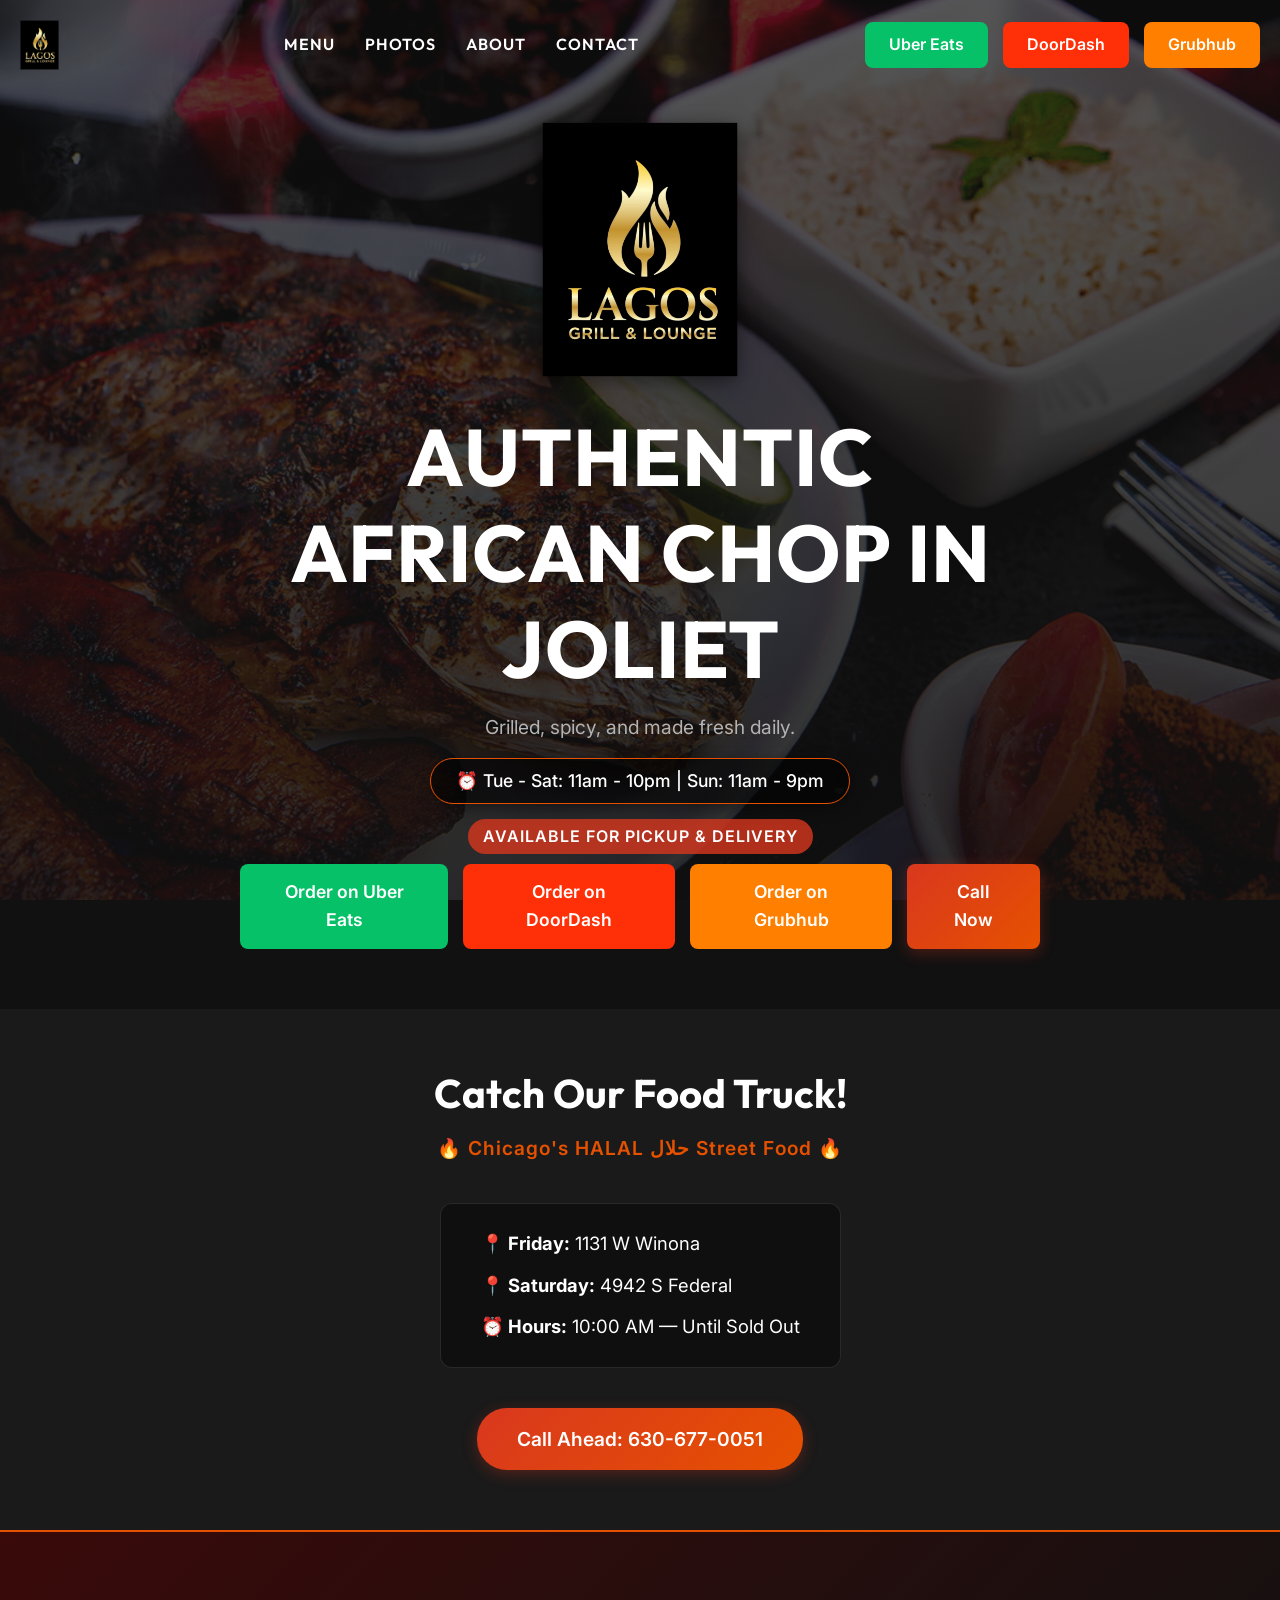
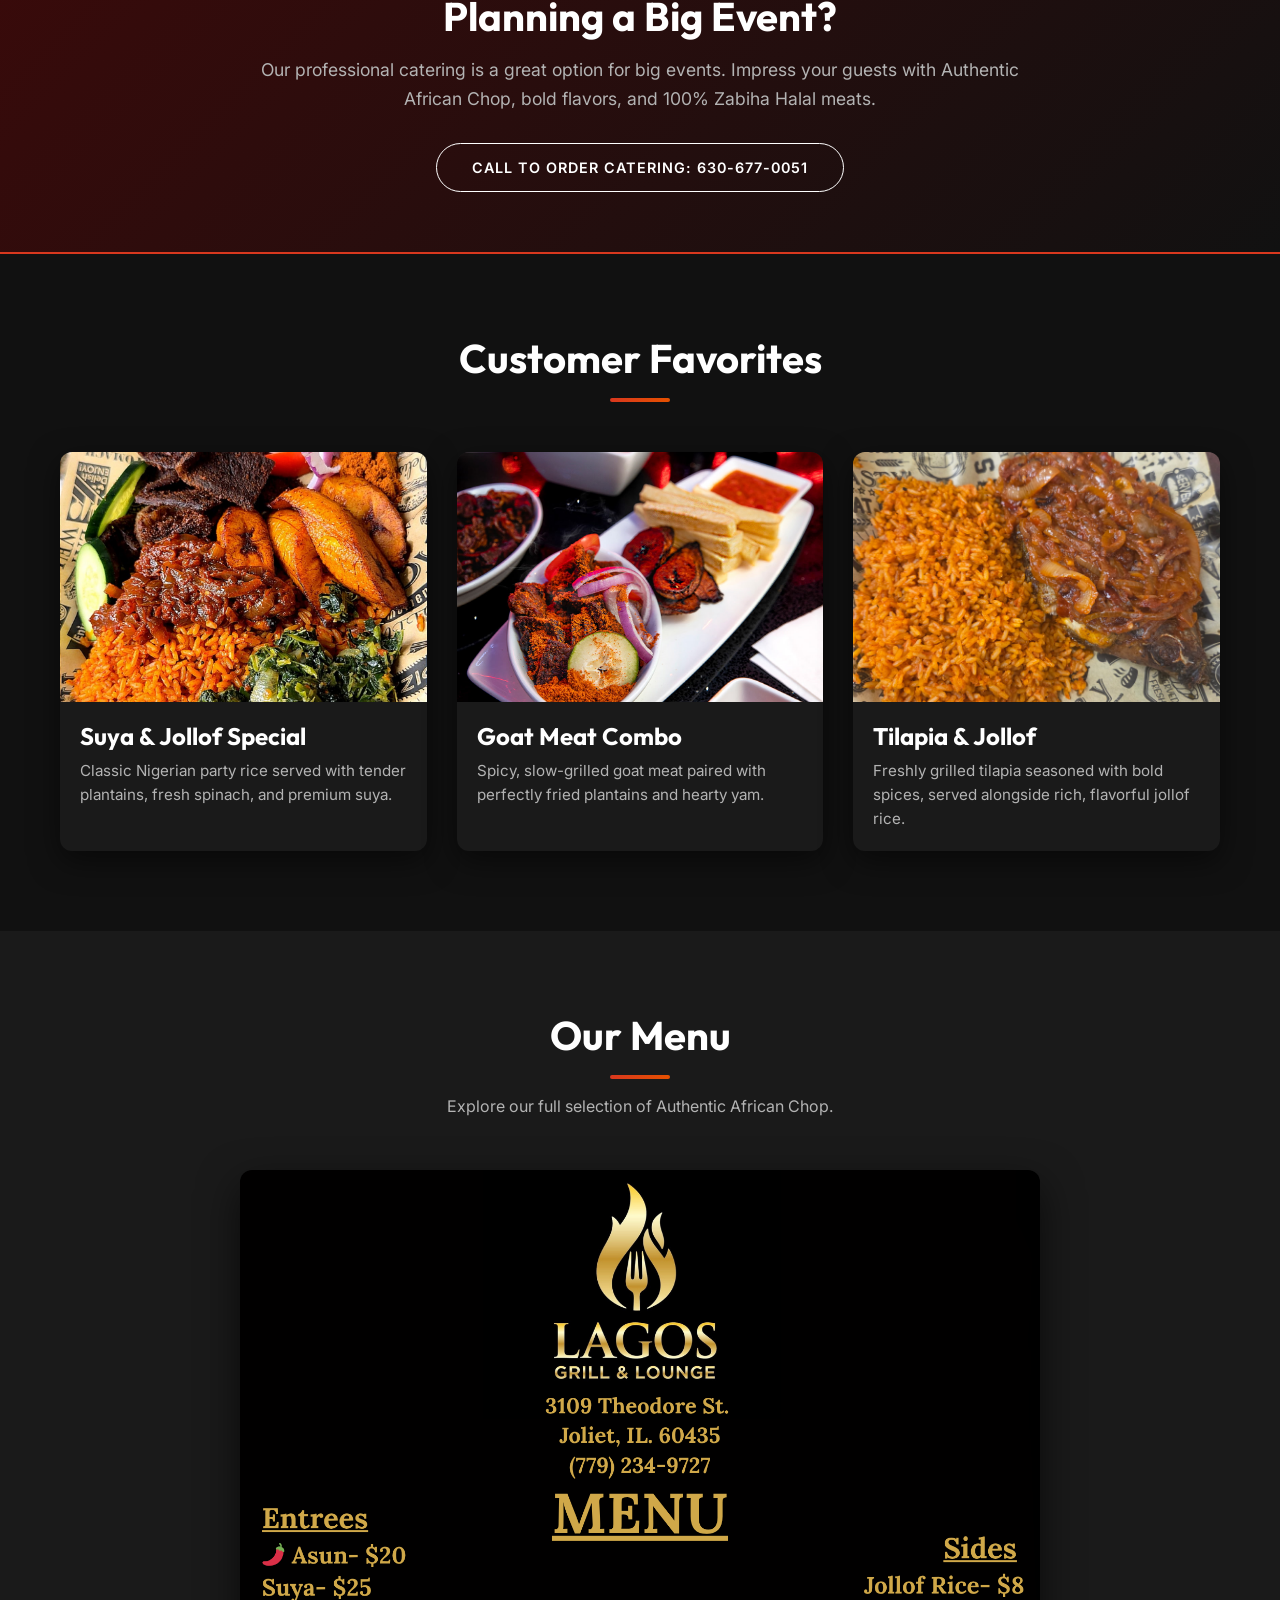
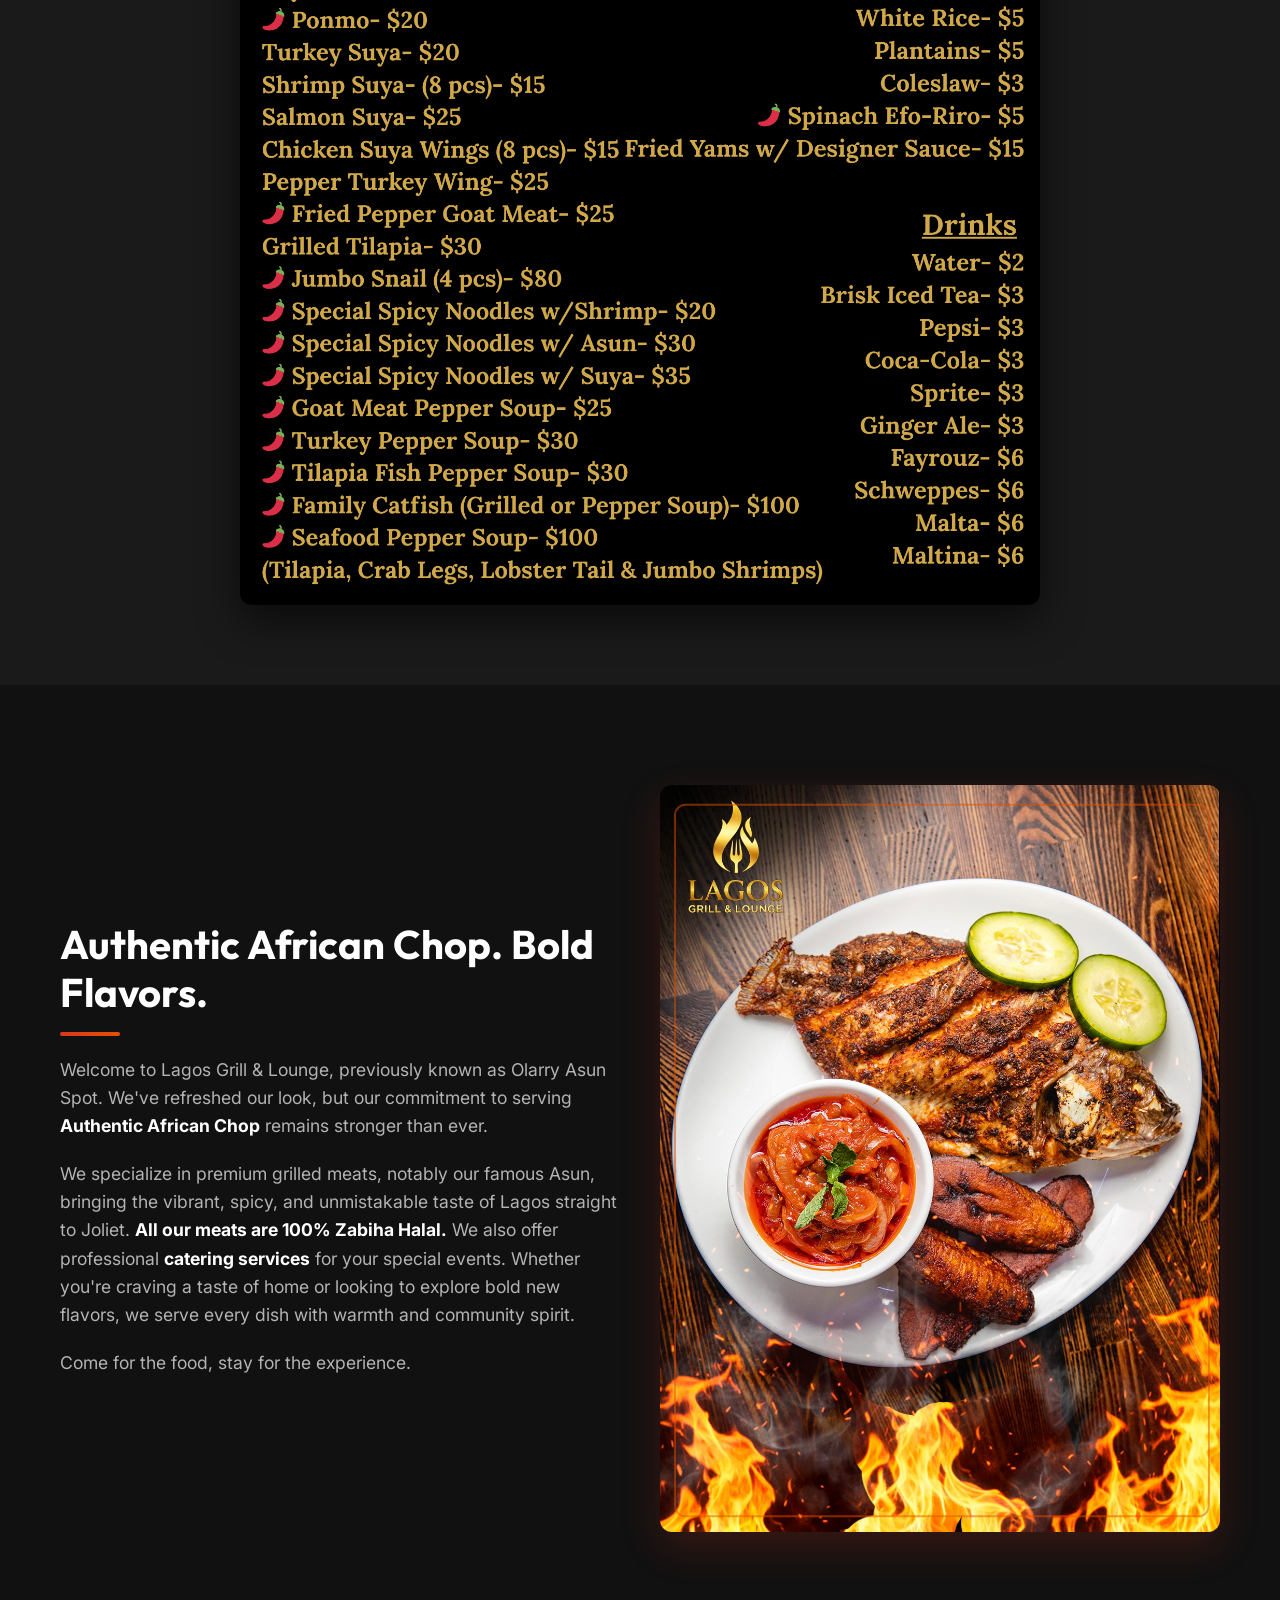
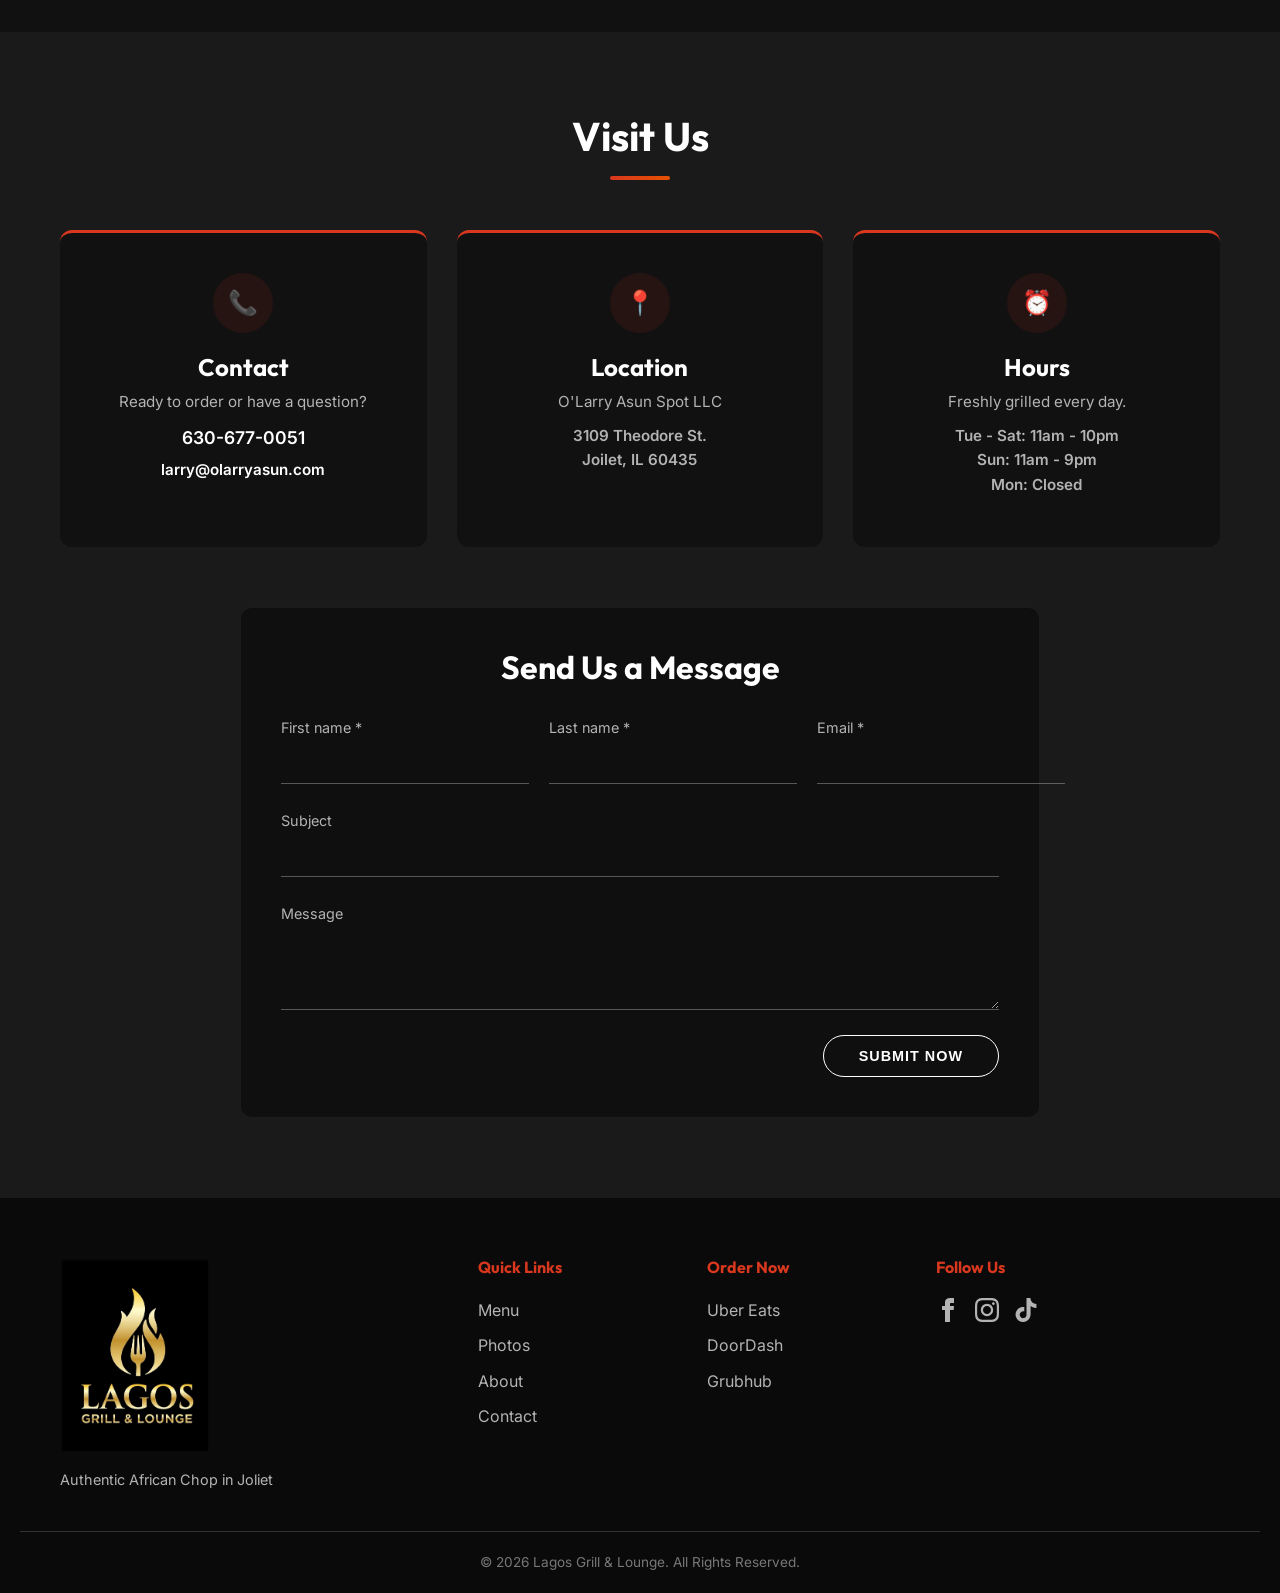
==== commit 084c8951: "Remove redundant Craving Bold Flavors section" ====
--- a/index.html
+++ b/index.html
@@ -82,18 +82,6 @@
         </div>
     </section>
 
-    <!-- Prominent Order Section -->
-    <section class="order-banner slide-up">
-        <div class="container">
-            <h2>Craving Bold Flavors?</h2>
-            <p>Get our Authentic African Chop available for both <strong>pickup</strong> and <strong>delivery</strong>.</p>
-            <div class="banner-actions">
-                <a href="https://www.ubereats.com/store/olarry-asun-spot/aKDC5poXXHGEMWkK_634oA" target="_blank" rel="noopener noreferrer" class="btn btn-uber btn-xl">Order on Uber Eats</a>
-                <a href="https://www.doordash.com/store/lagos-grill-and-lounge-joliet-39114501/91752149/?event_type=autocomplete&pickup=false" target="_blank" rel="noopener noreferrer" class="btn btn-doordash btn-xl">Order on DoorDash</a>
-                <a href="https://www.grubhub.com/restaurant/lagos-grill-and-lounge-3109-theodore-st-joliet/13820384" target="_blank" rel="noopener noreferrer" class="btn btn-grubhub btn-xl">Order on Grubhub</a>
-            </div>
-        </div>
-    </section>
 
     <!-- Food Truck Banner -->
     <section class="food-truck-banner slide-up">
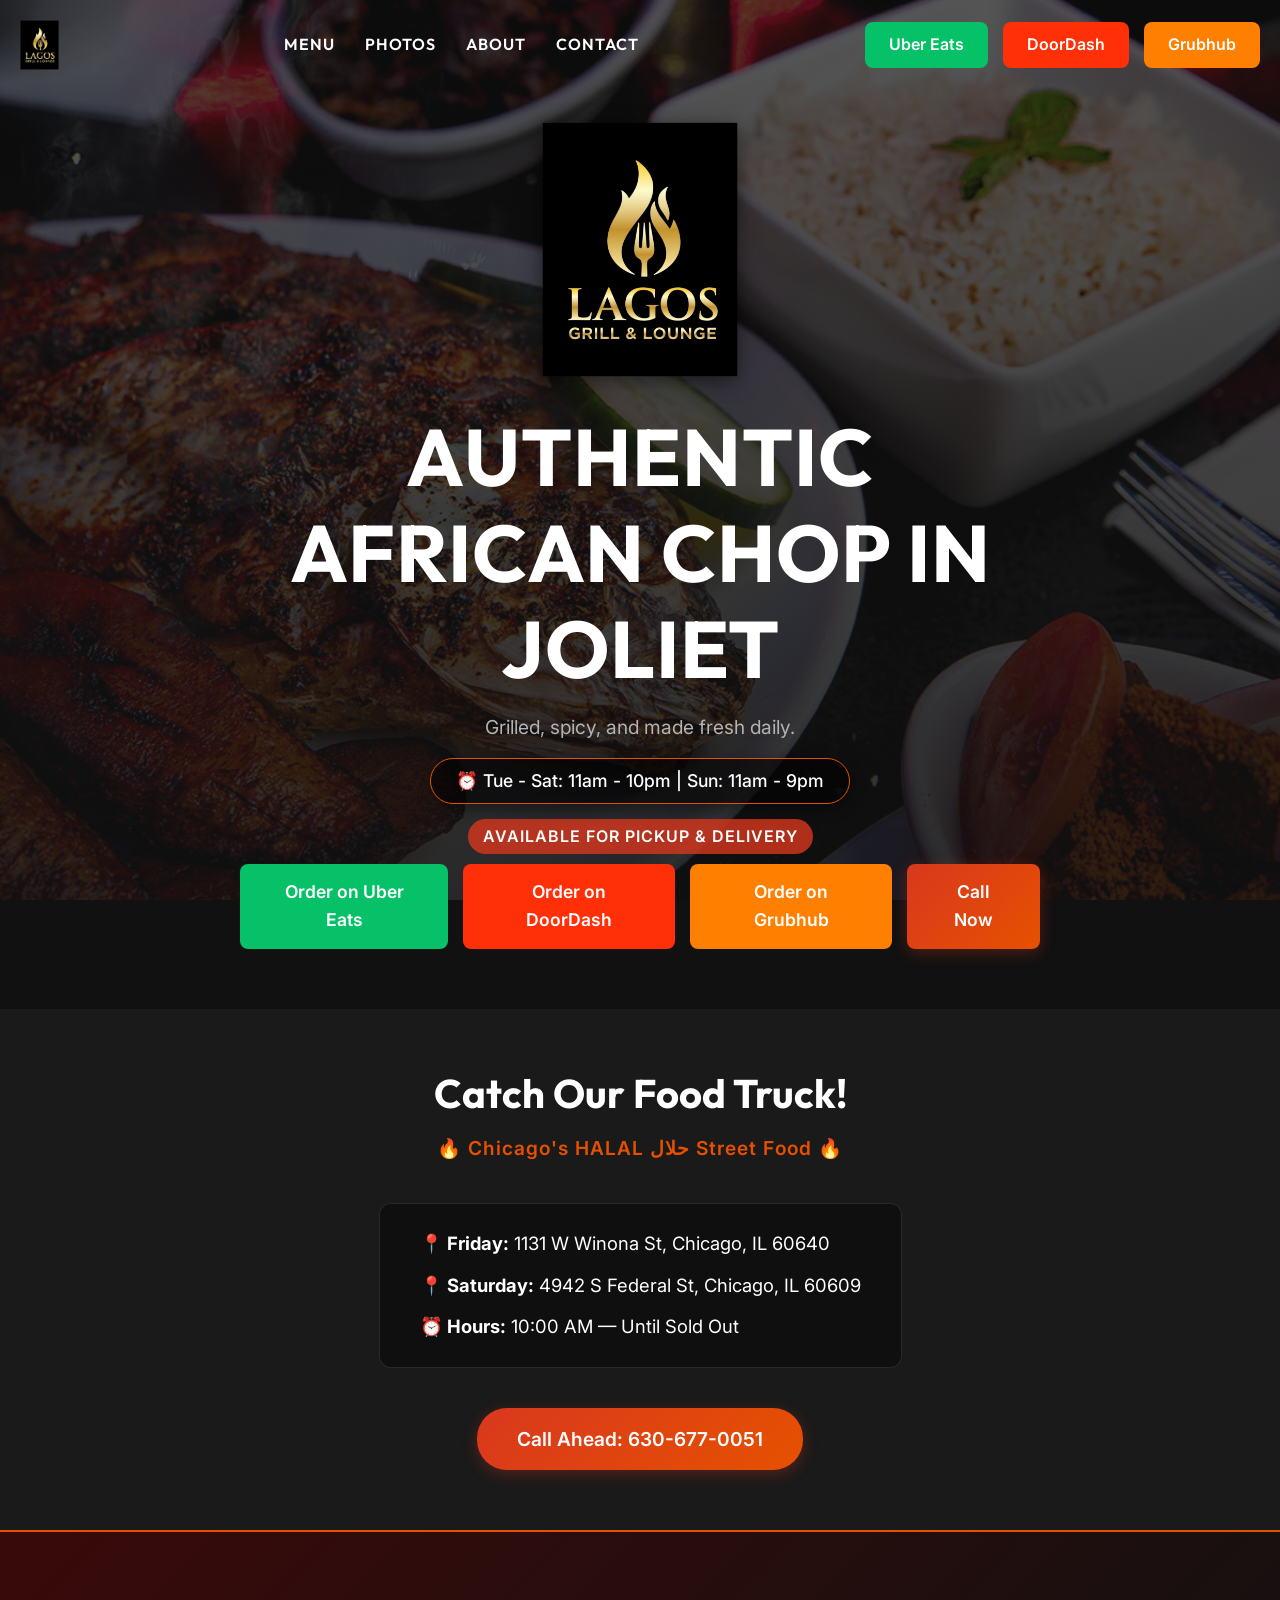
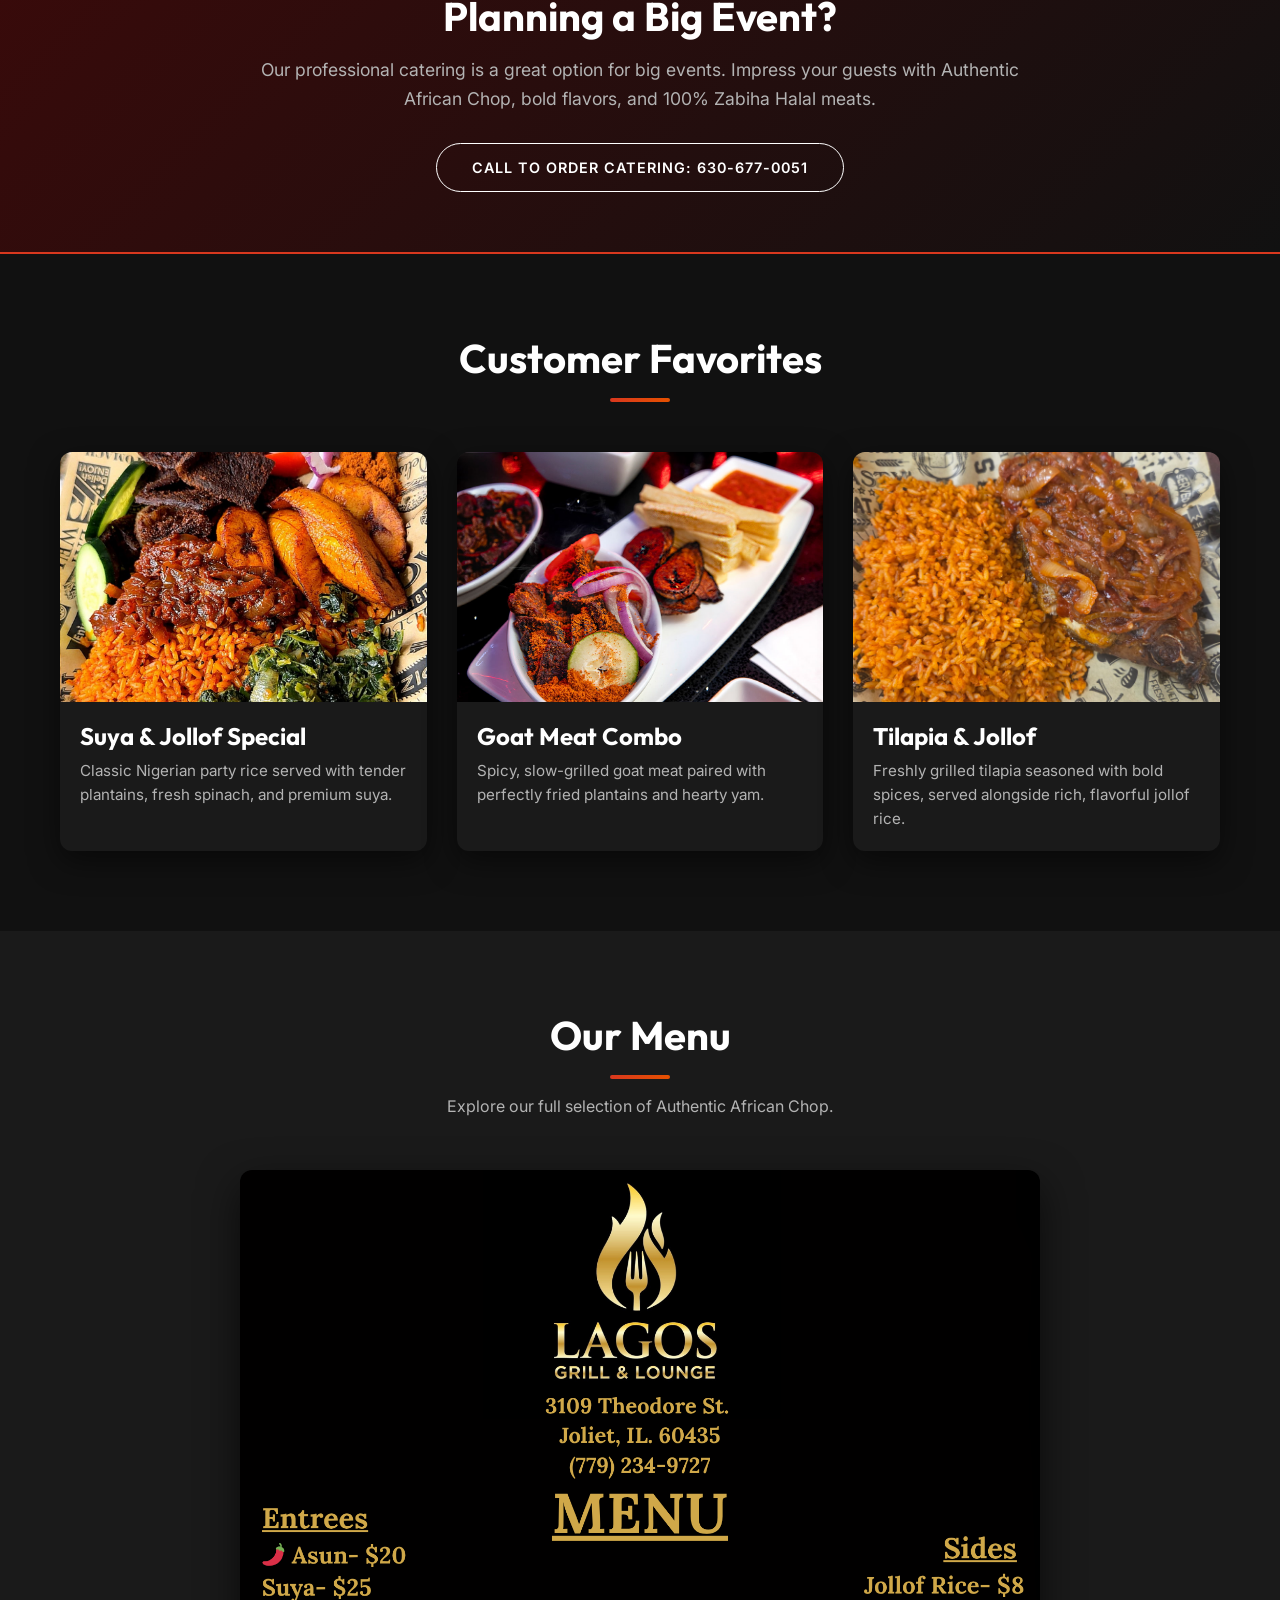
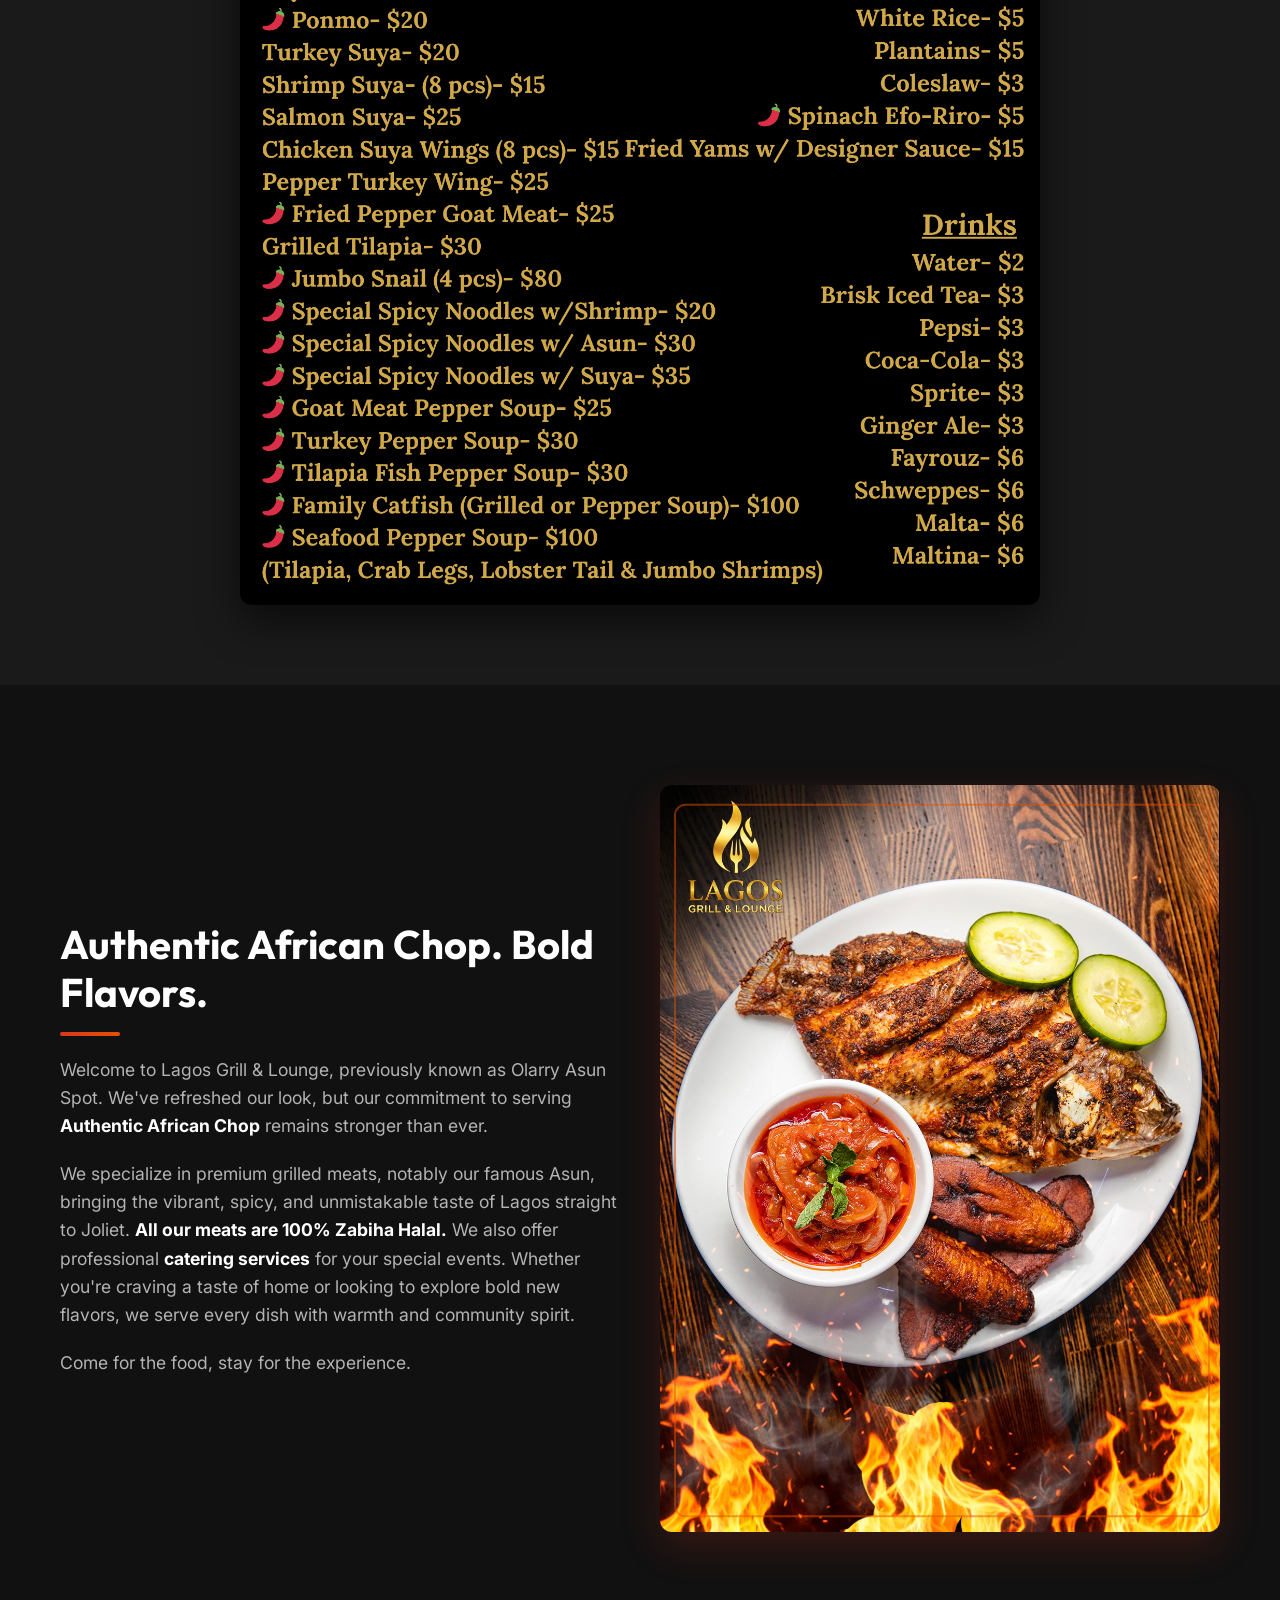
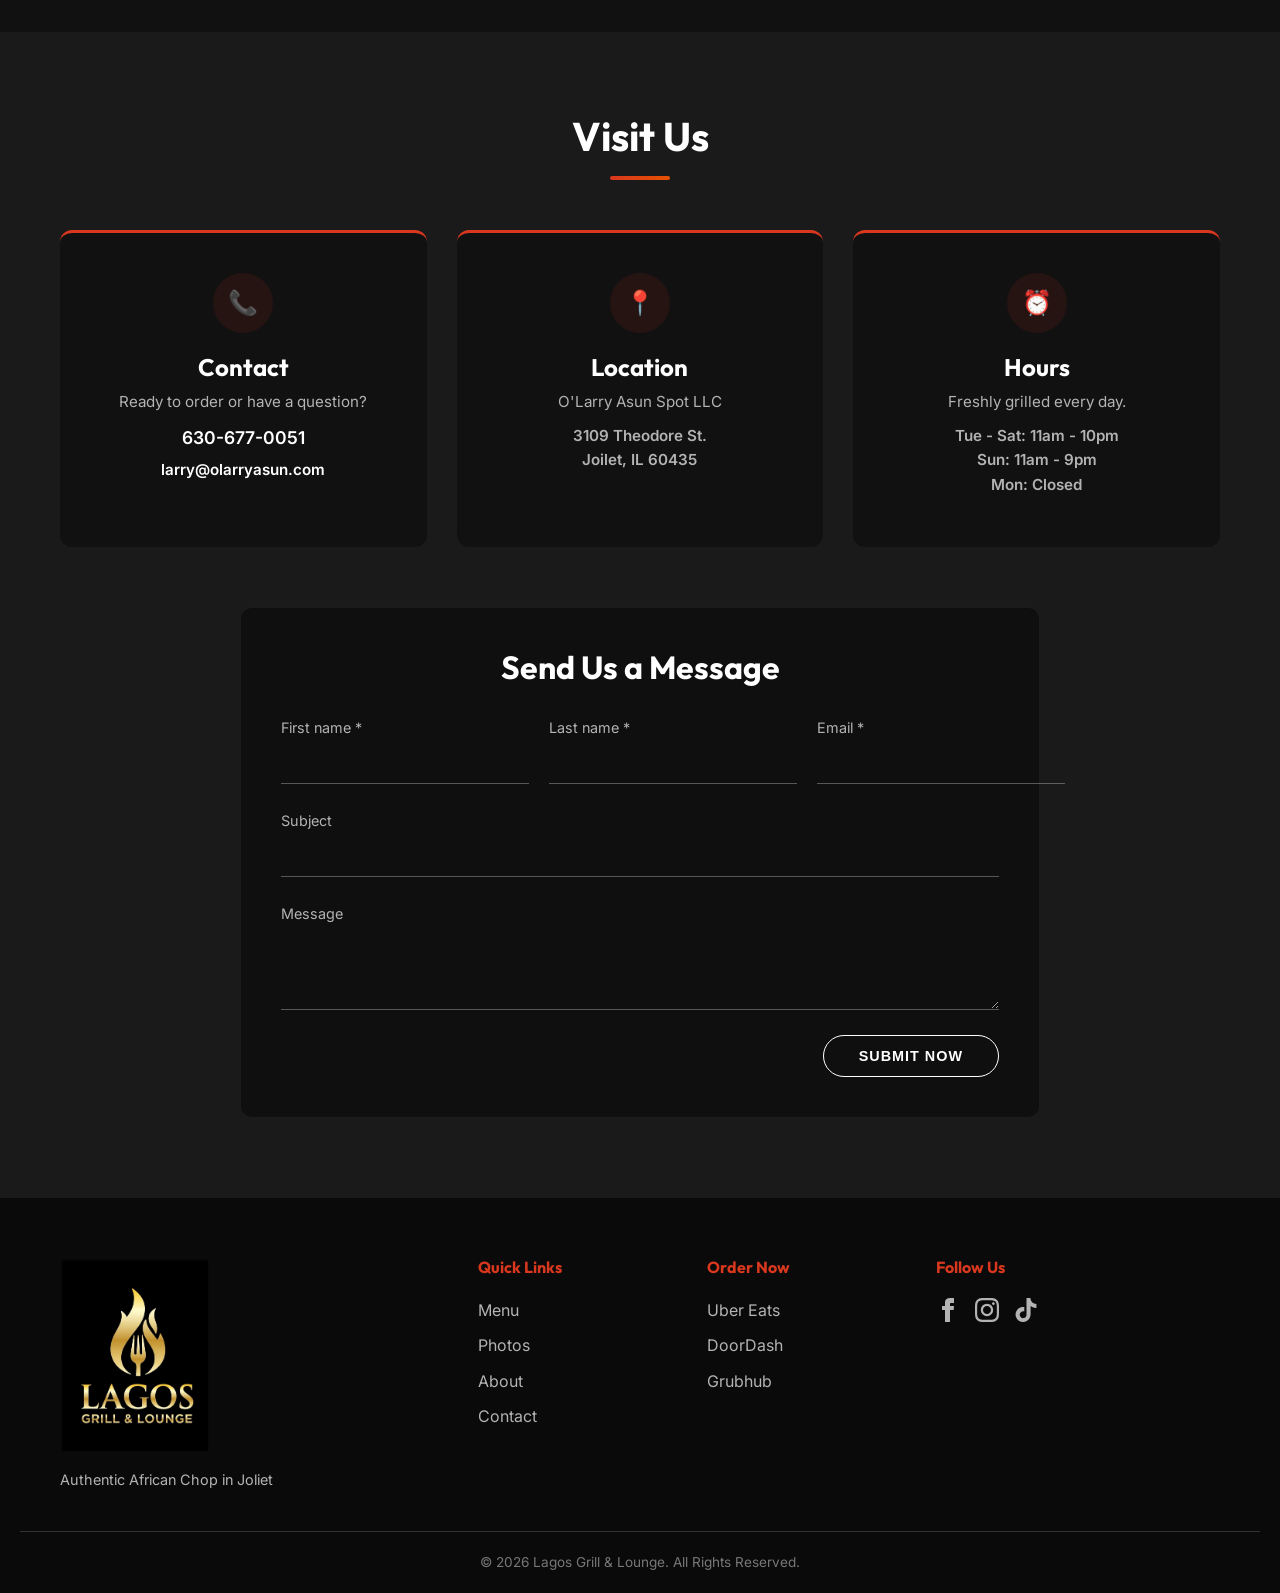
==== commit d5fc674c: "Update food truck addresses" ====
--- a/index.html
+++ b/index.html
@@ -91,8 +91,8 @@
                 <p class="truck-subtitle">🔥 Chicago's HALAL حلال Street Food 🔥</p>
                 <div class="truck-details">
                     <div class="truck-schedule">
-                        <p><strong>📍 Friday:</strong> 1131 W Winona</p>
-                        <p><strong>📍 Saturday:</strong> 4942 S Federal</p>
+                        <p><strong>📍 Friday:</strong> 1131 W Winona St, Chicago, IL 60640</p>
+                        <p><strong>📍 Saturday:</strong> 4942 S Federal St, Chicago, IL 60609</p>
                         <p><strong>⏰ Hours:</strong> 10:00 AM — Until Sold Out</p>
                     </div>
                 </div>
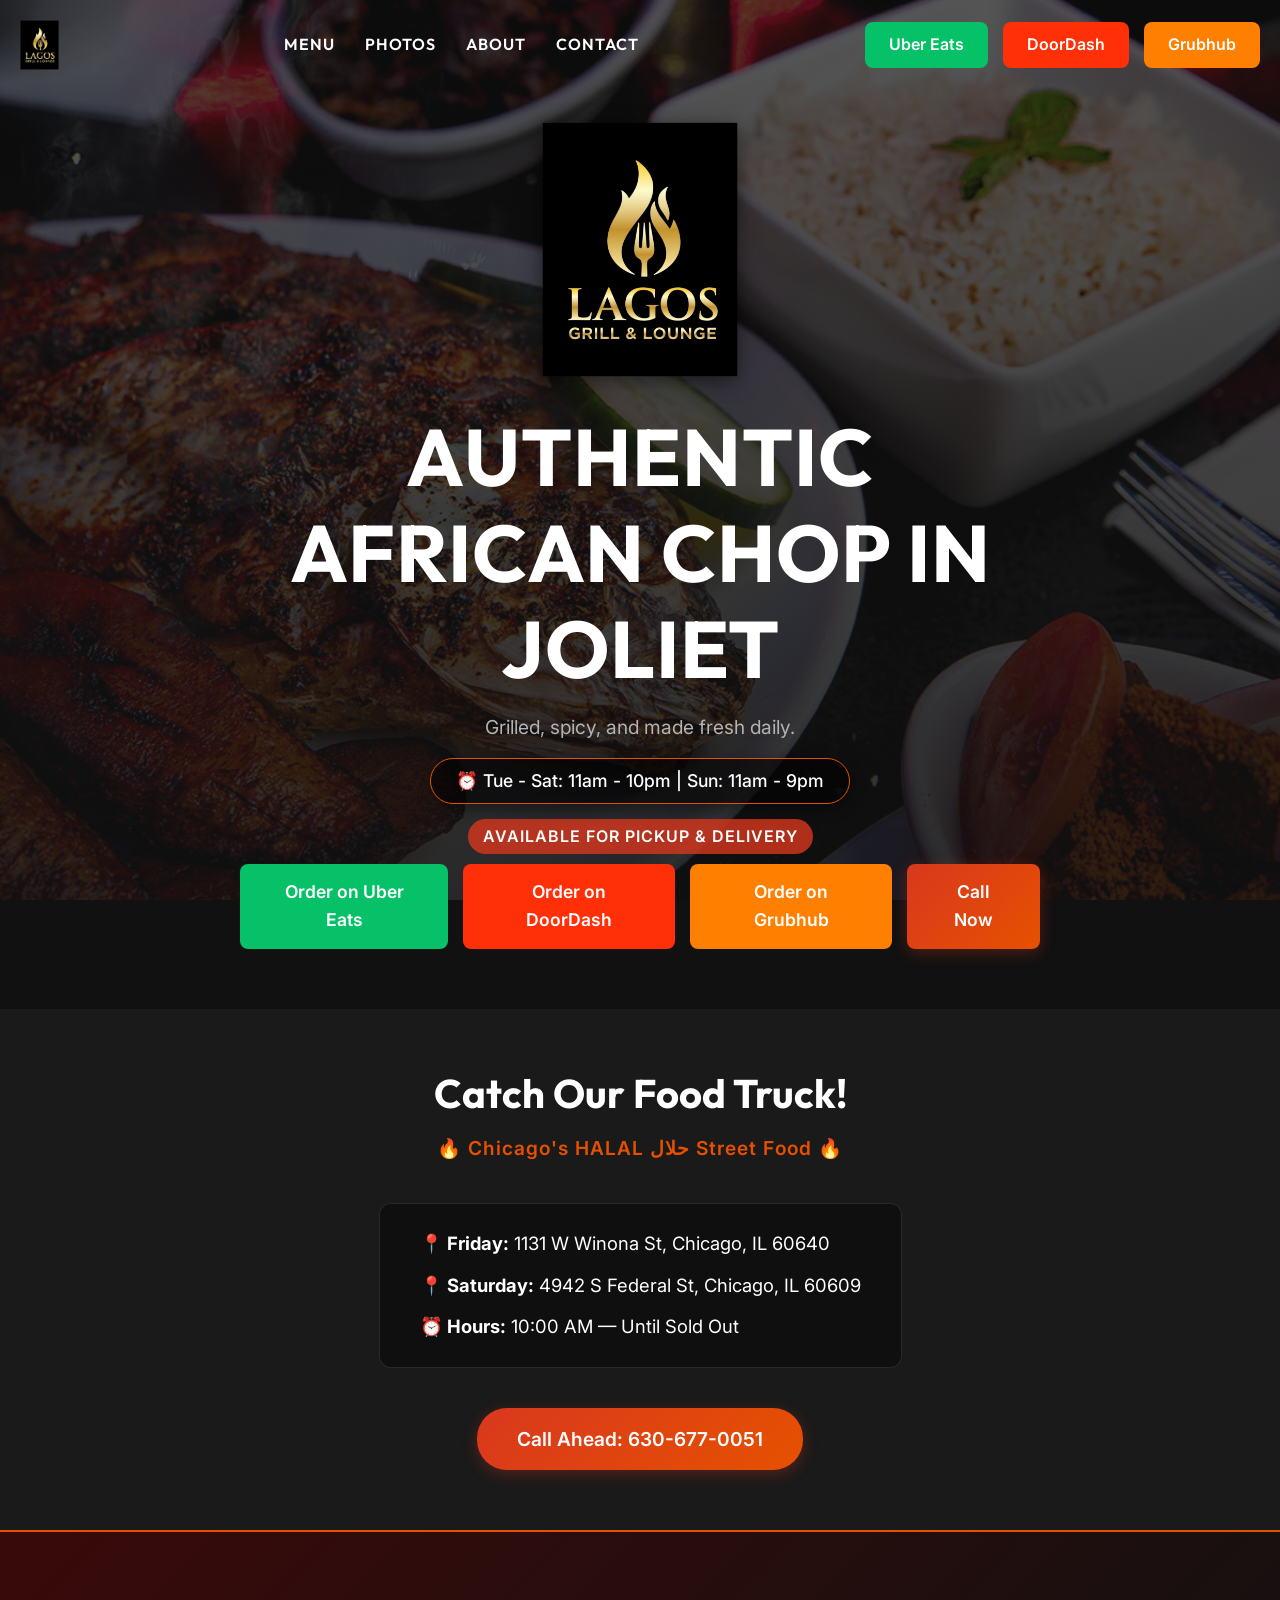
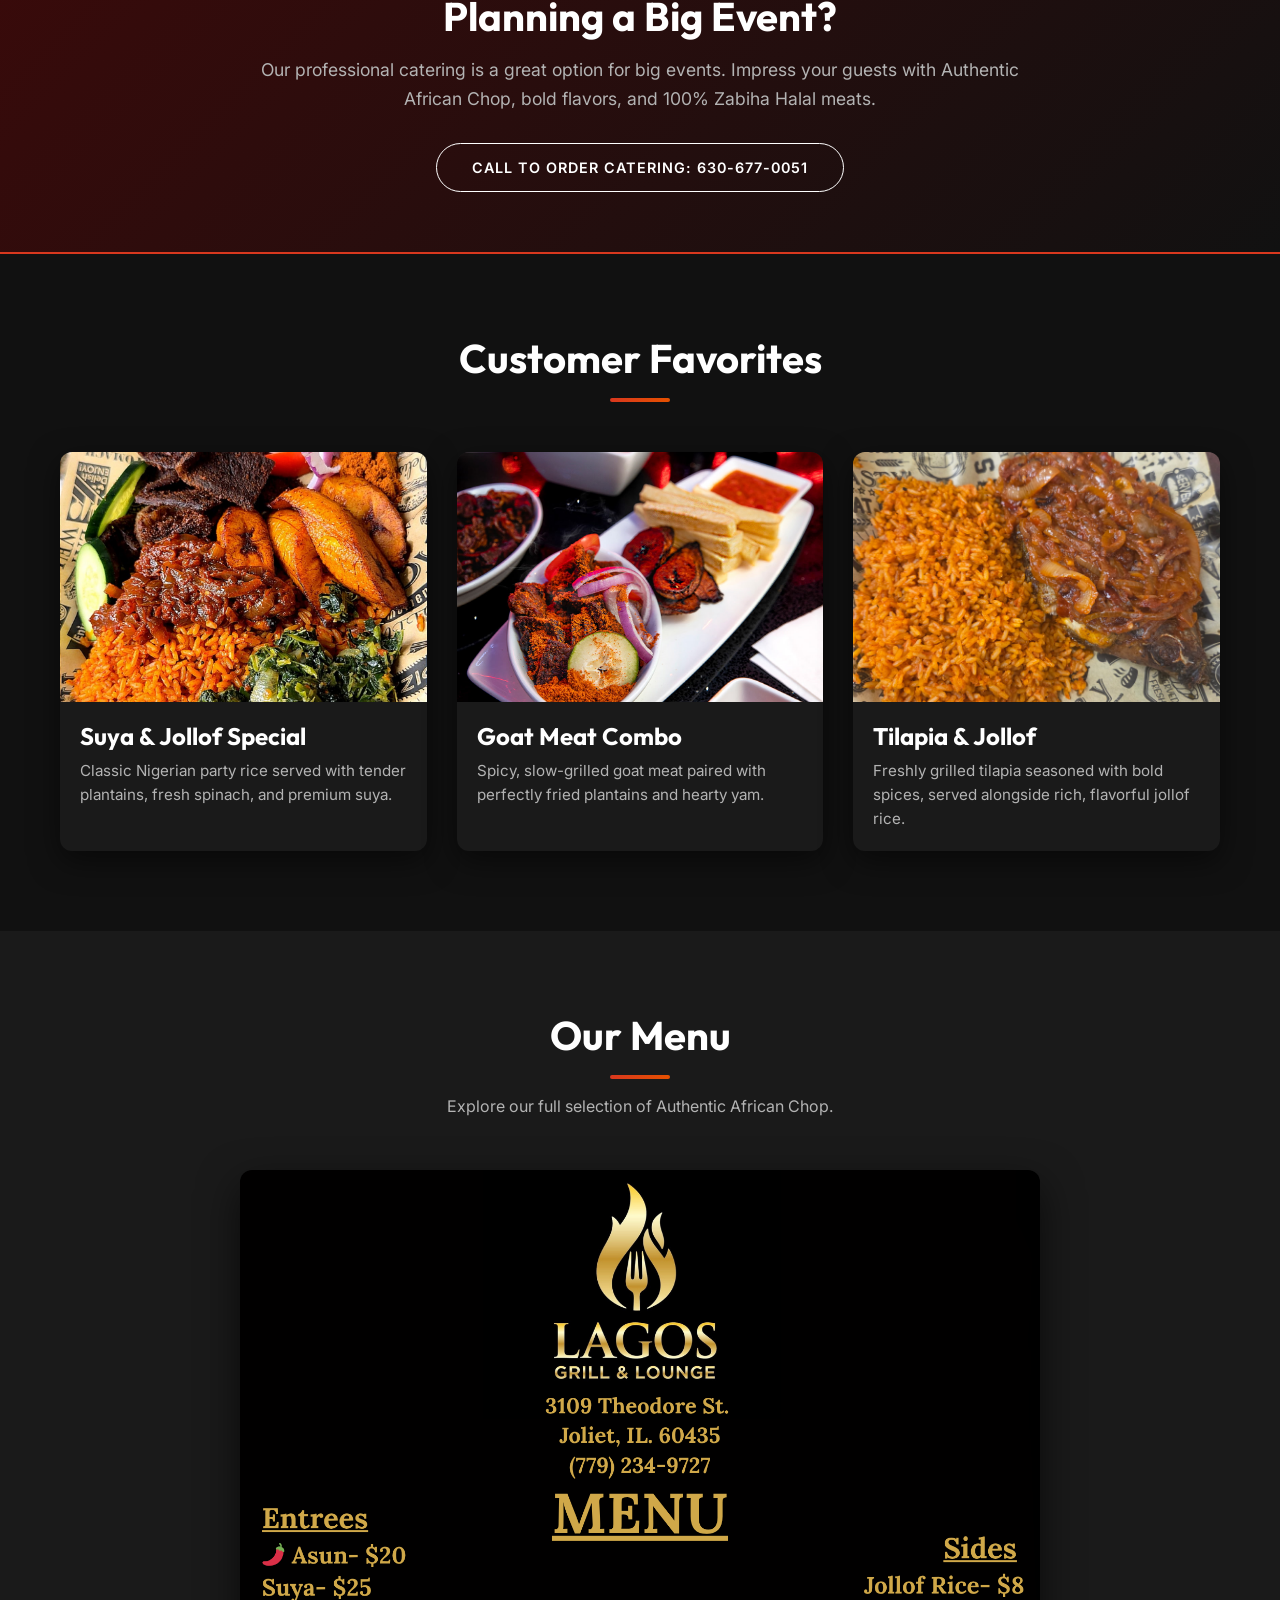
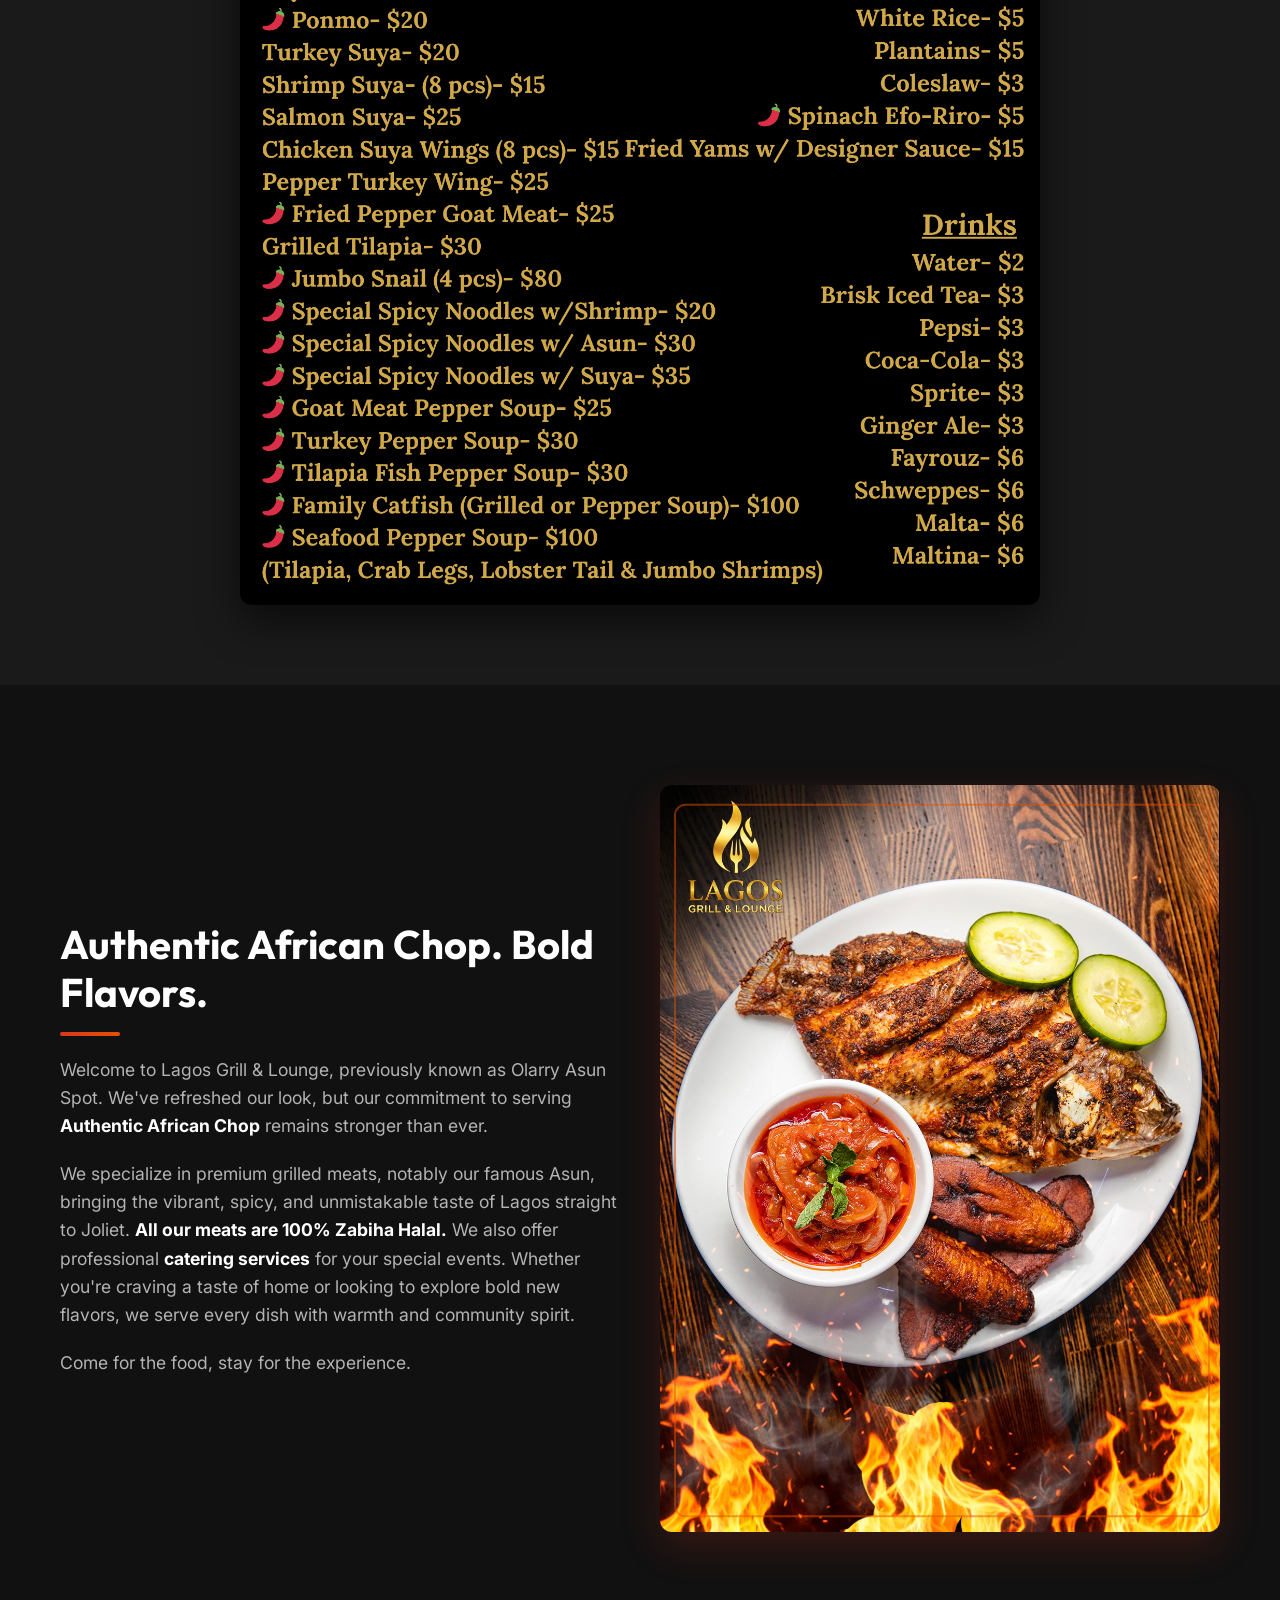
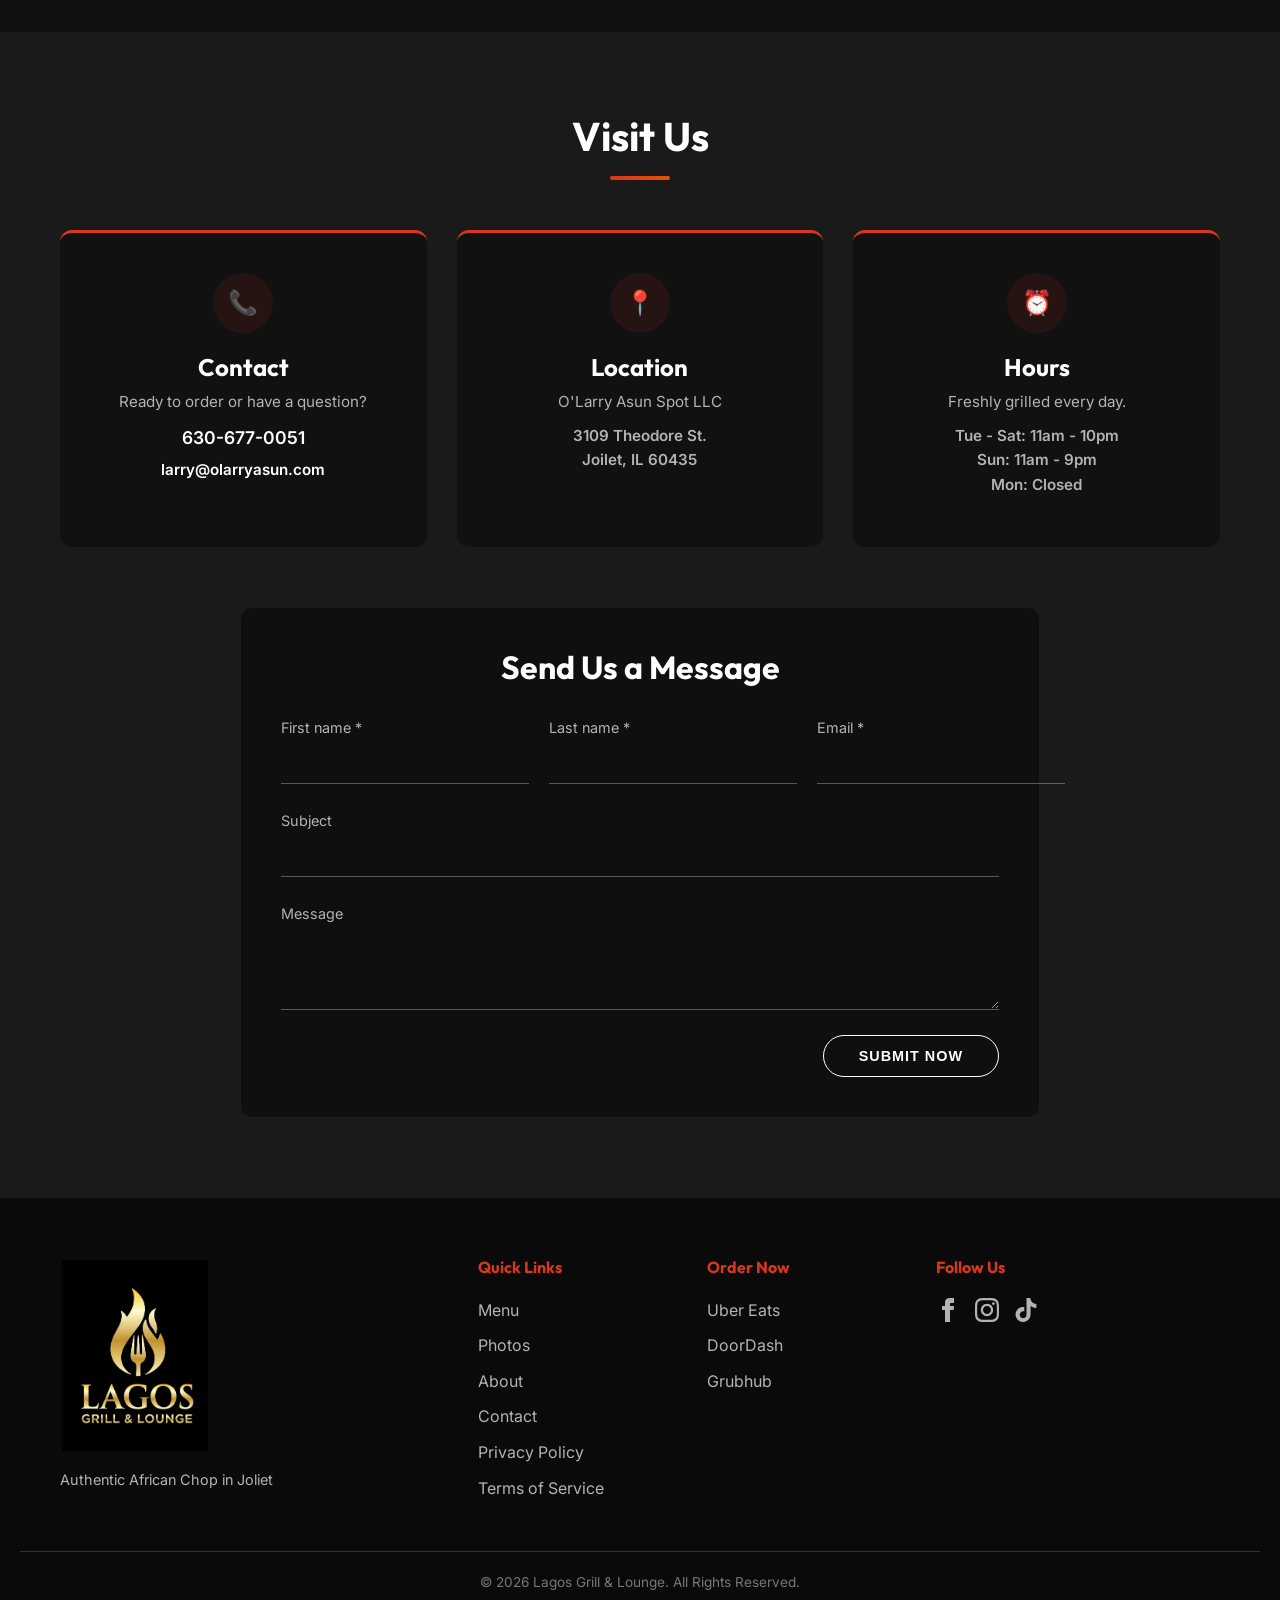
==== commit 38f2dc1f: "Add Privacy Policy and Terms of Service pages" ====
--- a/index.html
+++ b/index.html
@@ -270,6 +270,8 @@
                 <a href="photos.html">Photos</a>
                 <a href="#about">About</a>
                 <a href="#contact">Contact</a>
+                <a href="privacy.html">Privacy Policy</a>
+                <a href="terms.html">Terms of Service</a>
             </div>
             <div class="footer-order">
                 <h4>Order Now</h4>
--- a/style.css
+++ b/style.css
@@ -586,6 +586,51 @@
     color: var(--text-main);
 }
 
+/* =========================================
+   LEGAL PAGES
+   ========================================= */
+.legal-section {
+    padding: 150px 20px 80px;
+    max-width: 900px;
+    margin: 0 auto;
+}
+
+.legal-section h1 {
+    font-size: 2.5rem;
+    margin-bottom: 10px;
+    color: var(--text-main);
+    text-align: center;
+}
+
+.legal-section .last-updated {
+    text-align: center;
+    color: var(--text-muted);
+    margin-bottom: 40px;
+    font-size: 0.9rem;
+}
+
+.legal-section h2 {
+    margin-top: 40px;
+    margin-bottom: 15px;
+    color: var(--accent-orange);
+    font-size: 1.5rem;
+}
+
+.legal-section p, .legal-section ul {
+    margin-bottom: 20px;
+    color: var(--text-muted);
+    font-size: 1.1rem;
+    line-height: 1.6;
+}
+
+.legal-section ul {
+    padding-left: 25px;
+}
+
+.legal-section li {
+    margin-bottom: 8px;
+}
+
 .about-image-wrapper {
     border-radius: var(--card-radius);
     overflow: hidden;
